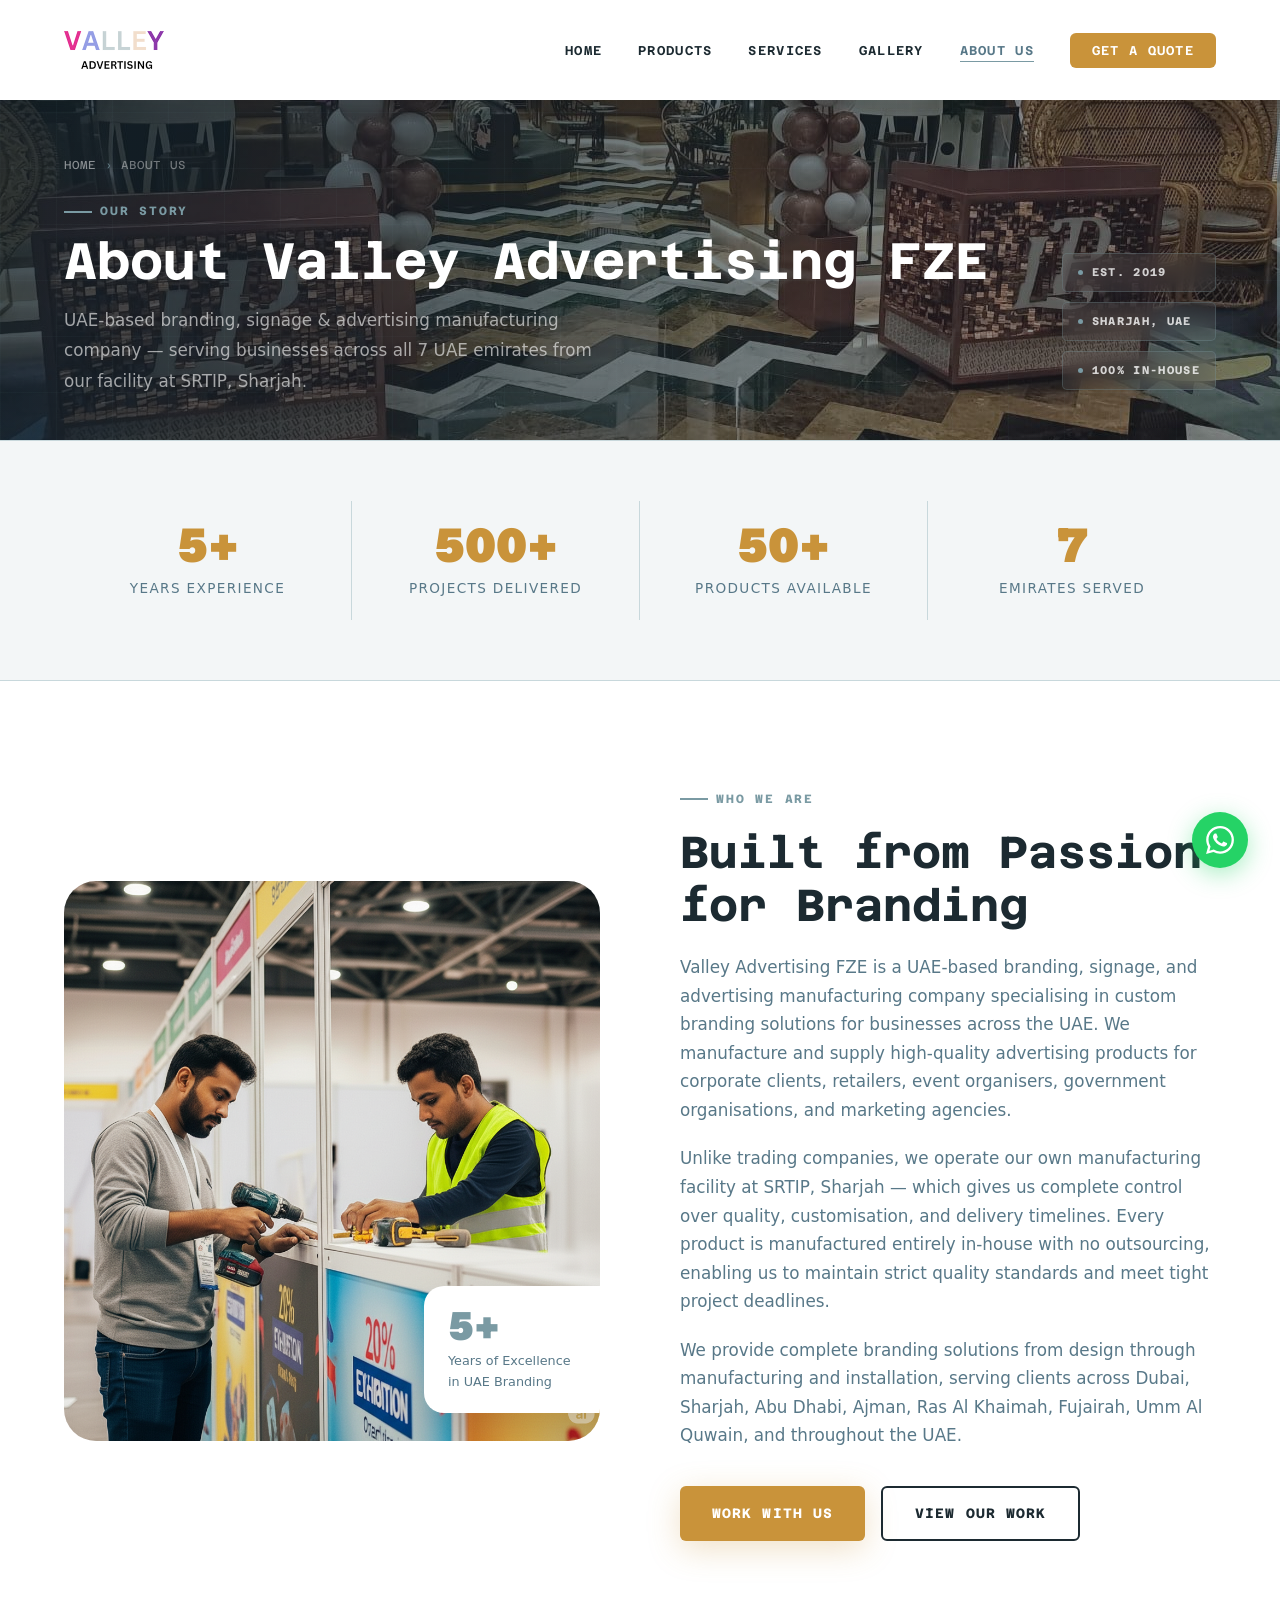
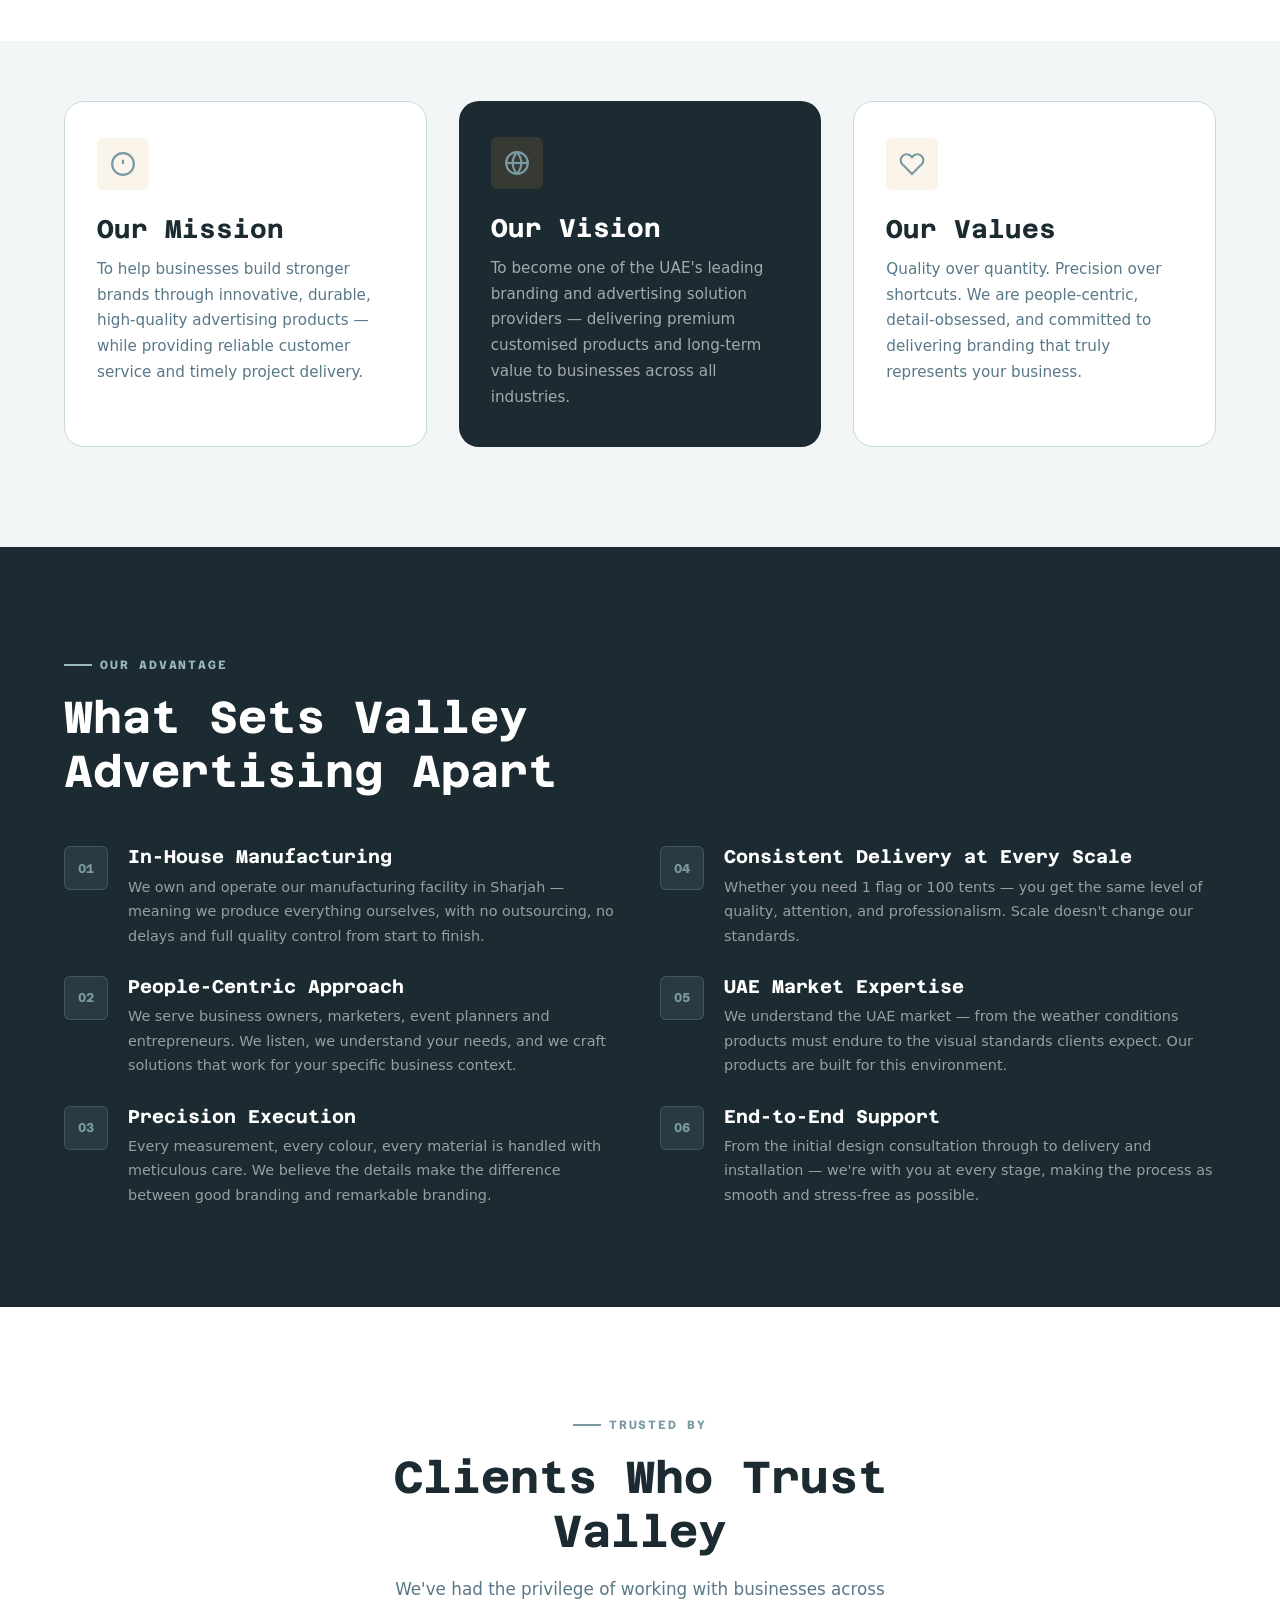
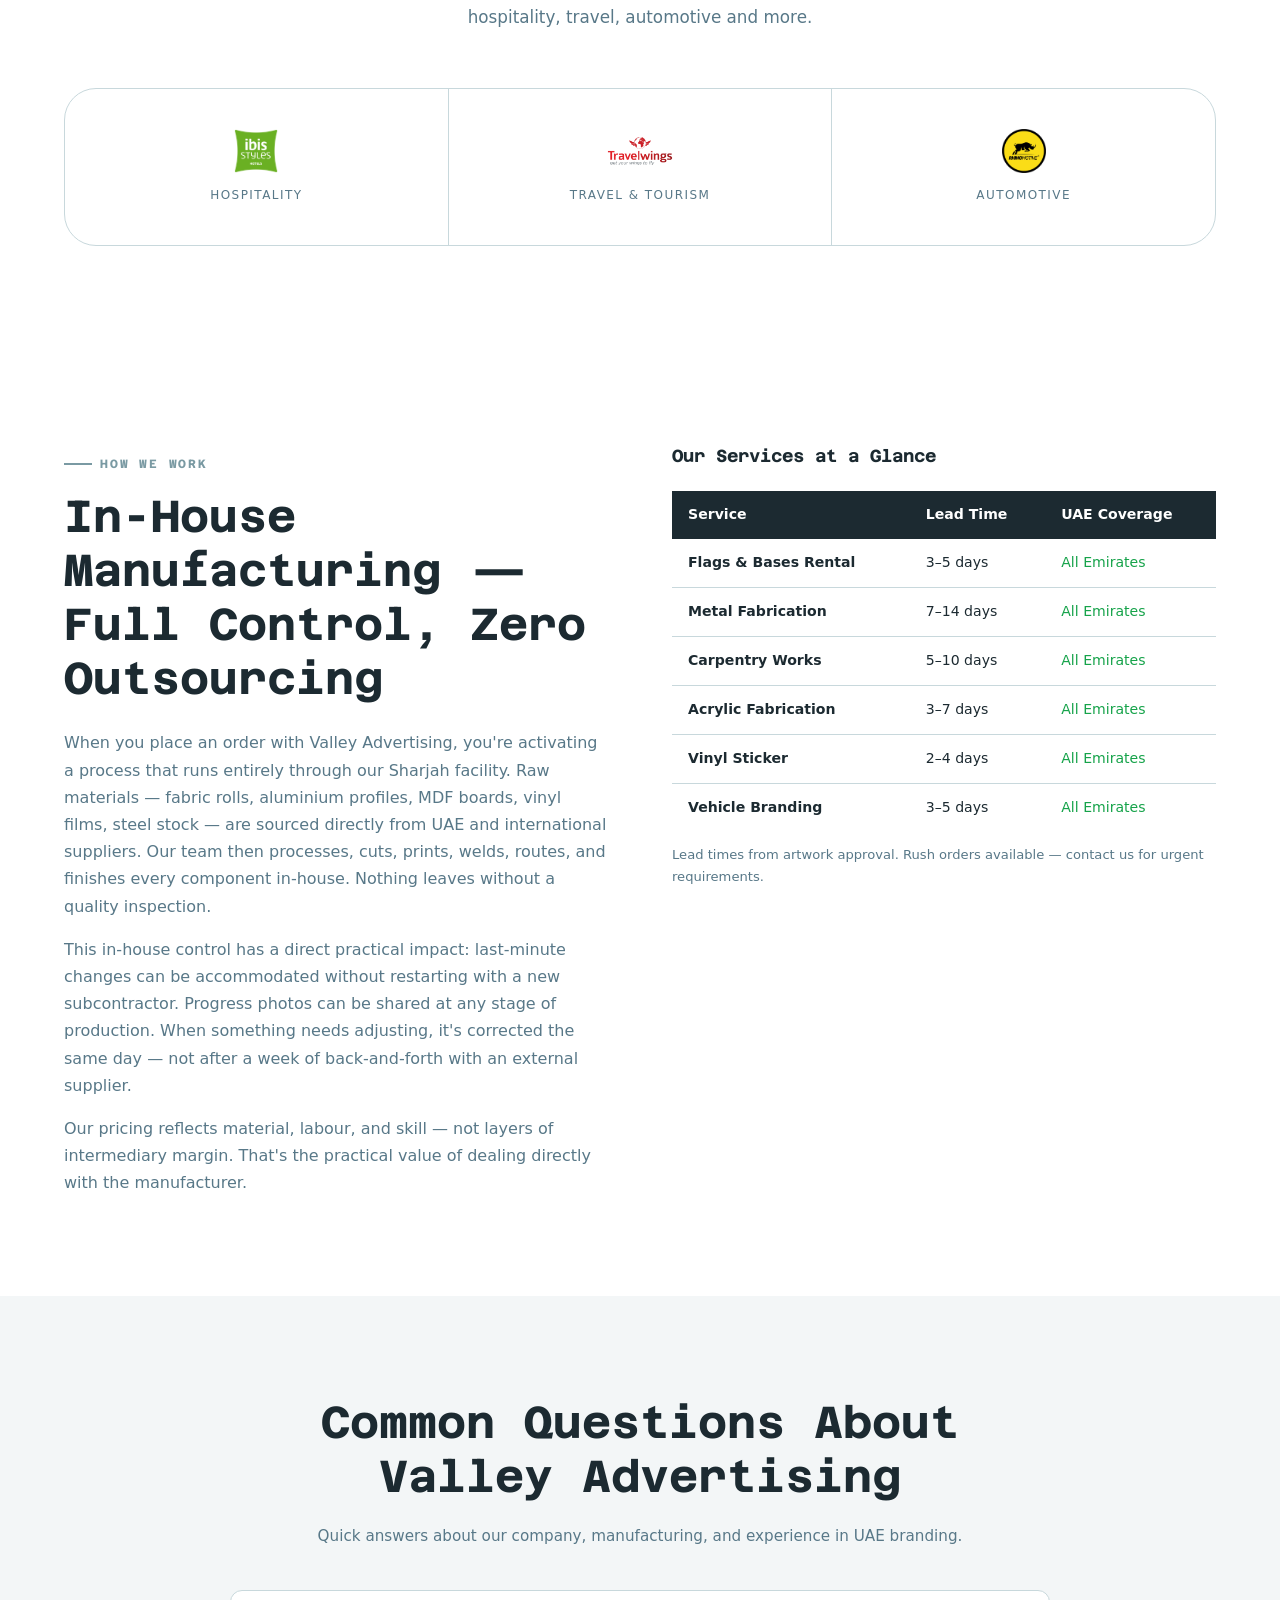
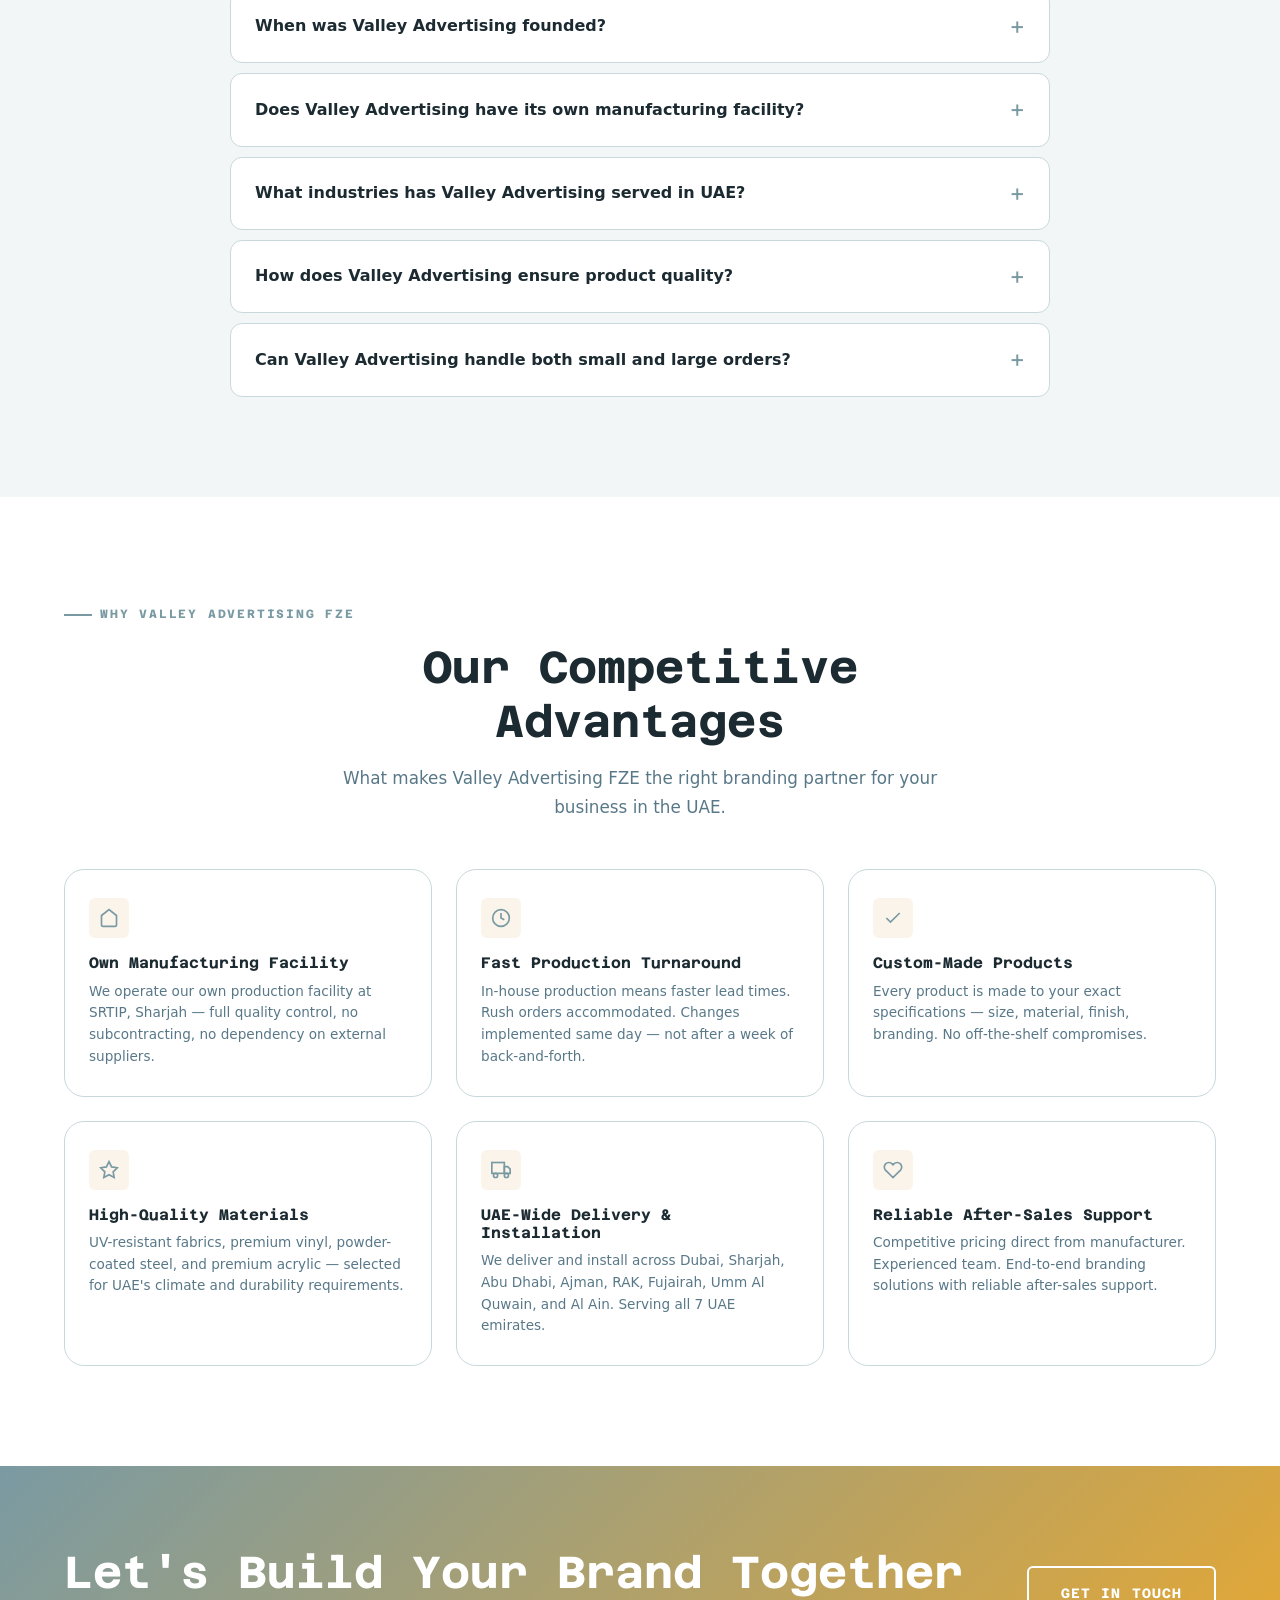
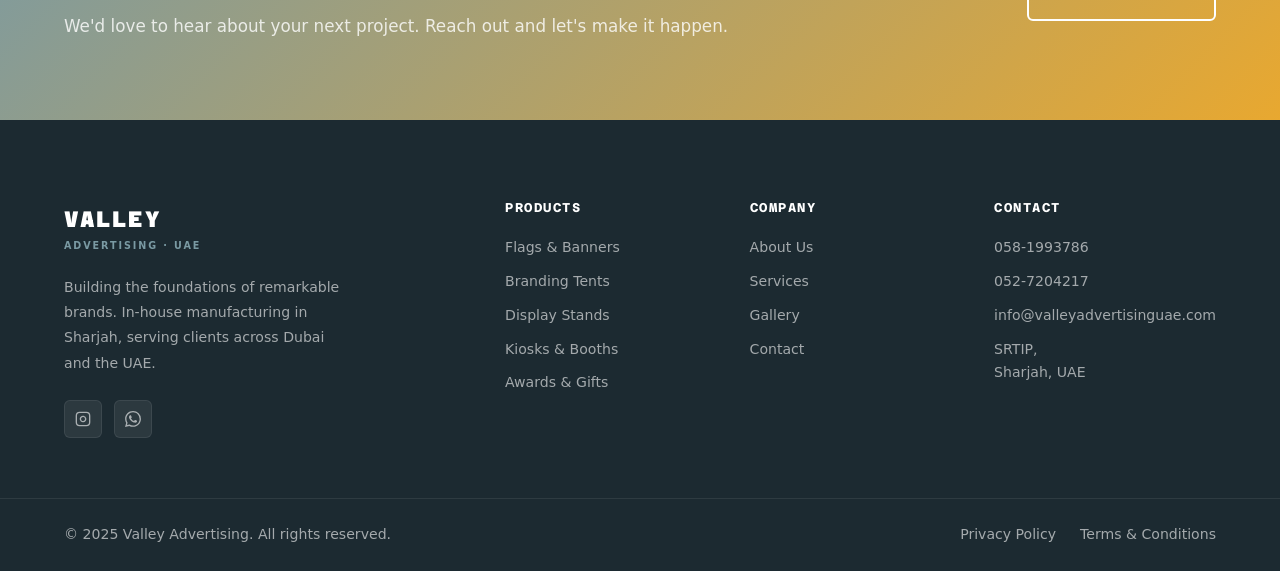
==== about.html @ 92b8bf41 "Update website content from client PDF (Valley Advertising FZE) - Company name updated to Valley Adv" ====
﻿<!DOCTYPE html>
<html lang="en">
<head>
  <meta charset="UTF-8">
  <meta name="viewport" content="width=device-width, initial-scale=1.0">
  <title>About Valley Advertising FZE | Branding Manufacturer in Sharjah UAE</title>
  <meta name="description" content="Valley Advertising FZE — UAE-based custom branding manufacturer at SRTIP, Sharjah. 500+ projects, in-house production. Flags, tents, signage, kiosks &amp; more.">
  <meta name="robots" content="index, follow">
  <link rel="canonical" href="https://www.valleyadvertisinguae.com/about.html">
  <meta property="og:type" content="website">
  <meta property="og:url" content="https://www.valleyadvertisinguae.com/about.html">
  <meta property="og:title" content="About Valley Advertising | Branding Company Sharjah UAE Since 2019">
  <meta property="og:description" content="Valley Advertising FZE — custom branding manufacturer at SRTIP, Sharjah UAE. Flags, tents, signage, kiosks, vehicle branding &amp; more. Serving all UAE emirates.">
  <meta property="og:image" content="https://www.valleyadvertisinguae.com/assets/images/about/installation.png">
  <meta property="og:site_name" content="Valley Advertising UAE">
  <meta name="twitter:card" content="summary_large_image">
  <meta name="twitter:title" content="About Valley Advertising | Branding Company Sharjah UAE">
  <meta name="twitter:description" content="Founded 2019 in Sharjah. In-house manufacturing, 500+ projects across UAE. Custom flags, tents, signage & more.">
  <meta name="twitter:image" content="https://www.valleyadvertisinguae.com/assets/images/about/installation.png">
  <script type="application/ld+json">
  {
    "@context": "https://schema.org",
    "@graph": [
      {
        "@type": ["LocalBusiness", "Organization"],
        "@id": "https://www.valleyadvertisinguae.com/#org",
        "name": "Valley Advertising FZE",
        "url": "https://www.valleyadvertisinguae.com",
        "logo": {"@type": "ImageObject", "url": "https://www.valleyadvertisinguae.com/assets/images/logo/logo.webp"},
        "description": "Valley Advertising FZE is a UAE-based branding, signage, and advertising manufacturing company at SRTIP, Sharjah. Custom flags, tents, signage, kiosks, display stands, vehicle branding and more. Serving all 7 UAE emirates.",
        "telephone": "+971581993786",
        "email": "info@valleyadvertisinguae.com",
        "address": {"@type": "PostalAddress", "streetAddress": "SRTIP", "addressLocality": "Sharjah", "addressCountry": "AE"},
        "geo": {"@type": "GeoCoordinates", "latitude": 25.3463, "longitude": 55.4209},
        "foundingDate": "2019",
        "numberOfEmployees": {"@type": "QuantitativeValue", "value": 10},
        "sameAs": ["https://www.instagram.com/valleyadvertising"]
      },
      {
        "@type": "AboutPage",
        "@id": "https://www.valleyadvertisinguae.com/about.html",
        "url": "https://www.valleyadvertisinguae.com/about.html",
        "name": "About Valley Advertising",
        "description": "Learn about Valley Advertising FZE — UAE-based custom branding manufacturer at SRTIP, Sharjah. 500+ projects delivered, serving corporate clients, retailers, event organisers, and government organisations across all UAE emirates.",
        "isPartOf": {"@id": "https://www.valleyadvertisinguae.com/#website"},
        "dateModified": "2026-07-13",
        "breadcrumb": {
          "@type": "BreadcrumbList",
          "itemListElement": [
            {"@type": "ListItem", "position": 1, "name": "Home", "item": "https://www.valleyadvertisinguae.com/"},
            {"@type": "ListItem", "position": 2, "name": "About Us", "item": "https://www.valleyadvertisinguae.com/about.html"}
          ]
        }
      },
      {
        "@type": "FAQPage",
        "mainEntity": [
          {"@type": "Question", "name": "When was Valley Advertising founded?", "acceptedAnswer": {"@type": "Answer", "text": "Valley Advertising was founded in 2019 in Sharjah, UAE. We have completed 500+ projects over more than 5 years of operation, growing from a solo-founder enterprise to a team serving clients across the UAE."}},
          {"@type": "Question", "name": "Does Valley Advertising have its own manufacturing facility?", "acceptedAnswer": {"@type": "Answer", "text": "Yes. Our manufacturing facility is located in SRTIP, Sharjah, UAE. All products — flags, tents, kiosks, signage, acrylic pieces, and fabricated structures — are produced entirely in-house, giving us direct quality control at every stage."}},
          {"@type": "Question", "name": "What industries has Valley Advertising served in UAE?", "acceptedAnswer": {"@type": "Answer", "text": "We have delivered branding projects for retail chains, hospitality groups, real estate developers, government campaigns, healthcare facilities, universities, events companies, and corporate clients across Dubai, Sharjah, and the wider UAE."}},
          {"@type": "Question", "name": "How does Valley Advertising ensure product quality?", "acceptedAnswer": {"@type": "Answer", "text": "Because we operate our own in-house manufacturing facility at SRTIP, Sharjah, we maintain quality control at every stage — from material sourcing through production, finishing, and pre-delivery inspection. No outsourcing, no third-party delays."}}
        ]
      }
    ]
  }
  </script>
  <link rel="stylesheet" href="assets/css/style.css">
</head>
<body>

<nav class="navbar scrolled" id="navbar">
  <div class="container">
    <a href="index.html" class="nav-logo" aria-label="Valley Advertising">
      <img src="assets/images/logo/logo.webp" alt="Valley Advertising" class="nav-logo-img">
    </a>
    <ul class="nav-links">
      <li><a href="index.html">Home</a></li>
      <li><a href="products.html">Products</a></li>
      <li><a href="services.html">Services</a></li>
      <li><a href="gallery.html">Gallery</a></li>
      <li><a href="about.html" class="active">About Us</a></li>
      <li><a href="contact.html" class="nav-cta">Get a Quote</a></li>
    </ul>
    <button class="nav-toggle" id="navToggle" aria-label="Toggle menu" aria-expanded="false">
      <span></span><span></span><span></span>
    </button>
  </div>
</nav>
<nav class="nav-mobile" id="navMobile">
  <a href="index.html">Home</a>
  <a href="products.html">Products</a>
  <a href="services.html">Services</a>
  <a href="gallery.html">Gallery</a>
  <a href="about.html">About Us</a>
  <a href="contact.html" class="nav-cta">Get a Quote</a>
</nav>

<!-- Page Hero -->
<section class="page-hero" style="background-image:url('assets/images/gallery/hotel-lobby-event-display-stands-uae.jpg'); background-position: center center;">
  <div class="container">
    <div class="page-hero-inner">
      <div class="page-hero-text">
        <div class="breadcrumb">
          <a href="index.html">Home</a>
          <span class="sep">›</span>
          <span>About Us</span>
        </div>
        <div class="section-label">Our Story</div>
        <h1>About Valley Advertising FZE</h1>
        <p>UAE-based branding, signage &amp; advertising manufacturing company — serving businesses across all 7 UAE emirates from our facility at SRTIP, Sharjah.</p>
      </div>
      <div class="page-hero-tags">
        <span class="phero-tag">Est. 2019</span>
        <span class="phero-tag">Sharjah, UAE</span>
        <span class="phero-tag">100% In-House</span>
      </div>
    </div>
  </div>
  <span class="page-hero-accent" aria-hidden="true"></span>
</section>

<!-- Stats -->
<div class="stats-bar">
  <div class="container">
    <div class="stat-box">
      <div class="num" data-count="5" data-suffix="+">5+</div>
      <div class="label">Years Experience</div>
    </div>
    <div class="stat-box">
      <div class="num" data-count="500" data-suffix="+">500+</div>
      <div class="label">Projects Delivered</div>
    </div>
    <div class="stat-box">
      <div class="num" data-count="50" data-suffix="+">50+</div>
      <div class="label">Products Available</div>
    </div>
    <div class="stat-box">
      <div class="num" data-count="7">7</div>
      <div class="label">Emirates Served</div>
    </div>
  </div>
</div>

<!-- Our Story -->
<section class="section">
  <div class="container">
    <div class="grid-2" style="gap:80px">
      <div class="about-img-wrap reveal">
        <img
          src="assets/images/about/installation.png"
          alt="Valley Advertising team installing branded banners at a client site in UAE"
          style="width:100%;height:100%;object-fit:cover"
        >
        <div class="about-badge-card">
          <div class="badge-num">5+</div>
          <div class="badge-label">Years of Excellence<br>in UAE Branding</div>
        </div>
      </div>
      <div>
        <div class="section-label">Who We Are</div>
        <h2 class="section-title">Built from Passion for Branding</h2>
        <p style="color:var(--c-text-muted); font-size:1.05rem; margin-bottom:20px">Valley Advertising FZE is a UAE-based branding, signage, and advertising manufacturing company specialising in custom branding solutions for businesses across the UAE. We manufacture and supply high-quality advertising products for corporate clients, retailers, event organisers, government organisations, and marketing agencies.</p>
        <p style="color:var(--c-text-muted); font-size:1.05rem; margin-bottom:20px">Unlike trading companies, we operate our own manufacturing facility at SRTIP, Sharjah — which gives us complete control over quality, customisation, and delivery timelines. Every product is manufactured entirely in-house with no outsourcing, enabling us to maintain strict quality standards and meet tight project deadlines.</p>
        <p style="color:var(--c-text-muted); font-size:1.05rem; margin-bottom:36px">We provide complete branding solutions from design through manufacturing and installation, serving clients across Dubai, Sharjah, Abu Dhabi, Ajman, Ras Al Khaimah, Fujairah, Umm Al Quwain, and throughout the UAE.</p>
        <div style="display:flex; gap:16px; flex-wrap:wrap">
          <a href="contact.html" class="btn btn-primary">Work With Us</a>
          <a href="gallery.html" class="btn btn-outline-dark">View Our Work</a>
        </div>
      </div>
    </div>
  </div>
</section>

<!-- Mission & Vision -->
<section class="section" style="background:var(--c-light); padding-top:60px">
  <div class="container">
    <div class="grid-3">
      <div class="reveal" style="padding:36px 32px; background:var(--c-white); border-radius:var(--r-lg); border:1px solid var(--c-border)">
        <div style="width:52px;height:52px;background:rgba(201,147,58,.1);border-radius:var(--r-sm);display:flex;align-items:center;justify-content:center;margin-bottom:24px">
          <svg width="26" height="26" viewBox="0 0 24 24" fill="none" stroke="var(--c-gold)" stroke-width="2"><circle cx="12" cy="12" r="10"/><line x1="12" y1="8" x2="12" y2="12"/><line x1="12" y1="16" x2="12.01" y2="16"/></svg>
        </div>
        <h3 style="margin-bottom:12px">Our Mission</h3>
        <p style="color:var(--c-text-muted); font-size:.95rem">To help businesses build stronger brands through innovative, durable, high-quality advertising products — while providing reliable customer service and timely project delivery.</p>
      </div>
      <div class="reveal reveal-delay-1" style="padding:36px 32px; background:var(--c-dark); border-radius:var(--r-lg)">
        <div style="width:52px;height:52px;background:rgba(201,147,58,.15);border-radius:var(--r-sm);display:flex;align-items:center;justify-content:center;margin-bottom:24px">
          <svg width="26" height="26" viewBox="0 0 24 24" fill="none" stroke="var(--c-gold)" stroke-width="2"><circle cx="12" cy="12" r="10"/><line x1="2" y1="12" x2="22" y2="12"/><path d="M12 2a15.3 15.3 0 0 1 4 10 15.3 15.3 0 0 1-4 10 15.3 15.3 0 0 1-4-10 15.3 15.3 0 0 1 4-10z"/></svg>
        </div>
        <h3 style="margin-bottom:12px; color:var(--c-white)">Our Vision</h3>
        <p style="color:rgba(255,255,255,.6); font-size:.95rem">To become one of the UAE's leading branding and advertising solution providers — delivering premium customised products and long-term value to businesses across all industries.</p>
      </div>
      <div class="reveal reveal-delay-2" style="padding:36px 32px; background:var(--c-white); border-radius:var(--r-lg); border:1px solid var(--c-border)">
        <div style="width:52px;height:52px;background:rgba(201,147,58,.1);border-radius:var(--r-sm);display:flex;align-items:center;justify-content:center;margin-bottom:24px">
          <svg width="26" height="26" viewBox="0 0 24 24" fill="none" stroke="var(--c-gold)" stroke-width="2"><path d="M20.84 4.61a5.5 5.5 0 0 0-7.78 0L12 5.67l-1.06-1.06a5.5 5.5 0 0 0-7.78 7.78l1.06 1.06L12 21.23l7.78-7.78 1.06-1.06a5.5 5.5 0 0 0 0-7.78z"/></svg>
        </div>
        <h3 style="margin-bottom:12px">Our Values</h3>
        <p style="color:var(--c-text-muted); font-size:.95rem">Quality over quantity. Precision over shortcuts. We are people-centric, detail-obsessed, and committed to delivering branding that truly represents your business.</p>
      </div>
    </div>
  </div>
</section>

<!-- What Sets Us Apart -->
<section class="section section-dark">
  <div class="container">
    <div class="section-label">Our Advantage</div>
    <h2 class="section-title text-white" style="margin-bottom:48px">What Sets Valley Advertising Apart</h2>

    <div class="grid-2">
      <div style="display:flex; flex-direction:column; gap:28px">
        <div class="feature-item reveal">
          <div class="feature-num">01</div>
          <div class="feature-content">
            <h4>In-House Manufacturing</h4>
            <p>We own and operate our manufacturing facility in Sharjah — meaning we produce everything ourselves, with no outsourcing, no delays and full quality control from start to finish.</p>
          </div>
        </div>
        <div class="feature-item reveal reveal-delay-1">
          <div class="feature-num">02</div>
          <div class="feature-content">
            <h4>People-Centric Approach</h4>
            <p>We serve business owners, marketers, event planners and entrepreneurs. We listen, we understand your needs, and we craft solutions that work for your specific business context.</p>
          </div>
        </div>
        <div class="feature-item reveal reveal-delay-2">
          <div class="feature-num">03</div>
          <div class="feature-content">
            <h4>Precision Execution</h4>
            <p>Every measurement, every colour, every material is handled with meticulous care. We believe the details make the difference between good branding and remarkable branding.</p>
          </div>
        </div>
      </div>
      <div style="display:flex; flex-direction:column; gap:28px">
        <div class="feature-item reveal">
          <div class="feature-num">04</div>
          <div class="feature-content">
            <h4>Consistent Delivery at Every Scale</h4>
            <p>Whether you need 1 flag or 100 tents — you get the same level of quality, attention, and professionalism. Scale doesn't change our standards.</p>
          </div>
        </div>
        <div class="feature-item reveal reveal-delay-1">
          <div class="feature-num">05</div>
          <div class="feature-content">
            <h4>UAE Market Expertise</h4>
            <p>We understand the UAE market — from the weather conditions products must endure to the visual standards clients expect. Our products are built for this environment.</p>
          </div>
        </div>
        <div class="feature-item reveal reveal-delay-2">
          <div class="feature-num">06</div>
          <div class="feature-content">
            <h4>End-to-End Support</h4>
            <p>From the initial design consultation through to delivery and installation — we're with you at every stage, making the process as smooth and stress-free as possible.</p>
          </div>
        </div>
      </div>
    </div>
  </div>
</section>

<!-- Clients -->
<section class="section">
  <div class="container" style="text-align:center">
    <div class="section-label" style="justify-content:center">Trusted By</div>
    <h2 class="section-title centered" style="margin-bottom:16px">Clients Who Trust Valley</h2>
    <p class="section-desc centered" style="margin-bottom:56px">We've had the privilege of working with businesses across hospitality, travel, automotive and more.</p>

    <div style="display:flex; gap:0; justify-content:center; flex-wrap:wrap; border:1px solid var(--c-border); border-radius:var(--r-xl); overflow:hidden">
      <div class="reveal" style="flex:1;min-width:200px;padding:40px 32px;border-right:1px solid var(--c-border);text-align:center;display:flex;flex-direction:column;align-items:center;gap:12px">
        <img src="assets/images/clients/ibis-styles.png" alt="Ibis Styles" style="max-height:44px;max-width:130px;object-fit:contain">
        <div style="font-size:.75rem;text-transform:uppercase;letter-spacing:.12em;color:var(--c-text-muted)">Hospitality</div>
      </div>
      <div class="reveal reveal-delay-1" style="flex:1;min-width:200px;padding:40px 32px;border-right:1px solid var(--c-border);text-align:center;display:flex;flex-direction:column;align-items:center;gap:12px">
        <img src="assets/images/clients/travel-wings.jpg" alt="Travel Wings" style="max-height:44px;max-width:130px;object-fit:contain">
        <div style="font-size:.75rem;text-transform:uppercase;letter-spacing:.12em;color:var(--c-text-muted)">Travel & Tourism</div>
      </div>
      <div class="reveal reveal-delay-2" style="flex:1;min-width:200px;padding:40px 32px;text-align:center;display:flex;flex-direction:column;align-items:center;gap:12px">
        <img src="assets/images/clients/rhino-motive.png" alt="Rhino Motive" style="max-height:44px;max-width:130px;object-fit:contain">
        <div style="font-size:.75rem;text-transform:uppercase;letter-spacing:.12em;color:var(--c-text-muted)">Automotive</div>
      </div>
    </div>
  </div>
</section>

<!-- Manufacturing Process -->
<section class="section">
  <div class="container">
    <div class="grid-2" style="gap:64px; align-items:start">
      <div>
        <div class="section-label">How We Work</div>
        <h2 class="section-title" style="margin-bottom:24px">In-House Manufacturing — Full Control, Zero Outsourcing</h2>
        <p style="color:var(--c-text-muted); font-size:1rem; line-height:1.7; margin-bottom:16px">When you place an order with Valley Advertising, you're activating a process that runs entirely through our Sharjah facility. Raw materials — fabric rolls, aluminium profiles, MDF boards, vinyl films, steel stock — are sourced directly from UAE and international suppliers. Our team then processes, cuts, prints, welds, routes, and finishes every component in-house. Nothing leaves without a quality inspection.</p>
        <p style="color:var(--c-text-muted); font-size:1rem; line-height:1.7; margin-bottom:16px">This in-house control has a direct practical impact: last-minute changes can be accommodated without restarting with a new subcontractor. Progress photos can be shared at any stage of production. When something needs adjusting, it's corrected the same day — not after a week of back-and-forth with an external supplier.</p>
        <p style="color:var(--c-text-muted); font-size:1rem; line-height:1.7">Our pricing reflects material, labour, and skill — not layers of intermediary margin. That's the practical value of dealing directly with the manufacturer.</p>
      </div>
      <div>
        <h3 style="margin-bottom:24px; font-size:1.1rem">Our Services at a Glance</h3>
        <table style="width:100%; border-collapse:collapse; font-size:.88rem">
          <thead>
            <tr style="background:var(--c-dark); color:var(--c-white)">
              <th style="padding:12px 16px; text-align:left">Service</th>
              <th style="padding:12px 16px; text-align:left">Lead Time</th>
              <th style="padding:12px 16px; text-align:left">UAE Coverage</th>
            </tr>
          </thead>
          <tbody>
            <tr style="background:var(--c-white); border-bottom:1px solid var(--c-border)">
              <td style="padding:12px 16px; font-weight:600">Flags &amp; Bases Rental</td>
              <td style="padding:12px 16px;">3–5 days</td>
              <td style="padding:12px 16px; color:#16a34a">All Emirates</td>
            </tr>
            <tr style="border-bottom:1px solid var(--c-border)">
              <td style="padding:12px 16px; font-weight:600">Metal Fabrication</td>
              <td style="padding:12px 16px;">7–14 days</td>
              <td style="padding:12px 16px; color:#16a34a">All Emirates</td>
            </tr>
            <tr style="background:var(--c-white); border-bottom:1px solid var(--c-border)">
              <td style="padding:12px 16px; font-weight:600">Carpentry Works</td>
              <td style="padding:12px 16px;">5–10 days</td>
              <td style="padding:12px 16px; color:#16a34a">All Emirates</td>
            </tr>
            <tr style="border-bottom:1px solid var(--c-border)">
              <td style="padding:12px 16px; font-weight:600">Acrylic Fabrication</td>
              <td style="padding:12px 16px;">3–7 days</td>
              <td style="padding:12px 16px; color:#16a34a">All Emirates</td>
            </tr>
            <tr style="background:var(--c-white); border-bottom:1px solid var(--c-border)">
              <td style="padding:12px 16px; font-weight:600">Vinyl Sticker</td>
              <td style="padding:12px 16px;">2–4 days</td>
              <td style="padding:12px 16px; color:#16a34a">All Emirates</td>
            </tr>
            <tr>
              <td style="padding:12px 16px; font-weight:600">Vehicle Branding</td>
              <td style="padding:12px 16px;">3–5 days</td>
              <td style="padding:12px 16px; color:#16a34a">All Emirates</td>
            </tr>
          </tbody>
        </table>
        <p style="font-size:.82rem; color:var(--c-text-muted); margin-top:12px">Lead times from artwork approval. Rush orders available — contact us for urgent requirements.</p>
      </div>
    </div>
  </div>
</section>

<!-- About FAQ -->
<section class="section" style="background:var(--c-light)">
  <div class="container">
    <h2 class="section-title centered faq-section-title">Common Questions About Valley Advertising</h2>
    <p class="faq-section-sub">Quick answers about our company, manufacturing, and experience in UAE branding.</p>
    <div class="faq-list">
      <details class="faq-item">
        <summary>When was Valley Advertising founded?</summary>
        <div class="faq-a"><p>Valley Advertising was founded in 2019 in Sharjah, UAE. We have completed 500+ projects over more than 5 years of operation, growing from a solo-founder enterprise to a team serving clients across the UAE.</p></div>
      </details>
      <details class="faq-item">
        <summary>Does Valley Advertising have its own manufacturing facility?</summary>
        <div class="faq-a"><p>Yes. Our manufacturing facility is located in SRTIP, Sharjah, UAE. All products — flags, tents, kiosks, signage, acrylic pieces, and fabricated structures — are produced entirely in-house, giving us direct quality control from raw material to finished product with no outsourcing.</p></div>
      </details>
      <details class="faq-item">
        <summary>What industries has Valley Advertising served in UAE?</summary>
        <div class="faq-a"><p>We have delivered branding projects for retail chains, hospitality groups, real estate developers, government campaigns, healthcare facilities, universities, events companies, and corporate clients across Dubai, Sharjah, and the wider UAE. Our experience spans outdoor advertising, exhibition branding, retail environments, and corporate gifting.</p></div>
      </details>
      <details class="faq-item">
        <summary>How does Valley Advertising ensure product quality?</summary>
        <div class="faq-a"><p>Because we operate our own in-house manufacturing facility at SRTIP, Sharjah, we maintain quality control at every stage — from material sourcing through production, finishing, and pre-delivery inspection. Nothing leaves our facility without passing quality review. No outsourcing, no third-party delays, no quality ambiguity.</p></div>
      </details>
      <details class="faq-item">
        <summary>Can Valley Advertising handle both small and large orders?</summary>
        <div class="faq-a"><p>Yes. We work with orders of any scale — from a single custom trophy to a nationwide outdoor campaign requiring 200+ flags. Our in-house manufacturing capacity allows us to handle both without compromising on quality, lead time, or attention to detail. The same professionalism applies to every order.</p></div>
      </details>
    </div>
  </div>
</section>

<!-- Competitive Advantages -->
<section class="section">
  <div class="container">
    <div class="section-label" style="justify-content:center">Why Valley Advertising FZE</div>
    <h2 class="section-title centered" style="margin-bottom:16px">Our Competitive Advantages</h2>
    <p class="section-desc centered" style="margin-bottom:48px; max-width:660px">What makes Valley Advertising FZE the right branding partner for your business in the UAE.</p>
    <div class="grid-3" style="gap:24px">
      <div class="reveal" style="padding:28px 24px; background:var(--c-white); border:1px solid var(--c-border); border-radius:var(--r-lg)">
        <div style="width:40px;height:40px;background:rgba(201,147,58,.1);border-radius:var(--r-sm);display:flex;align-items:center;justify-content:center;margin-bottom:16px">
          <svg width="20" height="20" viewBox="0 0 24 24" fill="none" stroke="var(--c-gold)" stroke-width="2"><path d="M3 9l9-7 9 7v11a2 2 0 0 1-2 2H5a2 2 0 0 1-2-2z"/></svg>
        </div>
        <h4 style="margin-bottom:8px; font-size:.95rem">Own Manufacturing Facility</h4>
        <p style="color:var(--c-text-muted); font-size:.85rem; line-height:1.6">We operate our own production facility at SRTIP, Sharjah — full quality control, no subcontracting, no dependency on external suppliers.</p>
      </div>
      <div class="reveal reveal-delay-1" style="padding:28px 24px; background:var(--c-white); border:1px solid var(--c-border); border-radius:var(--r-lg)">
        <div style="width:40px;height:40px;background:rgba(201,147,58,.1);border-radius:var(--r-sm);display:flex;align-items:center;justify-content:center;margin-bottom:16px">
          <svg width="20" height="20" viewBox="0 0 24 24" fill="none" stroke="var(--c-gold)" stroke-width="2"><circle cx="12" cy="12" r="10"/><polyline points="12 6 12 12 16 14"/></svg>
        </div>
        <h4 style="margin-bottom:8px; font-size:.95rem">Fast Production Turnaround</h4>
        <p style="color:var(--c-text-muted); font-size:.85rem; line-height:1.6">In-house production means faster lead times. Rush orders accommodated. Changes implemented same day — not after a week of back-and-forth.</p>
      </div>
      <div class="reveal reveal-delay-2" style="padding:28px 24px; background:var(--c-white); border:1px solid var(--c-border); border-radius:var(--r-lg)">
        <div style="width:40px;height:40px;background:rgba(201,147,58,.1);border-radius:var(--r-sm);display:flex;align-items:center;justify-content:center;margin-bottom:16px">
          <svg width="20" height="20" viewBox="0 0 24 24" fill="none" stroke="var(--c-gold)" stroke-width="2"><polyline points="20 6 9 17 4 12"/></svg>
        </div>
        <h4 style="margin-bottom:8px; font-size:.95rem">Custom-Made Products</h4>
        <p style="color:var(--c-text-muted); font-size:.85rem; line-height:1.6">Every product is made to your exact specifications — size, material, finish, branding. No off-the-shelf compromises.</p>
      </div>
      <div class="reveal" style="padding:28px 24px; background:var(--c-white); border:1px solid var(--c-border); border-radius:var(--r-lg)">
        <div style="width:40px;height:40px;background:rgba(201,147,58,.1);border-radius:var(--r-sm);display:flex;align-items:center;justify-content:center;margin-bottom:16px">
          <svg width="20" height="20" viewBox="0 0 24 24" fill="none" stroke="var(--c-gold)" stroke-width="2"><path d="M12 2l3.09 6.26L22 9.27l-5 4.87 1.18 6.88L12 17.77l-6.18 3.25L7 14.14 2 9.27l6.91-1.01L12 2z"/></svg>
        </div>
        <h4 style="margin-bottom:8px; font-size:.95rem">High-Quality Materials</h4>
        <p style="color:var(--c-text-muted); font-size:.85rem; line-height:1.6">UV-resistant fabrics, premium vinyl, powder-coated steel, and premium acrylic — selected for UAE's climate and durability requirements.</p>
      </div>
      <div class="reveal reveal-delay-1" style="padding:28px 24px; background:var(--c-white); border:1px solid var(--c-border); border-radius:var(--r-lg)">
        <div style="width:40px;height:40px;background:rgba(201,147,58,.1);border-radius:var(--r-sm);display:flex;align-items:center;justify-content:center;margin-bottom:16px">
          <svg width="20" height="20" viewBox="0 0 24 24" fill="none" stroke="var(--c-gold)" stroke-width="2"><rect x="1" y="3" width="15" height="13"/><polygon points="16 8 20 8 23 11 23 16 16 16 16 8"/><circle cx="5.5" cy="18.5" r="2.5"/><circle cx="18.5" cy="18.5" r="2.5"/></svg>
        </div>
        <h4 style="margin-bottom:8px; font-size:.95rem">UAE-Wide Delivery &amp; Installation</h4>
        <p style="color:var(--c-text-muted); font-size:.85rem; line-height:1.6">We deliver and install across Dubai, Sharjah, Abu Dhabi, Ajman, RAK, Fujairah, Umm Al Quwain, and Al Ain. Serving all 7 UAE emirates.</p>
      </div>
      <div class="reveal reveal-delay-2" style="padding:28px 24px; background:var(--c-white); border:1px solid var(--c-border); border-radius:var(--r-lg)">
        <div style="width:40px;height:40px;background:rgba(201,147,58,.1);border-radius:var(--r-sm);display:flex;align-items:center;justify-content:center;margin-bottom:16px">
          <svg width="20" height="20" viewBox="0 0 24 24" fill="none" stroke="var(--c-gold)" stroke-width="2"><path d="M20.84 4.61a5.5 5.5 0 0 0-7.78 0L12 5.67l-1.06-1.06a5.5 5.5 0 0 0-7.78 7.78l1.06 1.06L12 21.23l7.78-7.78 1.06-1.06a5.5 5.5 0 0 0 0-7.78z"/></svg>
        </div>
        <h4 style="margin-bottom:8px; font-size:.95rem">Reliable After-Sales Support</h4>
        <p style="color:var(--c-text-muted); font-size:.85rem; line-height:1.6">Competitive pricing direct from manufacturer. Experienced team. End-to-end branding solutions with reliable after-sales support.</p>
      </div>
    </div>
  </div>
</section>

<!-- CTA -->
<div class="cta-band">
  <div class="container">
    <div>
      <h2>Let's Build Your Brand Together</h2>
      <p>We'd love to hear about your next project. Reach out and let's make it happen.</p>
    </div>
    <a href="contact.html" class="btn btn-outline">Get in Touch</a>
  </div>
</div>

<!-- Footer -->
<footer class="footer">
  <div class="footer-top">
    <div class="container">
      <div class="footer-grid">
        <div class="footer-brand">
          <span class="logo-name">VALLEY</span>
          <span class="logo-tag">Advertising · UAE</span>
          <p>Building the foundations of remarkable brands. In-house manufacturing in Sharjah, serving clients across Dubai and the UAE.</p>
          <div class="footer-social">
            <a href="https://www.instagram.com/valleyadvertising" class="social-link" target="_blank" rel="noopener" aria-label="Instagram">
              <svg viewBox="0 0 24 24" fill="none" stroke="currentColor" stroke-width="2"><rect x="2" y="2" width="20" height="20" rx="5"/><path d="M16 11.37A4 4 0 1 1 12.63 8 4 4 0 0 1 16 11.37z"/><line x1="17.5" y1="6.5" x2="17.51" y2="6.5"/></svg>
            </a>
            <a href="https://wa.me/971581993786" class="social-link" target="_blank" rel="noopener" aria-label="WhatsApp">
              <svg viewBox="0 0 24 24" fill="currentColor"><path d="M17.472 14.382c-.297-.149-1.758-.867-2.03-.967-.273-.099-.471-.148-.67.15-.197.297-.767.966-.94 1.164-.173.199-.347.223-.644.075-.297-.15-1.255-.463-2.39-1.475-.883-.788-1.48-1.761-1.653-2.059-.173-.297-.018-.458.13-.606.134-.133.298-.347.446-.52.149-.174.198-.298.298-.497.099-.198.05-.371-.025-.52-.075-.149-.669-1.612-.916-2.207-.242-.579-.487-.5-.669-.51-.173-.008-.371-.01-.57-.01-.198 0-.52.074-.792.372-.272.297-1.04 1.016-1.04 2.479 0 1.462 1.065 2.875 1.213 3.074.149.198 2.096 3.2 5.077 4.487.709.306 1.262.489 1.694.625.712.227 1.36.195 1.871.118.571-.085 1.758-.719 2.006-1.413.248-.694.248-1.289.173-1.413-.074-.124-.272-.198-.57-.347m-5.421 7.403h-.004a9.87 9.87 0 0 1-5.031-1.378l-.361-.214-3.741.982.998-3.648-.235-.374a9.86 9.86 0 0 1-1.51-5.26c.001-5.45 4.436-9.884 9.888-9.884 2.64 0 5.122 1.03 6.988 2.898a9.825 9.825 0 0 1 2.893 6.994c-.003 5.45-4.437 9.884-9.885 9.884m8.413-18.297A11.815 11.815 0 0 0 12.05 0C5.495 0 .16 5.335.157 11.892c0 2.096.547 4.142 1.588 5.945L.057 24l6.305-1.654a11.882 11.882 0 0 0 5.683 1.448h.005c6.554 0 11.89-5.335 11.893-11.893a11.821 11.821 0 0 0-3.48-8.413z"/></svg>
            </a>
          </div>
        </div>
        <div class="footer-col">
          <h5>Products</h5>
          <ul>
            <li><a href="products.html#flags">Flags & Banners</a></li>
            <li><a href="products.html#tents">Branding Tents</a></li>
            <li><a href="products.html#stands">Display Stands</a></li>
            <li><a href="products.html#kiosks">Kiosks & Booths</a></li>
            <li><a href="products.html#awards">Awards & Gifts</a></li>
          </ul>
        </div>
        <div class="footer-col">
          <h5>Company</h5>
          <ul>
            <li><a href="about.html">About Us</a></li>
            <li><a href="services.html">Services</a></li>
            <li><a href="gallery.html">Gallery</a></li>
            <li><a href="contact.html">Contact</a></li>
          </ul>
        </div>
        <div class="footer-col">
          <h5>Contact</h5>
          <ul>
            <li><a href="tel:+971581993786">058-1993786</a></li>
            <li><a href="tel:+971527204217">052-7204217</a></li>
            <li><a href="mailto:info@valleyadvertisinguae.com">info@valleyadvertisinguae.com</a></li>
            <li style="color:rgba(255,255,255,.6); margin-top:8px">SRTIP,<br>Sharjah, UAE</li>
          </ul>
        </div>
      </div>
    </div>
  </div>
  <div class="container">
    <div class="footer-bottom">
      <span>&copy; 2025 Valley Advertising. All rights reserved.</span>
      <div style="display:flex; gap:24px"><a href="privacy.html">Privacy Policy</a><a href="terms.html">Terms &amp; Conditions</a></div>
    </div>
  </div>
</footer>

<a href="https://wa.me/971581993786" class="whatsapp-float" target="_blank" rel="noopener" aria-label="WhatsApp">
  <svg viewBox="0 0 24 24"><path d="M17.472 14.382c-.297-.149-1.758-.867-2.03-.967-.273-.099-.471-.148-.67.15-.197.297-.767.966-.94 1.164-.173.199-.347.223-.644.075-.297-.15-1.255-.463-2.39-1.475-.883-.788-1.48-1.761-1.653-2.059-.173-.297-.018-.458.13-.606.134-.133.298-.347.446-.52.149-.174.198-.298.298-.497.099-.198.05-.371-.025-.52-.075-.149-.669-1.612-.916-2.207-.242-.579-.487-.5-.669-.51-.173-.008-.371-.01-.57-.01-.198 0-.52.074-.792.372-.272.297-1.04 1.016-1.04 2.479 0 1.462 1.065 2.875 1.213 3.074.149.198 2.096 3.2 5.077 4.487.709.306 1.262.489 1.694.625.712.227 1.36.195 1.871.118.571-.085 1.758-.719 2.006-1.413.248-.694.248-1.289.173-1.413-.074-.124-.272-.198-.57-.347m-5.421 7.403h-.004a9.87 9.87 0 0 1-5.031-1.378l-.361-.214-3.741.982.998-3.648-.235-.374a9.86 9.86 0 0 1-1.51-5.26c.001-5.45 4.436-9.884 9.888-9.884 2.64 0 5.122 1.03 6.988 2.898a9.825 9.825 0 0 1 2.893 6.994c-.003 5.45-4.437 9.884-9.885 9.884m8.413-18.297A11.815 11.815 0 0 0 12.05 0C5.495 0 .16 5.335.157 11.892c0 2.096.547 4.142 1.588 5.945L.057 24l6.305-1.654a11.882 11.882 0 0 0 5.683 1.448h.005c6.554 0 11.89-5.335 11.893-11.893a11.821 11.821 0 0 0-3.48-8.413z"/></svg>
</a>
<script src="assets/js/main.js"></script>
</body>
</html>
---- assets/css/style.css ----
/* ===================================
   VALLEY ADVERTISING - Design System
   =================================== */

/* ── Local Fonts ─────────────────────────── */
@font-face {
  font-family: 'Azeret Mono';
  src: url('../fonts/Azeret_Mono/AzeretMono-VariableFont_wght.ttf') format('truetype');
  font-weight: 100 900;
  font-style: normal;
  font-display: swap;
}
@font-face {
  font-family: 'Azeret Mono';
  src: url('../fonts/Azeret_Mono/AzeretMono-Italic-VariableFont_wght.ttf') format('truetype');
  font-weight: 100 900;
  font-style: italic;
  font-display: swap;
}

/* --- CSS Variables --- */
:root {
  /* Dark backgrounds — cool charcoal derived from logo gray */
  --c-dark:   #1c2a31;
  --c-dark-2: #243540;
  --c-dark-3: #2f3f4a;

  /* Primary accent — logo L+L gray (mid-tone, works on light & dark) */
  --c-gold:       #7a9aa3;
  --c-gold-light: #9ab8c0;
  --c-gold-pale:  #e0eaec;

  /* Brand gray — logo L+L letters */
  --c-gray-brand: #b5c9cc;
  --c-gray-mid:   #7a9aa3;

  /* Neutral palette */
  --c-white:       #ffffff;
  --c-light:       #f3f6f7;
  --c-light-2:     #e5edef;
  --c-text:        #1c2a31;
  --c-text-muted:  #587888;
  --c-border:      #c8d8dc;
  --c-border-dark: rgba(255,255,255,.08);

  /* CTA / button gold — kept from original brand */
  --c-cta:       #c9933a;
  --c-cta-light: #e8b44e;

  --font-head: 'Azeret Mono', 'Montserrat', monospace;
  --font-body: system-ui, -apple-system, 'Segoe UI', 'Helvetica Neue', Arial, sans-serif;

  --shadow-sm:   0 1px 3px rgba(0,0,0,.08), 0 1px 2px rgba(0,0,0,.06);
  --shadow-md:   0 4px 12px rgba(0,0,0,.1), 0 2px 4px rgba(0,0,0,.06);
  --shadow-lg:   0 20px 40px rgba(0,0,0,.15);
  --shadow-gold: 0 8px 32px rgba(201,147,58,.28);

  --r-sm: 6px;
  --r-md: 12px;
  --r-lg: 20px;
  --r-xl: 32px;

  --nav-h: 100px;
  --transition: 0.3s ease;
  --transition-slow: 0.6s cubic-bezier(0.16,1,0.3,1);
}

/* --- Reset & Base --- */
*, *::before, *::after { box-sizing: border-box; margin: 0; padding: 0; }

html { scroll-behavior: smooth; font-size: 16px; }

body {
  font-family: var(--font-body);
  color: var(--c-text);
  background: var(--c-white);
  line-height: 1.7;
  overflow-x: hidden;
}

img { display: block; max-width: 100%; height: auto; }
a { color: inherit; text-decoration: none; }
ul { list-style: none; }
button { cursor: pointer; border: none; background: none; font-family: inherit; }

/* --- Typography --- */
h1, h2, h3, h4, h5, h6 {
  font-family: var(--font-head);
  font-weight: 700;
  line-height: 1.2;
  color: var(--c-dark);
}

h1 { font-size: clamp(2.5rem, 6vw, 4.5rem); }
h2 { font-size: clamp(1.8rem, 4vw, 2.8rem); }
h3 { font-size: clamp(1.2rem, 2.5vw, 1.6rem); }
h4 { font-size: 1.15rem; }

p { margin-bottom: 1rem; }
p:last-child { margin-bottom: 0; }

/* --- Layout Utilities --- */
.container {
  max-width: 1200px;
  margin: 0 auto;
  padding: 0 24px;
}

.section { padding: 100px 0; }
.section-sm { padding: 60px 0; }

.section-label {
  display: inline-flex;
  align-items: center;
  gap: 8px;
  font-family: var(--font-head);
  font-size: 0.75rem;
  font-weight: 700;
  text-transform: uppercase;
  letter-spacing: 0.15em;
  color: var(--c-gold);
  margin-bottom: 16px;
}
.section-label::before {
  content: '';
  display: block;
  width: 28px;
  height: 2px;
  background: var(--c-gold);
}

.section-title {
  margin-bottom: 20px;
  max-width: 640px;
}
.section-title.centered { text-align: center; margin: 0 auto 20px; }

.section-desc {
  color: var(--c-text-muted);
  font-size: 1.05rem;
  max-width: 560px;
  margin-bottom: 48px;
}
.section-desc.centered { text-align: center; margin: 0 auto 48px; }

.grid-2 { display: grid; grid-template-columns: repeat(2, 1fr); gap: 40px; align-items: center; }
.grid-3 { display: grid; grid-template-columns: repeat(3, 1fr); gap: 32px; }
.grid-4 { display: grid; grid-template-columns: repeat(4, 1fr); gap: 24px; }

/* --- Buttons --- */
.btn {
  display: inline-flex;
  align-items: center;
  gap: 8px;
  font-family: var(--font-head);
  font-size: 0.85rem;
  font-weight: 700;
  text-transform: uppercase;
  letter-spacing: 0.08em;
  padding: 14px 32px;
  border-radius: var(--r-sm);
  transition: var(--transition);
  white-space: nowrap;
}

.btn-primary {
  background: var(--c-cta);
  color: var(--c-white);
  box-shadow: var(--shadow-gold);
}
.btn-primary:hover {
  background: var(--c-cta-light);
  transform: translateY(-2px);
  box-shadow: 0 12px 40px rgba(201,147,58,.45);
}

.btn-outline {
  border: 2px solid var(--c-white);
  color: var(--c-white);
}
.btn-outline:hover {
  background: var(--c-white);
  color: var(--c-dark);
}

.btn-outline-dark {
  border: 2px solid var(--c-dark);
  color: var(--c-dark);
}
.btn-outline-dark:hover {
  background: var(--c-dark);
  color: var(--c-white);
}

.btn-ghost {
  color: var(--c-gold);
  padding: 14px 0;
  position: relative;
}
.btn-ghost::after {
  content: '';
  position: absolute;
  bottom: 10px;
  left: 0;
  width: 100%;
  height: 1px;
  background: var(--c-gold);
  transform: scaleX(0);
  transform-origin: left;
  transition: var(--transition);
}
.btn-ghost:hover::after { transform: scaleX(1); }

/* --- Logo image --- */
.nav-logo {
  flex-direction: row !important;
  align-items: center;
  gap: 0;
}
.nav-logo-img {
  width: 100px;
  height: 100px;
  object-fit: contain;
  flex-shrink: 0;
  filter: none;
}
.nav-logo-text {
  display: flex;
  flex-direction: column;
  line-height: 1;
}

/* Hero photo background */
.hero-photo-bg {
  position: absolute;
  inset: 0;
  width: 100%;
  height: 100%;
  object-fit: cover;
  opacity: 0.13;
  z-index: 0;
  pointer-events: none;
  mix-blend-mode: luminosity;
}

/* Product image */
.card-img {
  width: 100%;
  height: 220px;
  object-fit: cover;
  display: block;
  transition: transform 0.5s ease;
}
.card:hover .card-img { transform: scale(1.04); }
.card-img-wrap {
  overflow: hidden;
  height: 220px;
}

/* Client logo images */
.client-logo-img {
  max-height: 72px;
  max-width: 200px;
  object-fit: contain;
  filter: none;
  transition: var(--transition);
}
.client-logo-img:hover {
  opacity: 0.75;
}

/* --- Navigation --- */
.navbar {
  position: fixed;
  top: 0; left: 0; right: 0;
  z-index: 1000;
  height: var(--nav-h);
  background: rgba(255,255,255,1);
  backdrop-filter: blur(8px);
  box-shadow: 0 1px 14px rgba(0,0,0,.08);
  transition: var(--transition);
}

.navbar.scrolled {
  background: rgba(255,255,255,1);
  backdrop-filter: blur(12px);
  box-shadow: 0 2px 16px rgba(0,0,0,.1);
}

/* Both pre-scroll and scrolled: dark links on white/light background */
.navbar .nav-links a {
  color: var(--c-dark);
}
.navbar .nav-links a:hover,
.navbar .nav-links a.active {
  color: var(--c-text-muted);
}
.navbar .nav-toggle span {
  background: var(--c-dark);
}

.navbar .container {
  height: 100%;
  display: flex;
  align-items: center;
  justify-content: space-between;
}

.nav-logo {
  display: flex;
  flex-direction: column;
  line-height: 1;
}
.nav-logo .logo-name {
  font-family: var(--font-head);
  font-weight: 900;
  font-size: 1.35rem;
  color: var(--c-white);
  letter-spacing: 0.05em;
}
.nav-logo .logo-tag {
  font-size: 0.6rem;
  letter-spacing: 0.2em;
  color: var(--c-gold);
  text-transform: uppercase;
  font-weight: 600;
}

.nav-links {
  display: flex;
  align-items: center;
  gap: 36px;
}
.nav-links a {
  font-family: var(--font-head);
  font-size: 0.8rem;
  font-weight: 600;
  text-transform: uppercase;
  letter-spacing: 0.1em;
  color: var(--c-dark);
  transition: var(--transition);
  position: relative;
}
.nav-links a::after {
  content: '';
  position: absolute;
  bottom: -4px; left: 0;
  width: 100%;
  height: 1px;
  background: var(--c-gold);
  transform: scaleX(0);
  transform-origin: left;
  transition: var(--transition);
}
.nav-links a:hover, .nav-links a.active { color: var(--c-gold); }
.nav-links a:hover::after, .nav-links a.active::after { transform: scaleX(1); }

.nav-cta {
  background: var(--c-cta);
  color: var(--c-white) !important;
  padding: 10px 22px;
  border-radius: var(--r-sm);
}
.nav-cta::after { display: none !important; }
.nav-cta:hover { background: var(--c-cta-light) !important; }

.nav-toggle {
  display: none;
  flex-direction: column;
  gap: 5px;
  padding: 4px;
}
.nav-toggle span {
  display: block;
  width: 24px;
  height: 2px;
  background: var(--c-white);
  border-radius: 2px;
  transition: var(--transition);
}

/* Mobile nav */
.nav-mobile {
  display: none;
  position: fixed;
  top: var(--nav-h);
  left: 0; right: 0;
  background: rgba(28,42,49,.98);
  backdrop-filter: blur(12px);
  padding: 24px;
  z-index: 999;
  border-top: 1px solid var(--c-border-dark);
}
.nav-mobile.open { display: block; }
.nav-mobile a {
  display: block;
  padding: 14px 0;
  font-family: var(--font-head);
  font-size: 0.9rem;
  font-weight: 600;
  text-transform: uppercase;
  letter-spacing: 0.1em;
  color: rgba(255,255,255,.8);
  border-bottom: 1px solid var(--c-border-dark);
  transition: var(--transition);
}
.nav-mobile a:hover { color: var(--c-gold); padding-left: 8px; }
.nav-mobile .nav-cta {
  margin-top: 20px;
  display: inline-block;
  padding: 12px 28px;
  background: var(--c-cta);
  border-radius: var(--r-sm);
  color: var(--c-white);
}

/* ============================================
   HERO BANNER (static single image)
   ============================================ */
.hero-banner {
  position: relative;
  width: 100%;
  height: 100vh;
  min-height: 600px;
  overflow: hidden;
  background-color: var(--c-dark);
  background-size: cover;
  background-position: center;
  display: flex;
  align-items: center;
}
.hero-banner::before {
  content: '';
  position: absolute;
  inset: 0;
  background:
    linear-gradient(108deg, rgba(28,42,49,.82) 0%, rgba(28,42,49,.52) 52%, rgba(28,42,49,.18) 100%),
    radial-gradient(ellipse 60% 80% at 75% 50%, rgba(122,154,163,.06) 0%, transparent 65%);
  z-index: 1;
}
.hero-banner .container { position: relative; z-index: 3; }
.hero-banner-content {
  max-width: 680px;
  animation: heroFadeUp 0.9s ease 0.1s both;
}
.hero-banner-badge {
  display: inline-flex;
  align-items: center;
  gap: 8px;
  background: rgba(122,154,163,.1);
  border: 1px solid rgba(122,154,163,.28);
  color: var(--c-gold-light);
  font-size: 0.72rem;
  font-weight: 600;
  font-family: var(--font-head);
  letter-spacing: 0.12em;
  text-transform: uppercase;
  padding: 7px 16px;
  border-radius: 100px;
  margin-bottom: 16px;
}
.hero-banner-badge .dot {
  width: 6px; height: 6px;
  border-radius: 50%;
  background: var(--c-gold);
  animation: pulse 2s infinite;
}
.hero-banner-tag {
  display: flex;
  align-items: center;
  gap: 10px;
  font-family: var(--font-head);
  font-size: 0.68rem;
  font-weight: 700;
  text-transform: uppercase;
  letter-spacing: 0.2em;
  color: var(--c-gray-brand);
  margin-bottom: 20px;
}
.hero-banner-tag::before {
  content: '';
  display: block;
  width: 26px; height: 2px;
  background: var(--c-gray-brand);
  flex-shrink: 0;
}
.hero-banner-h1 {
  font-family: var(--font-head);
  font-size: clamp(2rem, 4.4vw, 3.6rem);
  font-weight: 900;
  color: var(--c-white);
  line-height: 1.12;
  margin-bottom: 16px;
}
.hero-banner-h1 em { font-style: normal; color: var(--c-gold); }
.hero-banner-desc {
  font-size: 1.05rem;
  color: rgba(255,255,255,.62);
  max-width: 490px;
  line-height: 1.85;
  margin-bottom: 32px;
}
.hero-banner-actions {
  display: flex;
  gap: 14px;
  flex-wrap: wrap;
  margin-bottom: 52px;
}
.hero-banner-stats {
  display: flex;
  gap: 44px;
  padding-top: 24px;
  border-top: 1px solid rgba(255,255,255,.1);
  flex-wrap: wrap;
}
.hero-banner-scroll {
  position: absolute;
  bottom: 36px; left: 36px;
  z-index: 10;
  display: flex;
  flex-direction: column;
  align-items: center;
  gap: 8px;
  color: rgba(255,255,255,.3);
  font-size: 0.62rem;
  letter-spacing: 0.2em;
  text-transform: uppercase;
  font-family: var(--font-head);
}
@keyframes heroFadeUp {
  from { opacity: 0; transform: translateY(28px); }
  to   { opacity: 1; transform: translateY(0); }
}
@media (max-width: 768px) {
  .hero-banner-h1 { font-size: clamp(1.8rem, 5.5vw, 2.4rem); }
  .hero-banner-stats { gap: 20px; }
  .hero-banner-actions { flex-direction: column; align-items: flex-start; }
  .hero-banner-scroll { display: none; }
}

/* Internal placeholder — keeps the old .hero-slider selector so nothing breaks */
.hero-slider {
  position: relative;
  width: 100%;
  height: 100vh;
  min-height: 640px;
  overflow: hidden;
  background: var(--c-dark);
}

/* Slides */
.hslide {
  position: absolute;
  inset: 0;
  opacity: 0;
  z-index: 0;
  transition: opacity 1.3s cubic-bezier(0.4,0,0.2,1);
}
.hslide.active { opacity: 1; z-index: 1; }

.hslide-bg {
  position: absolute;
  inset: -4%;
  background-size: cover;
  background-position: center;
  transform: scale(1.08);
  transition: transform 7s ease-out;
  will-change: transform;
}
.hslide.active .hslide-bg { transform: scale(1); }

.hslide-overlay {
  position: absolute;
  inset: 0;
  background: linear-gradient(
    108deg,
    rgba(20,34,42,.9) 0%,
    rgba(20,34,42,.65) 52%,
    rgba(20,34,42,.25) 100%
  );
}

.hslide-grid {
  position: absolute;
  inset: 0;
  z-index: 2;
  background-image:
    linear-gradient(rgba(122,154,163,.045) 1px, transparent 1px),
    linear-gradient(90deg, rgba(122,154,163,.045) 1px, transparent 1px);
  background-size: 56px 56px;
  pointer-events: none;
}

/* Content layer — always on top */
.hslider-content {
  position: absolute;
  inset: 0;
  z-index: 10;
  display: flex;
  align-items: center;
  /* top clears navbar; bottom clears dot nav + progress bar */
  padding: calc(var(--nav-h) + 12px) 0 96px;
  overflow-y: auto;
}

.hslider-inner { max-width: 680px; }

/* Badge */
.hslider-badge {
  display: inline-flex;
  align-items: center;
  gap: 8px;
  background: rgba(122,154,163,.12);
  border: 1px solid rgba(122,154,163,.3);
  color: var(--c-gold-light);
  font-size: 0.72rem;
  font-weight: 600;
  font-family: var(--font-head);
  letter-spacing: 0.12em;
  text-transform: uppercase;
  padding: 6px 14px;
  border-radius: 100px;
  margin-bottom: 12px;
  opacity: 0;
  animation: heroFadeUp 0.7s ease 0.1s forwards;
}
.hslider-badge .dot {
  width: 6px; height: 6px;
  border-radius: 50%;
  background: var(--c-gold);
  animation: pulse 2s infinite;
}

/* Slide-specific category label */
.slide-tags {
  position: relative;
  height: 24px;
  margin-bottom: 14px;
}
.slide-tag {
  position: absolute;
  top: 0; left: 0;
  display: flex;
  align-items: center;
  gap: 10px;
  font-family: var(--font-head);
  font-size: 0.68rem;
  font-weight: 700;
  text-transform: uppercase;
  letter-spacing: 0.2em;
  color: var(--c-gold-light);
  opacity: 0;
  transform: translateY(10px);
  transition: opacity 0.5s ease, transform 0.5s ease;
  white-space: nowrap;
  pointer-events: none;
}
.slide-tag.active { opacity: 1; transform: translateY(0); }
.slide-tag::before {
  content: '';
  display: block;
  width: 24px;
  height: 2px;
  background: var(--c-gold);
  flex-shrink: 0;
}

/* Headline */
.hslider-h1 {
  font-family: var(--font-head);
  font-size: clamp(2rem, 4.4vw, 3.4rem);
  font-weight: 900;
  color: var(--c-white);
  line-height: 1.12;
  margin-bottom: 14px;
  opacity: 0;
  animation: heroFadeUp 0.8s ease 0.2s forwards;
}
.hslider-h1 em { font-style: normal; color: var(--c-gold); }

/* Description */
.hslider-desc {
  font-size: 1rem;
  color: rgba(255,255,255,.6);
  max-width: 490px;
  line-height: 1.8;
  margin-bottom: 26px;
  opacity: 0;
  animation: heroFadeUp 0.8s ease 0.35s forwards;
}

/* CTA buttons */
.hslider-actions {
  display: flex;
  gap: 14px;
  flex-wrap: wrap;
  margin-bottom: 36px;
  opacity: 0;
  animation: heroFadeUp 0.8s ease 0.5s forwards;
}

/* Stats row */
.hslider-stats {
  display: flex;
  gap: 36px;
  padding-top: 22px;
  border-top: 1px solid rgba(255,255,255,.1);
  opacity: 0;
  animation: heroFadeUp 0.8s ease 0.65s forwards;
  flex-wrap: wrap;
}

/* Stat items (global — used in hero and stats-bar sections) */
.stat-item .stat-num {
  font-family: var(--font-head);
  font-size: 2.2rem;
  font-weight: 900;
  color: var(--c-gold);
  line-height: 1;
}
.stat-item .stat-label {
  font-size: 0.78rem;
  color: rgba(255,255,255,.45);
  text-transform: uppercase;
  letter-spacing: 0.08em;
  margin-top: 4px;
  font-weight: 500;
}

/* Arrow buttons */
.hslider-arrow {
  position: absolute;
  top: 50%;
  transform: translateY(-50%);
  z-index: 20;
  width: 50px; height: 50px;
  border-radius: 50%;
  background: rgba(255,255,255,.08);
  border: 1px solid rgba(255,255,255,.16);
  color: rgba(255,255,255,.85);
  cursor: pointer;
  display: flex;
  align-items: center;
  justify-content: center;
  transition: background 0.3s, border-color 0.3s, transform 0.3s;
  backdrop-filter: blur(8px);
}
.hslider-arrow:hover {
  background: var(--c-gold);
  border-color: var(--c-gold);
  color: var(--c-white);
  transform: translateY(-50%) scale(1.07);
}
.hslider-arrow svg { width: 20px; height: 20px; }
.hslider-prev { left: 28px; }
.hslider-next { right: 28px; }

/* Dot navigation */
.hslider-nav {
  position: absolute;
  bottom: 40px;
  left: 50%;
  transform: translateX(-50%);
  z-index: 20;
  display: flex;
  align-items: center;
  gap: 8px;
}
.hslider-dot {
  width: 8px; height: 8px;
  border-radius: 50%;
  background: rgba(255,255,255,.3);
  border: none;
  cursor: pointer;
  transition: all 0.35s ease;
  padding: 0;
}
.hslider-dot.active {
  width: 28px;
  border-radius: 4px;
  background: var(--c-gold);
}
.hslider-dot:hover:not(.active) { background: rgba(255,255,255,.65); }

/* Slide counter */
.hslider-counter {
  position: absolute;
  bottom: 36px;
  right: 36px;
  z-index: 20;
  font-family: var(--font-head);
  font-size: 0.75rem;
  font-weight: 600;
  color: rgba(255,255,255,.35);
  letter-spacing: 0.08em;
}
.hslider-counter .cur {
  font-size: 1.1rem;
  font-weight: 900;
  color: rgba(255,255,255,.7);
}

/* Progress bar */
.hslider-progress {
  position: absolute;
  bottom: 0; left: 0; right: 0;
  height: 3px;
  background: rgba(255,255,255,.08);
  z-index: 20;
}
.hslider-progress-fill {
  height: 100%;
  width: 0%;
  background: linear-gradient(90deg, var(--c-gold) 0%, var(--c-gold-light) 100%);
}

/* Scroll hint */
.hero-scroll {
  position: absolute;
  bottom: 36px;
  left: 36px;
  z-index: 20;
  display: flex;
  flex-direction: column;
  align-items: center;
  gap: 8px;
  color: rgba(255,255,255,.3);
  font-size: 0.62rem;
  letter-spacing: 0.2em;
  text-transform: uppercase;
  font-family: var(--font-head);
}
.scroll-line {
  width: 1px;
  height: 44px;
  background: linear-gradient(to bottom, var(--c-gold), transparent);
  animation: scrollLine 2s ease-in-out infinite;
}

/* Hero load animation */
@keyframes heroFadeUp {
  from { opacity: 0; transform: translateY(22px); }
  to   { opacity: 1; transform: translateY(0); }
}

/* Responsive */
@media (max-width: 900px) {
  .hslider-arrow { display: none; }
  .hslider-counter { display: none; }
  .hero-scroll { display: none; }
}
@media (max-width: 768px) {
  .hslider-h1 { font-size: clamp(1.75rem, 5.5vw, 2.4rem); }
  .hslider-desc { font-size: 0.95rem; margin-bottom: 20px; }
  .hslider-actions { margin-bottom: 24px; }
  .hslider-stats { gap: 18px; }
  .hslider-nav { bottom: 16px; }
  .hslider-badge { margin-bottom: 10px; }
  .slide-tags { margin-bottom: 10px; }
}
/* Very short viewports (landscape mobile) */
@media (max-height: 600px) {
  .hslider-badge { display: none; }
  .slide-tags { display: none; }
  .hslider-stats { display: none; }
  .hslider-content { padding-top: calc(var(--nav-h) + 4px); padding-bottom: 56px; }
}

/* Fallback legacy stubs for other pages that still use .hero */
.hero { min-height: 100vh; background: var(--c-dark); position: relative; display:flex; align-items:center; overflow:hidden; }
.hero-bg { position:absolute; inset:0; background:linear-gradient(135deg,#1c2a31 0%,#243540 100%); }
.hero-grid { position:absolute; inset:0; }
.hero-badge { display:inline-flex; align-items:center; gap:8px; background:rgba(122,154,163,.12); border:1px solid rgba(122,154,163,.3); color:var(--c-gold-light); font-size:.75rem; font-weight:600; font-family:var(--font-head); letter-spacing:.12em; text-transform:uppercase; padding:8px 16px; border-radius:100px; margin-bottom:32px; }
.hero-badge .dot { width:6px; height:6px; border-radius:50%; background:var(--c-gold); animation:pulse 2s infinite; }
.hero h1 { color:var(--c-white); margin-bottom:24px; font-weight:900; }
.hero h1 span { color:var(--c-gold); }
.hero-desc { font-size:1.1rem; color:rgba(255,255,255,.65); max-width:520px; margin-bottom:44px; line-height:1.8; }
.hero-actions { display:flex; gap:16px; flex-wrap:wrap; margin-bottom:64px; }
.hero-stats { display:flex; gap:48px; padding-top:40px; border-top:1px solid rgba(255,255,255,.1); }

/* --- Cards --- */
.card {
  background: var(--c-white);
  border: 1px solid var(--c-border);
  border-radius: var(--r-lg);
  overflow: hidden;
  transition: var(--transition-slow);
}
.card:hover {
  transform: translateY(-8px);
  box-shadow: var(--shadow-lg);
  border-color: transparent;
}

.card-img {
  width: 100%;
  height: 220px;
  object-fit: cover;
  background: var(--c-light-2);
}

.card-img-placeholder {
  width: 100%;
  height: 220px;
  background: linear-gradient(135deg, var(--c-light-2) 0%, var(--c-border) 100%);
  display: flex;
  align-items: center;
  justify-content: center;
  color: var(--c-text-muted);
}

.card-body { padding: 24px; }
.card-category {
  font-size: 0.7rem;
  font-weight: 700;
  text-transform: uppercase;
  letter-spacing: 0.12em;
  color: var(--c-gold);
  margin-bottom: 8px;
}
.card-title { font-size: 1.1rem; margin-bottom: 10px; }
.card-desc { font-size: 0.9rem; color: var(--c-text-muted); line-height: 1.6; }

/* --- Service Cards --- */
.service-card {
  padding: 36px 32px;
  background: var(--c-white);
  border: 1px solid var(--c-border);
  border-radius: var(--r-lg);
  transition: var(--transition-slow);
  position: relative;
  overflow: hidden;
}
.service-card::before {
  content: '';
  position: absolute;
  top: 0; left: 0;
  width: 100%;
  height: 3px;
  background: linear-gradient(90deg, var(--c-gold), var(--c-gold-light));
  transform: scaleX(0);
  transform-origin: left;
  transition: var(--transition);
}
.service-card:hover { transform: translateY(-6px); box-shadow: var(--shadow-lg); }
.service-card:hover::before { transform: scaleX(1); }

.service-icon {
  width: 56px; height: 56px;
  background: rgba(122,154,163,.1);
  border-radius: var(--r-md);
  display: flex;
  align-items: center;
  justify-content: center;
  margin-bottom: 24px;
  transition: var(--transition);
}
.service-card:hover .service-icon {
  background: var(--c-gold);
}
.service-icon svg { width: 28px; height: 28px; color: var(--c-gold); transition: var(--transition); }
.service-card:hover .service-icon svg { color: var(--c-white); }

.service-card h3 { margin-bottom: 12px; font-size: 1.15rem; }
.service-card p { color: var(--c-text-muted); font-size: 0.9rem; line-height: 1.7; }

/* --- Service image cards (old-site style) --- */
.srv-img-card {
  background: var(--c-white);
  border-radius: var(--r-md);
  overflow: hidden;
  border: 1px solid var(--c-border);
  transition: var(--transition-slow);
}
.srv-img-card:hover { box-shadow: var(--shadow-lg); transform: translateY(-5px); }
.srv-img-wrap { width: 100%; height: 230px; overflow: hidden; }
.srv-img-wrap img {
  width: 100%; height: 100%;
  object-fit: cover;
  transition: transform 0.55s ease;
  display: block;
}
.srv-img-card:hover .srv-img-wrap img { transform: scale(1.06); }
.srv-img-body { padding: 24px 24px 28px; }
.srv-img-body h3 { font-size: 1.1rem; font-weight: 700; margin-bottom: 10px; color: var(--c-dark); }
.srv-img-body p { font-size: 0.88rem; color: var(--c-text-muted); line-height: 1.65; margin: 0; }

/* --- Section: Why Us / Dark --- */
.section-dark {
  background: var(--c-dark);
  color: var(--c-white);
  position: relative;
  overflow: hidden;
}
.section-dark .section-title { color: var(--c-white); }
.section-dark .section-desc { color: rgba(255,255,255,.6); }
.section-dark .section-label { color: var(--c-gold-light); }
.section-dark .section-label::before { background: var(--c-gold-light); }

.feature-item {
  display: flex;
  gap: 20px;
  align-items: flex-start;
}
.feature-num {
  flex-shrink: 0;
  width: 44px; height: 44px;
  border-radius: var(--r-sm);
  background: rgba(122,154,163,.15);
  border: 1px solid rgba(122,154,163,.3);
  display: flex;
  align-items: center;
  justify-content: center;
  font-family: var(--font-head);
  font-size: 0.8rem;
  font-weight: 700;
  color: var(--c-gold);
}
.feature-content h4 { color: var(--c-white); margin-bottom: 6px; }
.feature-content p { color: rgba(255,255,255,.55); font-size: 0.9rem; margin: 0; }

/* --- Gallery Grid --- */
.gallery-grid {
  display: grid;
  grid-template-columns: repeat(3, 1fr);
  gap: 20px;
}
.gallery-item {
  position: relative;
  border-radius: var(--r-md);
  overflow: hidden;
  aspect-ratio: 4/3;
  cursor: pointer;
}
.gallery-item img,
.gallery-item .gallery-placeholder {
  width: 100%;
  height: 100%;
  object-fit: cover;
  transition: transform 0.5s ease;
}
.gallery-placeholder {
  background: linear-gradient(135deg, var(--c-dark-3), var(--c-dark-2));
  display: flex;
  align-items: center;
  justify-content: center;
  color: var(--c-gold);
  font-family: var(--font-head);
  font-size: 0.8rem;
  font-weight: 600;
  text-transform: uppercase;
  letter-spacing: 0.1em;
}

.gallery-overlay {
  position: absolute;
  inset: 0;
  background: linear-gradient(to top, rgba(28,42,49,.9) 0%, transparent 60%);
  opacity: 0;
  transition: var(--transition);
  display: flex;
  align-items: flex-end;
  padding: 20px;
}
.gallery-item:hover .gallery-overlay { opacity: 1; }
.gallery-item:hover img { transform: scale(1.06); }
.gallery-overlay h4 { color: var(--c-white); font-size: 0.95rem; }
.gallery-overlay p { color: var(--c-gold); font-size: 0.75rem; text-transform: uppercase; letter-spacing: 0.1em; }

/* --- Filters --- */
.filter-bar {
  display: flex;
  gap: 8px;
  flex-wrap: wrap;
  margin-bottom: 48px;
}
.filter-btn {
  font-family: var(--font-head);
  font-size: 0.75rem;
  font-weight: 700;
  text-transform: uppercase;
  letter-spacing: 0.08em;
  padding: 9px 20px;
  border-radius: 100px;
  border: 1.5px solid var(--c-border);
  color: var(--c-text-muted);
  background: transparent;
  transition: var(--transition);
}
.filter-btn:hover, .filter-btn.active {
  background: var(--c-gold);
  border-color: var(--c-gold);
  color: var(--c-white);
}

/* --- About Split --- */
.about-img-wrap {
  position: relative;
  border-radius: var(--r-xl);
  overflow: hidden;
  height: 560px;
}
.about-img-wrap img {
  width: 100%;
  height: 100%;
  object-fit: cover;
}
.about-badge-card {
  position: absolute;
  bottom: 28px;
  right: -24px;
  background: var(--c-white);
  border-radius: var(--r-lg);
  padding: 20px 24px;
  box-shadow: var(--shadow-lg);
  min-width: 200px;
}
.about-badge-card .badge-num {
  font-family: var(--font-head);
  font-size: 2.5rem;
  font-weight: 900;
  color: var(--c-gold);
  line-height: 1;
}
.about-badge-card .badge-label {
  font-size: 0.8rem;
  color: var(--c-text-muted);
  margin-top: 4px;
}

/* --- Stats Bar --- */
.stats-bar {
  background: var(--c-light);
  padding: 60px 0;
  border-top: 1px solid var(--c-border);
  border-bottom: 1px solid var(--c-border);
}
.stats-bar .container {
  display: grid;
  grid-template-columns: repeat(4, 1fr);
  gap: 0;
}
.stat-box {
  text-align: center;
  padding: 20px;
  border-right: 1px solid var(--c-border);
}
.stat-box:last-child { border-right: none; }
.stat-box .num {
  font-family: var(--font-head);
  font-size: 3rem;
  font-weight: 900;
  color: var(--c-cta);
  line-height: 1;
  margin-bottom: 8px;
}
.stat-box .label {
  font-size: 0.85rem;
  color: var(--c-text-muted);
  text-transform: uppercase;
  letter-spacing: 0.1em;
  font-weight: 500;
}

/* --- CTA Band --- */
.cta-band {
  background: linear-gradient(135deg, var(--c-gold) 0%, #e8a830 100%);
  padding: 80px 0;
}
.cta-band .container {
  display: flex;
  align-items: center;
  justify-content: space-between;
  gap: 40px;
}
.cta-band h2 { color: var(--c-white); margin-bottom: 12px; }
.cta-band p { color: rgba(255,255,255,.8); font-size: 1.05rem; margin: 0; }
.cta-band .btn-outline { flex-shrink: 0; }
.cta-band .btn-outline:hover { background: var(--c-white); color: var(--c-gold); border-color: var(--c-white); }

/* --- Contact --- */
.contact-grid {
  display: grid;
  grid-template-columns: 1fr 1.3fr;
  gap: 60px;
  align-items: start;
}
.contact-info h3 { margin-bottom: 28px; }
.contact-item {
  display: flex;
  gap: 16px;
  margin-bottom: 28px;
  align-items: flex-start;
}
.contact-icon {
  width: 44px; height: 44px;
  background: rgba(122,154,163,.1);
  border-radius: var(--r-sm);
  display: flex;
  align-items: center;
  justify-content: center;
  flex-shrink: 0;
  color: var(--c-gold);
}
.contact-icon svg { width: 20px; height: 20px; }
.contact-item-body h4 { font-size: 0.85rem; text-transform: uppercase; letter-spacing: 0.08em; color: var(--c-text-muted); margin-bottom: 4px; }
.contact-item-body a, .contact-item-body p { color: var(--c-text); font-weight: 500; }
.contact-item-body a:hover { color: var(--c-gold); }

/* Contact Form */
.contact-form { background: var(--c-light); padding: 44px; border-radius: var(--r-xl); }
.form-row { display: grid; grid-template-columns: 1fr 1fr; gap: 16px; }
.form-group { margin-bottom: 20px; }
.form-group label {
  display: block;
  font-size: 0.8rem;
  font-weight: 600;
  text-transform: uppercase;
  letter-spacing: 0.08em;
  color: var(--c-text-muted);
  margin-bottom: 8px;
}
.form-group input,
.form-group select,
.form-group textarea {
  width: 100%;
  padding: 14px 18px;
  background: var(--c-white);
  border: 1.5px solid var(--c-border);
  border-radius: var(--r-sm);
  font-family: var(--font-body);
  font-size: 0.95rem;
  color: var(--c-text);
  transition: var(--transition);
  outline: none;
}
.form-group input:focus,
.form-group select:focus,
.form-group textarea:focus {
  border-color: var(--c-gold);
  box-shadow: 0 0 0 3px rgba(122,154,163,.12);
}
.form-group textarea { height: 120px; resize: vertical; }

/* --- Page Hero (inner pages) --- */
.page-hero {
  padding: 156px 0 44px;
  position: relative;
  overflow: hidden;
  background-color: var(--c-dark);
  background-size: cover;
  background-position: center;
  isolation: isolate;
}

/* Photo overlay — moderately dark on left so text stays readable */
.page-hero::before {
  content: '';
  position: absolute;
  inset: 0;
  background:
    linear-gradient(105deg, rgba(20,34,42,.82) 0%, rgba(20,34,42,.60) 48%, rgba(20,34,42,.35) 100%),
    radial-gradient(ellipse 65% 90% at 78% 50%, rgba(122,154,163,.07) 0%, transparent 65%);
  z-index: 1;
}

/* Grid texture (matches home page) */
.page-hero::after {
  content: '';
  position: absolute;
  inset: 0;
  background-image:
    linear-gradient(rgba(122,154,163,.04) 1px, transparent 1px),
    linear-gradient(90deg, rgba(122,154,163,.04) 1px, transparent 1px);
  background-size: 56px 56px;
  z-index: 2;
  pointer-events: none;
}

.page-hero .container { position: relative; z-index: 4; }

/* Two-column layout */
.page-hero-inner {
  display: flex;
  align-items: flex-end;
  justify-content: space-between;
  gap: 56px;
}

.page-hero-text { flex: 1; min-width: 0; }

/* Right: stacked highlight chips */
.page-hero-tags {
  display: flex;
  flex-direction: column;
  gap: 10px;
  flex-shrink: 0;
  padding-bottom: 6px;
}

.phero-tag {
  display: flex;
  align-items: center;
  gap: 9px;
  background: rgba(255,255,255,.06);
  border: 1px solid rgba(122,154,163,.28);
  color: rgba(255,255,255,.78);
  font-family: var(--font-head);
  font-size: 0.7rem;
  font-weight: 700;
  letter-spacing: 0.12em;
  text-transform: uppercase;
  padding: 9px 15px;
  border-radius: 5px;
  backdrop-filter: blur(10px);
  white-space: nowrap;
  transition: border-color 0.3s, background 0.3s;
}
.phero-tag:hover {
  border-color: rgba(122,154,163,.6);
  background: rgba(122,154,163,.1);
}
.phero-tag::before {
  content: '';
  width: 5px; height: 5px;
  border-radius: 50%;
  background: var(--c-gold);
  flex-shrink: 0;
}

/* Decorative vertical gold line on right edge */
.page-hero-accent {
  position: absolute;
  right: 0; top: 12%; bottom: 12%;
  width: 3px;
  border-radius: 2px;
  background: linear-gradient(to bottom, transparent, var(--c-gold) 25%, var(--c-gold-light) 50%, var(--c-gold) 75%, transparent);
  z-index: 5;
  opacity: 0.45;
}

.page-hero h1 {
  color: var(--c-white);
  margin-bottom: 14px;
  font-size: clamp(2.1rem, 4vw, 3.4rem);
  line-height: 1.15;
}
.page-hero p {
  color: rgba(255,255,255,.6);
  font-size: 1.05rem;
  max-width: 540px;
  line-height: 1.82;
  margin: 0;
}
.page-hero .section-label { margin-bottom: 10px; }

/* Breadcrumb */
.breadcrumb {
  display: flex;
  gap: 8px;
  align-items: center;
  margin-bottom: 18px;
  font-size: 0.72rem;
  color: rgba(255,255,255,.4);
  font-family: var(--font-head);
  text-transform: uppercase;
  letter-spacing: 0.1em;
}
.breadcrumb a { color: rgba(255,255,255,.5); transition: var(--transition); }
.breadcrumb a:hover { color: var(--c-gold); }
.breadcrumb .sep { color: var(--c-gold); opacity: 0.7; }

/* Responsive */
@media (max-width: 860px) {
  .page-hero-inner { flex-direction: column; align-items: flex-start; gap: 28px; }
  .page-hero-tags { flex-direction: row; flex-wrap: wrap; }
}
@media (max-width: 480px) {
  .page-hero-tags { display: none; }
  .page-hero-accent { display: none; }
}

/* --- Footer --- */
.footer {
  background: var(--c-dark);
  color: rgba(255,255,255,.6);
  font-size: 0.88rem;
}
.footer-top {
  padding: 80px 0 60px;
  border-bottom: 1px solid var(--c-border-dark);
}
.footer-grid {
  display: grid;
  grid-template-columns: 2fr 1fr 1fr 1fr;
  gap: 48px;
}
.footer-brand .logo-name {
  font-family: var(--font-head);
  font-weight: 900;
  font-size: 1.4rem;
  color: var(--c-white);
  letter-spacing: 0.05em;
}
.footer-brand .logo-tag {
  font-size: 0.6rem;
  letter-spacing: 0.2em;
  color: var(--c-gold);
  text-transform: uppercase;
  font-weight: 600;
  margin-bottom: 20px;
  display: block;
}
.footer-brand p { line-height: 1.8; max-width: 280px; }

.footer-col h5 {
  font-family: var(--font-head);
  font-size: 0.8rem;
  font-weight: 700;
  text-transform: uppercase;
  letter-spacing: 0.12em;
  color: var(--c-white);
  margin-bottom: 20px;
}
.footer-col ul li { margin-bottom: 10px; }
.footer-col ul a { transition: var(--transition); }
.footer-col ul a:hover { color: var(--c-gold); padding-left: 4px; }

.footer-social {
  display: flex;
  gap: 12px;
  margin-top: 24px;
}
.social-link {
  width: 38px; height: 38px;
  border-radius: var(--r-sm);
  background: rgba(255,255,255,.07);
  border: 1px solid var(--c-border-dark);
  display: flex;
  align-items: center;
  justify-content: center;
  transition: var(--transition);
  color: rgba(255,255,255,.6);
}
.social-link:hover { background: var(--c-gold); border-color: var(--c-gold); color: var(--c-white); }
.social-link svg { width: 16px; height: 16px; }

.footer-bottom {
  padding: 24px 0;
  display: flex;
  align-items: center;
  justify-content: space-between;
  gap: 20px;
  flex-wrap: wrap;
}
.footer-bottom a { transition: var(--transition); }
.footer-bottom a:hover { color: var(--c-gold); }

/* --- WhatsApp Float --- */
.whatsapp-float {
  position: fixed;
  bottom: 32px;
  right: 32px;
  z-index: 900;
  width: 56px; height: 56px;
  background: #25D366;
  border-radius: 50%;
  display: flex;
  align-items: center;
  justify-content: center;
  box-shadow: 0 6px 24px rgba(37,211,102,.4);
  transition: var(--transition);
  animation: float 3s ease-in-out infinite;
}
.whatsapp-float:hover { transform: scale(1.1); box-shadow: 0 10px 32px rgba(37,211,102,.55); }
.whatsapp-float svg { width: 28px; height: 28px; fill: white; }

/* --- Animations --- */
@keyframes pulse {
  0%, 100% { opacity: 1; transform: scale(1); }
  50% { opacity: 0.6; transform: scale(0.8); }
}
@keyframes scrollLine {
  0% { transform: scaleY(0); transform-origin: top; }
  50% { transform: scaleY(1); transform-origin: top; }
  51% { transform: scaleY(1); transform-origin: bottom; }
  100% { transform: scaleY(0); transform-origin: bottom; }
}
@keyframes float {
  0%, 100% { transform: translateY(0); }
  50% { transform: translateY(-6px); }
}
@keyframes fadeUp {
  from { opacity: 0; transform: translateY(32px); }
  to { opacity: 1; transform: translateY(0); }
}
@keyframes heroIn {
  from { opacity: 0; transform: translateY(28px); }
  to   { opacity: 1; transform: translateY(0); }
}
@keyframes heroFadeIn {
  from { opacity: 0; }
  to   { opacity: 1; }
}

.reveal {
  opacity: 0;
  transform: translateY(32px);
  transition: opacity 0.7s ease, transform 0.7s cubic-bezier(0.16,1,0.3,1);
}
.reveal.visible {
  opacity: 1;
  transform: translateY(0);
}
.reveal-delay-1 { transition-delay: 0.1s; }
.reveal-delay-2 { transition-delay: 0.2s; }
.reveal-delay-3 { transition-delay: 0.3s; }
.reveal-delay-4 { transition-delay: 0.4s; }

/* ══════════════════════════════════════════
   OLD-SITE MATCHING STYLES
   ══════════════════════════════════════════ */

/* Brand colored text (VALLEY in logo colors) */
.brand-valley {
  font-family: var(--font-head);
  color: #C43889;
}
.brand-text { color: var(--c-gold); }

/* 5-column grid */
.grid-5 {
  display: grid;
  grid-template-columns: repeat(5, 1fr);
  gap: 20px;
}

/* ── Old Hero ──────────────────────────── */
.old-hero {
  position: relative;
  width: 100%;
  height: 100vh;
  min-height: 580px;
  background-image: url('../images/hero/sharjah-expo-centre-road-median-advertising-flags.jpg');
  background-size: cover;
  background-position: center bottom;
  display: flex;
  align-items: center;
  overflow: hidden;
}
.old-hero-overlay {
  position: absolute;
  inset: 0;
  background: linear-gradient(to right, rgba(15,25,35,.88) 0%, rgba(15,25,35,.65) 45%, rgba(15,25,35,.15) 100%);
}
.old-hero-inner { position: relative; z-index: 2; }
.old-hero-content {
  max-width: 560px;
  padding-top: var(--nav-h);
}
.old-hero-h1 {
  line-height: 0.95;
  margin-bottom: 24px;
  display: flex;
  flex-direction: column;
  gap: 4px;
}
.old-hero-valley {
  display: block;
  font-family: var(--font-head);
  font-size: clamp(3.5rem, 9vw, 7.5rem);
  font-weight: 400;
  letter-spacing: 0.04em;
  line-height: 1;
  animation: heroIn 0.8s cubic-bezier(0.16,1,0.3,1) 0.1s both;
}
.old-hero-advertising {
  display: block;
  font-family: var(--font-head);
  font-size: clamp(2.2rem, 5.6vw, 4.8rem);
  font-weight: 300;
  color: var(--c-white);
  letter-spacing: 0.05em;
  line-height: 1;
  animation: heroIn 0.8s cubic-bezier(0.16,1,0.3,1) 0.25s both;
}
.old-hero-tagline {
  font-family: var(--font-head);
  font-size: clamp(1rem, 2vw, 1.3rem);
  font-weight: 600;
  color: rgba(255,255,255,.9);
  margin-bottom: 10px;
  line-height: 1.4;
  animation: heroIn 0.8s cubic-bezier(0.16,1,0.3,1) 0.4s both;
}
.old-hero-sub {
  font-size: 0.98rem;
  color: rgba(255,255,255,.65);
  margin-bottom: 32px;
  line-height: 1.7;
  animation: heroFadeIn 0.8s ease 0.55s both;
}
.old-hero-btn {
  align-self: flex-start;
  animation: heroIn 0.8s cubic-bezier(0.16,1,0.3,1) 0.65s both;
}

/* ── Old Section Titles ─────────────────── */
.old-section-title {
  font-family: var(--font-head);
  font-size: clamp(1.6rem, 3vw, 2.4rem);
  font-weight: 700;
  color: var(--c-dark);
  text-align: center;
  margin-bottom: 12px;
}
.old-section-sub {
  text-align: center;
  color: var(--c-text-muted);
  font-size: 0.98rem;
  max-width: 640px;
  margin: 0 auto 40px;
  line-height: 1.75;
}

/* ── Old About ──────────────────────────── */
.old-about { background: var(--c-white); }
.old-about-grid {
  display: grid;
  grid-template-columns: 1.1fr 0.9fr;
  gap: 56px;
  align-items: start;
  margin-top: 40px;
}
.old-about-text p { color: var(--c-text-muted); margin-bottom: 14px; line-height: 1.8; }
.old-about-text p:first-child { color: var(--c-dark); font-weight: 500; }
.old-about-img {
  border-radius: var(--r-lg);
  overflow: hidden;
  position: sticky;
  top: calc(var(--nav-h) + 20px);
}
.old-about-img img { width: 100%; height: 440px; object-fit: cover; display: block; }

/* ── Old Products ───────────────────────── */
.old-products { background: var(--c-light); }

/* ── Auto Slider ────────────────────────── */
.aslider-wrap { overflow: hidden; position: relative; }
.aslider-track {
  display: flex;
  gap: 16px;
  transition: transform 0.55s cubic-bezier(0.4,0,0.2,1);
  will-change: transform;
}
.aslider-item { flex-shrink: 0; }
.aslider-dots {
  display: flex;
  justify-content: center;
  gap: 8px;
  margin-top: 20px;
}
.aslider-dot {
  width: 8px; height: 8px;
  border-radius: 50%;
  background: var(--c-border);
  border: none;
  cursor: pointer;
  transition: all 0.3s ease;
  padding: 0;
}
.aslider-dot.active {
  background: var(--c-cta);
  width: 24px;
  border-radius: 4px;
}
.aslider-dot:hover:not(.active) { background: var(--c-text-muted); }

/* ── Old Gallery Section ────────────────── */
.old-gallery-section { background: var(--c-white); }
.old-gallery-title {
  font-family: var(--font-head);
  font-size: clamp(1.8rem, 3.5vw, 2.8rem);
  font-weight: 700;
  text-align: center;
  color: var(--c-dark);
  margin-bottom: 16px;
}
.old-gallery-grid {
  display: grid;
  grid-template-columns: repeat(3, 1fr);
  gap: 16px;
}
.old-gallery-item {
  border-radius: var(--r-md);
  overflow: hidden;
  aspect-ratio: 4/3;
  width: 100%;
}
.old-gallery-item img { width: 100%; height: 100%; object-fit: cover; transition: transform 0.4s ease; display: block; }
.old-gallery-item:hover img { transform: scale(1.05); }
.aslider-item .old-gallery-item,
.aslider-item .old-project-item { width: 100%; }

.btn-explore {
  display: inline-block;
  font-family: var(--font-head);
  font-size: 0.82rem;
  font-weight: 700;
  text-transform: uppercase;
  letter-spacing: 0.1em;
  padding: 10px 28px;
  border-radius: 100px;
  border: 2px solid var(--c-dark);
  color: var(--c-dark);
  transition: var(--transition);
}
.btn-explore:hover { background: var(--c-dark); color: var(--c-white); }

/* ── Old Clients ────────────────────────── */
.old-clients {
  background: var(--c-white);
  border-top: 1px solid var(--c-border);
  border-bottom: 1px solid var(--c-border);
  text-align: center;
}
.old-clients .clients-row { margin-top: 28px; }

/* ── Old Recent Projects ────────────────── */
.old-projects { background: var(--c-white); }
.old-projects-head { margin-bottom: 32px; }
.old-projects-label {
  font-family: var(--font-head);
  font-size: 0.72rem;
  font-weight: 700;
  text-transform: uppercase;
  letter-spacing: 0.15em;
  color: var(--c-text-muted);
  margin-bottom: 8px;
}
.old-projects-grid {
  display: grid;
  grid-template-columns: repeat(4, 1fr);
  gap: 20px;
}
.old-project-item img {
  width: 100%;
  aspect-ratio: 4/3;
  object-fit: cover;
  border-radius: var(--r-md);
  display: block;
  transition: transform 0.4s ease;
}
.old-project-item:hover img { transform: scale(1.03); }
.old-project-item p {
  font-family: var(--font-head);
  font-size: 0.85rem;
  font-weight: 600;
  color: var(--c-dark);
  margin-top: 10px;
  margin-bottom: 0;
}

/* ── Old CTA ────────────────────────────── */
.old-cta {
  background: var(--c-light);
  padding: 80px 0;
  text-align: center;
  border-top: 1px solid var(--c-border);
}
.old-cta h2 { font-size: clamp(1.4rem, 2.5vw, 2rem); color: var(--c-dark); margin-bottom: 0; }

/* ── Old Footer ─────────────────────────── */
.old-footer { font-size: 0.88rem; }
.old-footer-top {
  background: var(--c-white);
  padding: 56px 0 44px;
  border-top: 1px solid var(--c-border);
}
.old-footer-top .container {
  display: grid;
  grid-template-columns: auto 1fr;
  gap: 56px;
  align-items: start;
}
.old-footer-logo {
  display: flex;
  align-items: center;
  gap: 12px;
  margin-bottom: 4px;
}
.old-footer-logo .brand-valley {
  font-family: var(--font-head);
  font-size: 1.5rem;
  font-weight: 900;
  line-height: 1;
}
.old-footer-adv {
  font-family: var(--font-head);
  font-size: 0.7rem;
  font-weight: 700;
  letter-spacing: 0.18em;
  color: var(--c-text-muted);
  text-transform: uppercase;
}
.old-footer-grid {
  display: grid;
  grid-template-columns: repeat(4, 1fr);
  gap: 32px;
}
.old-footer-col h5 {
  font-family: var(--font-head);
  font-size: 0.72rem;
  font-weight: 700;
  text-transform: uppercase;
  letter-spacing: 0.14em;
  color: var(--c-dark);
  margin-bottom: 16px;
}
.old-footer-col p, .old-footer-col a {
  display: block;
  color: var(--c-text-muted);
  font-size: 0.85rem;
  line-height: 1.9;
  transition: var(--transition);
}
.old-footer-col a:hover { color: var(--c-cta); }
.old-footer-col ul li { line-height: 2; }
.old-footer-col ul a { color: var(--c-text-muted); }
.old-footer-col ul a:hover { color: var(--c-cta); padding-left: 4px; }
.old-footer-bottom {
  background: var(--c-dark);
  padding: 18px 0;
  color: rgba(255,255,255,.5);
  font-size: 0.8rem;
}
.old-footer-bottom .container {
  display: flex;
  align-items: center;
  justify-content: space-between;
  gap: 16px;
  flex-wrap: wrap;
}
.old-footer-bottom a { color: rgba(255,255,255,.5); transition: var(--transition); margin-left: 20px; }
.old-footer-bottom a:hover { color: var(--c-white); }

/* ── Responsive ─────────────────────────── */
@media (max-width: 1024px) {
  .grid-5 { grid-template-columns: repeat(3, 1fr); }
  .old-projects-grid { grid-template-columns: repeat(2, 1fr); }
  .old-footer-top .container { grid-template-columns: 1fr; gap: 32px; }
  .old-footer-grid { grid-template-columns: repeat(2, 1fr); }
}
@media (max-width: 768px) {
  .old-hero {
    background-image: url('../images/hero/sharjah-expo-centre-flags-mobile.jpg');
    height: auto;
    min-height: 148vw;
    background-size: cover;
    background-position: center center;
  }
  .old-hero-overlay {
    background: linear-gradient(to bottom, rgba(15,25,35,.75) 0%, rgba(15,25,35,.45) 60%, rgba(15,25,35,.65) 100%);
  }
  .old-hero-content {
    max-width: 100%;
    padding: calc(var(--nav-h) + 32px) 0 44px;
  }
  .old-hero-valley { font-size: 3.8rem; }
  .old-hero-advertising { font-size: 2rem; letter-spacing: 0.08em; }
  .old-hero-tagline { font-size: 1.1rem; }
  .old-hero-sub { display: none; }

  .old-about-grid { grid-template-columns: 1fr; }
  .old-about-img img { height: 260px; }
  .old-gallery-grid { grid-template-columns: repeat(2, 1fr); }
  .grid-5 { grid-template-columns: repeat(2, 1fr); }
  .old-projects-grid { grid-template-columns: repeat(2, 1fr); }
  .old-footer-grid { grid-template-columns: 1fr; }
}
@media (max-width: 480px) {
  .old-gallery-grid { grid-template-columns: 1fr; }
  .old-projects-grid { grid-template-columns: 1fr; }
  .grid-5 { grid-template-columns: repeat(2, 1fr); }
  .old-hero-valley { font-size: 3.2rem; }
  .old-hero-advertising { font-size: 1.7rem; }
}

/* ── Hero Centered ─────────────────────── */
.hero-centered {
  text-align: center;
  max-width: 780px;
  margin: 0 auto;
  padding: calc(var(--nav-h) + 40px) 0 80px;
}
.hero-centered-tag {
  display: inline-block;
  font-family: var(--font-head);
  font-size: 0.72rem;
  font-weight: 700;
  text-transform: uppercase;
  letter-spacing: 0.18em;
  color: var(--c-gray-brand);
  margin-bottom: 20px;
}
.hero-centered-h1 {
  font-family: var(--font-head);
  font-size: clamp(2.2rem, 5vw, 4rem);
  font-weight: 900;
  color: var(--c-white);
  line-height: 1.12;
  margin-bottom: 20px;
}
.hero-centered-h1 em { font-style: normal; color: var(--c-gold); }
.hero-centered-desc {
  font-size: 1.05rem;
  color: rgba(255,255,255,.7);
  max-width: 560px;
  margin: 0 auto 36px;
  line-height: 1.8;
}
.hero-centered-actions {
  display: flex;
  gap: 14px;
  justify-content: center;
  flex-wrap: wrap;
}

/* ── About (homepage) ──────────────────── */
.about-home-grid { gap: 60px; align-items: center; }
.about-home-text h2 { margin-bottom: 20px; }
.about-home-text p { color: var(--c-text-muted); margin-bottom: 12px; }
.about-home-img {
  border-radius: var(--r-xl);
  overflow: hidden;
  height: 460px;
}
.about-home-img img { width: 100%; height: 100%; object-fit: cover; }

/* ── Section head centered ─────────────── */
.section-head-center { text-align: center; margin-bottom: 48px; }
.section-head-center .section-label { justify-content: center; }

/* ── Product items (homepage grid) ─────── */
.prod-item {
  display: block;
  background: var(--c-white);
  border: 1px solid var(--c-border);
  border-radius: var(--r-md);
  overflow: hidden;
  transition: var(--transition-slow);
  color: inherit;
}
.prod-item:hover {
  transform: translateY(-6px);
  box-shadow: var(--shadow-lg);
  border-color: transparent;
}
.prod-item-img {
  width: 100%;
  height: 180px;
  overflow: hidden;
}
.prod-item-img img {
  width: 100%;
  height: 100%;
  object-fit: cover;
  transition: transform 0.5s ease;
}
.prod-item:hover .prod-item-img img { transform: scale(1.05); }
.prod-item-body {
  padding: 16px 20px;
  text-align: center;
}
.prod-item-body h4 {
  font-size: 0.95rem;
  color: var(--c-dark);
  margin-bottom: 4px;
}
.prod-item-body span {
  font-size: 0.78rem;
  color: var(--c-gold);
  font-weight: 600;
  font-family: var(--font-head);
}

/* ── Projects grid (homepage) ───────────── */
.projects-grid {
  display: grid;
  grid-template-columns: repeat(3, 1fr);
  gap: 20px;
}
.project-card {
  position: relative;
  border-radius: var(--r-md);
  overflow: hidden;
  aspect-ratio: 4/3;
  cursor: pointer;
}
.project-card img {
  width: 100%;
  height: 100%;
  object-fit: cover;
  transition: transform 0.5s ease;
  display: block;
}
.project-card:hover img { transform: scale(1.06); }
.project-card-overlay {
  position: absolute;
  inset: 0;
  background: linear-gradient(to top, rgba(28,42,49,.85) 0%, transparent 55%);
  display: flex;
  align-items: flex-end;
  padding: 20px;
  opacity: 0;
  transition: var(--transition);
}
.project-card:hover .project-card-overlay { opacity: 1; }
.project-card-overlay h4 { color: var(--c-white); font-size: 0.95rem; margin: 0; }

/* ── Clients row ────────────────────────── */
.clients-row {
  display: flex;
  align-items: center;
  justify-content: center;
  gap: 48px;
  flex-wrap: wrap;
}
.client-divider {
  width: 1px;
  height: 36px;
  background: var(--c-border);
}

/* ── CTA Simple ─────────────────────────── */
.cta-simple {
  background: var(--c-white);
  padding: 90px 0;
  text-align: center;
  border-top: 1px solid var(--c-border);
}
.cta-simple h2 { margin-bottom: 14px; }
.cta-simple p { color: var(--c-text-muted); margin-bottom: 32px; font-size: 1.05rem; }

/* ── Responsive ─────────────────────────── */
@media (max-width: 768px) {
  .about-home-grid { grid-template-columns: 1fr; }
  .about-home-img { height: 300px; }
  .projects-grid { grid-template-columns: repeat(2, 1fr); }
  .hero-centered { padding-bottom: 60px; }
}
@media (max-width: 480px) {
  .projects-grid { grid-template-columns: 1fr; }
  .clients-row { gap: 28px; }
  .client-divider { display: none; }
}

/* --- Misc --- */
.gold-text { color: var(--c-gold); }
.text-center { text-align: center; }
.text-white { color: var(--c-white); }
.divider { height: 1px; background: var(--c-border); margin: 0; }
.divider-dark { height: 1px; background: var(--c-border-dark); margin: 0; }

.tag {
  display: inline-block;
  background: rgba(122,154,163,.1);
  color: var(--c-gold);
  font-size: 0.72rem;
  font-weight: 700;
  font-family: var(--font-head);
  text-transform: uppercase;
  letter-spacing: 0.1em;
  padding: 4px 12px;
  border-radius: 100px;
}

/* Map placeholder */
.map-embed {
  border-radius: var(--r-lg);
  overflow: hidden;
  height: 280px;
  background: var(--c-light-2);
  margin-top: 40px;
}
.map-embed iframe { width: 100%; height: 100%; border: none; }

/* --- Lightbox --- */
.lightbox {
  position: fixed;
  inset: 0;
  background: rgba(0,0,0,.95);
  z-index: 9999;
  display: flex;
  align-items: center;
  justify-content: center;
  opacity: 0;
  pointer-events: none;
  transition: var(--transition);
}
.lightbox.open { opacity: 1; pointer-events: all; }
.lightbox img { max-width: 90vw; max-height: 85vh; object-fit: contain; border-radius: var(--r-md); }
.lightbox-close {
  position: absolute;
  top: 24px; right: 24px;
  width: 44px; height: 44px;
  background: rgba(255,255,255,.1);
  border-radius: 50%;
  display: flex;
  align-items: center;
  justify-content: center;
  color: white;
  font-size: 1.4rem;
  cursor: pointer;
  transition: var(--transition);
}
.lightbox-close:hover { background: var(--c-gold); }

/* --- Responsive --- */
@media (max-width: 1024px) {
  .grid-4 { grid-template-columns: repeat(2, 1fr); }
  .footer-grid { grid-template-columns: 1fr 1fr; gap: 36px; }
  .about-badge-card { right: 16px; }
}

@media (max-width: 768px) {
  :root { --nav-h: 80px; }
  .nav-logo-img { width: 76px; height: 76px; }
  .section { padding: 70px 0; }

  .nav-links { display: none; }
  .nav-toggle { display: flex; }

  .grid-2, .grid-3, .grid-4 { grid-template-columns: 1fr; }
  .gallery-grid { grid-template-columns: repeat(2, 1fr); }

  .hero-stats { gap: 28px; flex-wrap: wrap; }
  .hero-actions { flex-direction: column; align-items: flex-start; }

  .stats-bar .container { grid-template-columns: repeat(2, 1fr); }
  .stat-box:nth-child(2) { border-right: none; }
  .stat-box { border-bottom: 1px solid var(--c-border-dark); }
  .stat-box:last-child { border-bottom: none; }

  .cta-band .container { flex-direction: column; text-align: center; }

  .contact-grid { grid-template-columns: 1fr; }
  .contact-form { padding: 28px; }
  .form-row { grid-template-columns: 1fr; }

  .footer-grid { grid-template-columns: 1fr; gap: 32px; }
  .footer-bottom { flex-direction: column; text-align: center; }

  .about-badge-card { position: relative; right: auto; bottom: auto; margin-top: -40px; margin-left: auto; }
  .about-img-wrap { height: 380px; }
  .about-img-wrap .about-badge-card { position: absolute; bottom: 16px; right: 16px; margin: 0; }
}

@media (max-width: 480px) {
  .container { padding: 0 16px; }
  .gallery-grid { grid-template-columns: 1fr; }
  .hero h1 { font-size: 2.2rem; }
  .stat-box .num { font-size: 2.2rem; }
}

/* ── FAQ ACCORDION ──────────────────────── */
.faq-list {
  max-width: 820px;
  margin: 0 auto;
  display: flex;
  flex-direction: column;
  gap: 10px;
}
.faq-item {
  border: 1px solid var(--c-border);
  border-radius: var(--r-md);
  overflow: hidden;
  background: var(--c-white);
}
.faq-item summary,
.faq-q {
  display: flex;
  align-items: center;
  justify-content: space-between;
  gap: 16px;
  padding: 20px 24px;
  font-weight: 700;
  font-size: 1rem;
  cursor: pointer;
  list-style: none;
  color: var(--c-text);
  line-height: 1.4;
}
.faq-item summary::-webkit-details-marker { display: none; }
.faq-item summary::after {
  content: '+';
  font-size: 1.4rem;
  font-weight: 400;
  color: var(--c-gold);
  flex-shrink: 0;
  transition: transform .2s;
  font-family: var(--font-head);
}
.faq-item[open] summary::after { content: '−'; }
.faq-item[open] summary { color: var(--c-primary); }
.faq-a {
  padding: 0 24px 20px;
  color: var(--c-text-muted);
  font-size: .95rem;
  line-height: 1.7;
}
.faq-a p { margin: 0; }
.faq-section-title {
  text-align: center;
  margin-bottom: 8px;
}
.faq-section-sub {
  text-align: center;
  color: var(--c-text-muted);
  margin-bottom: 40px;
  font-size: .95rem;
}
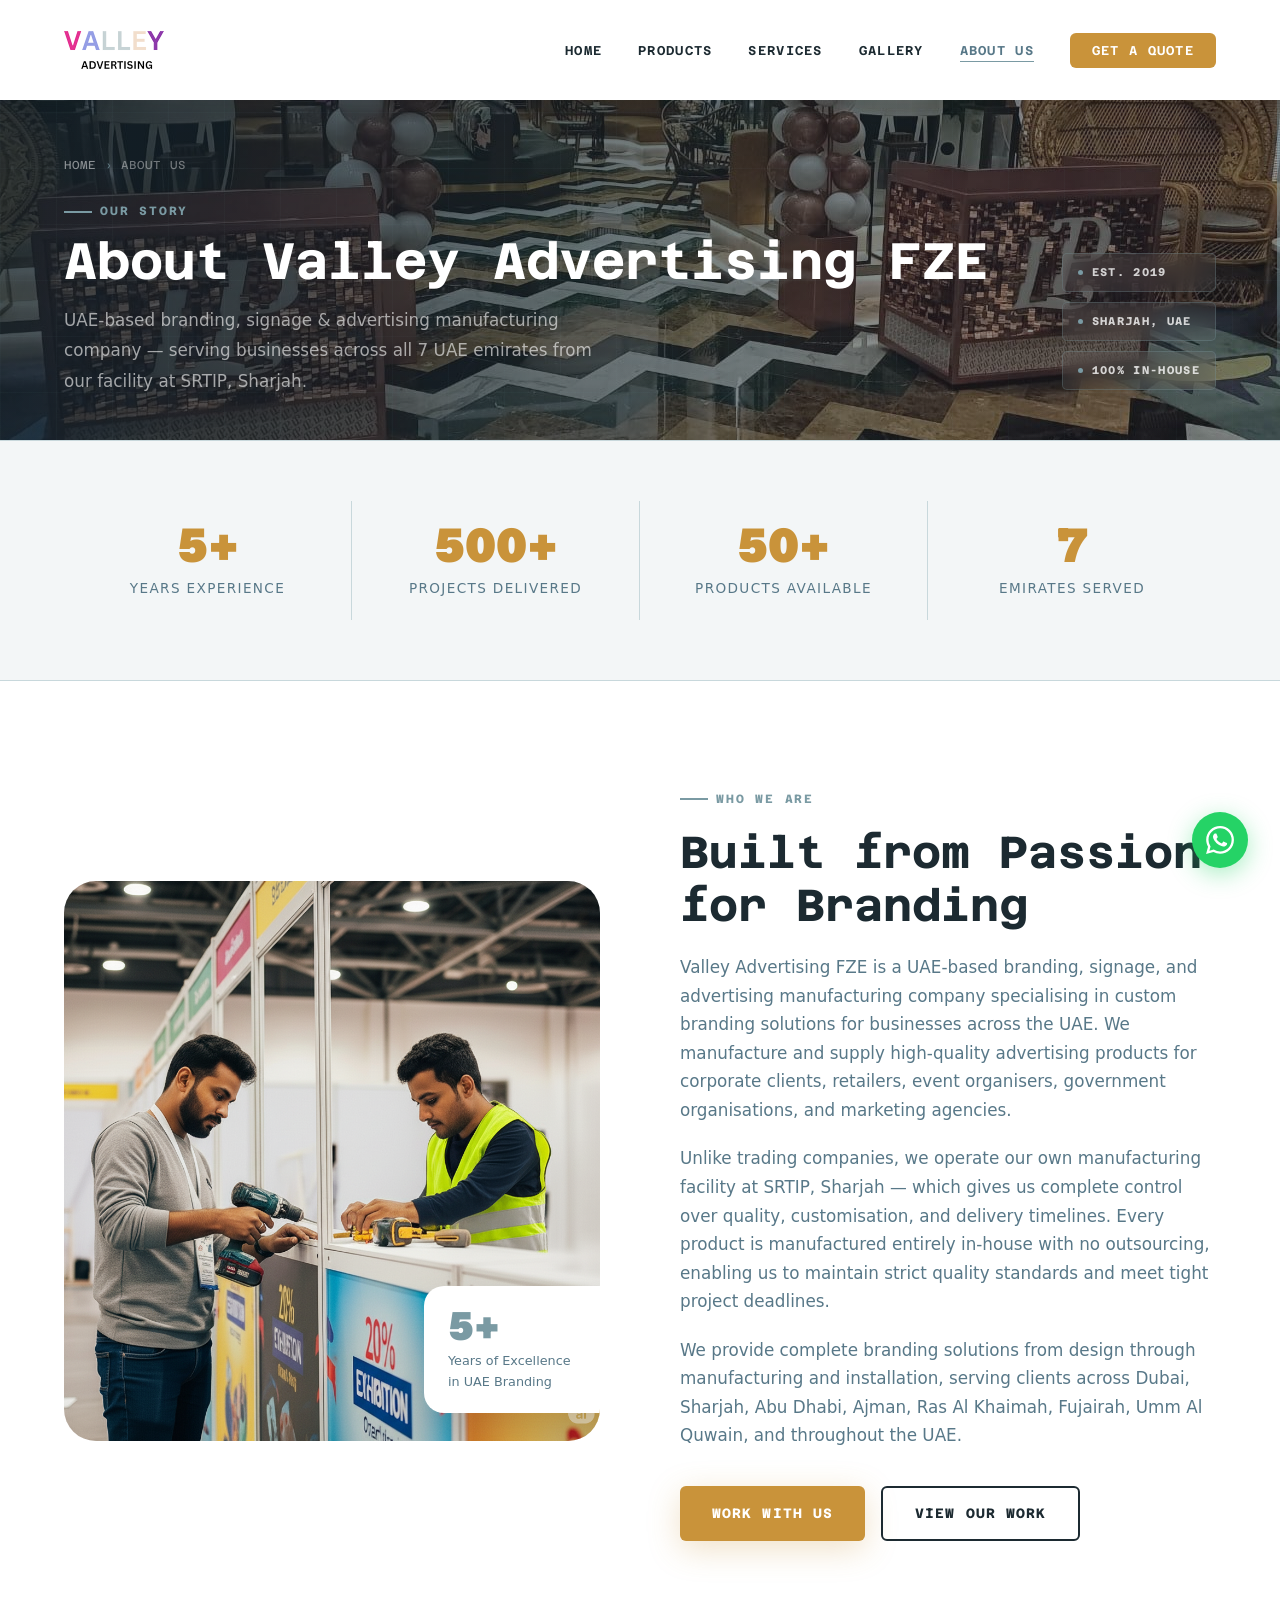
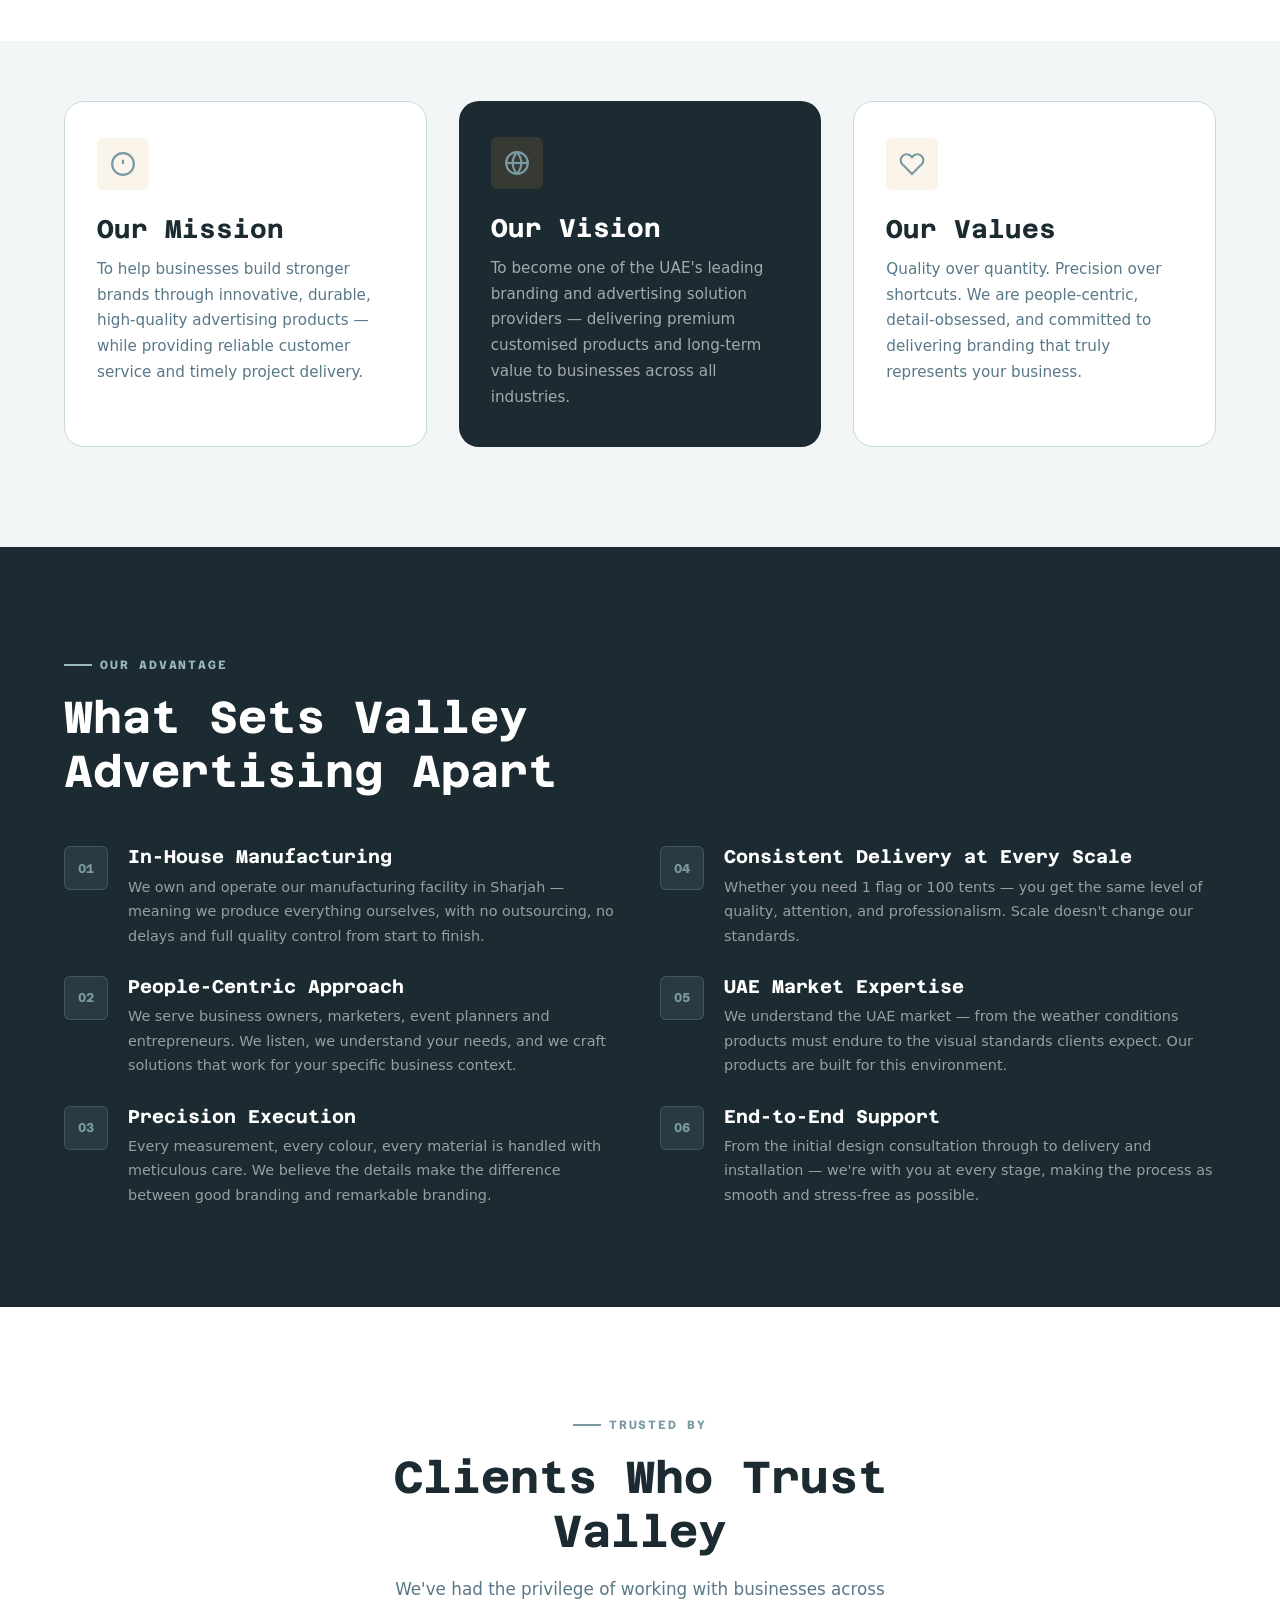
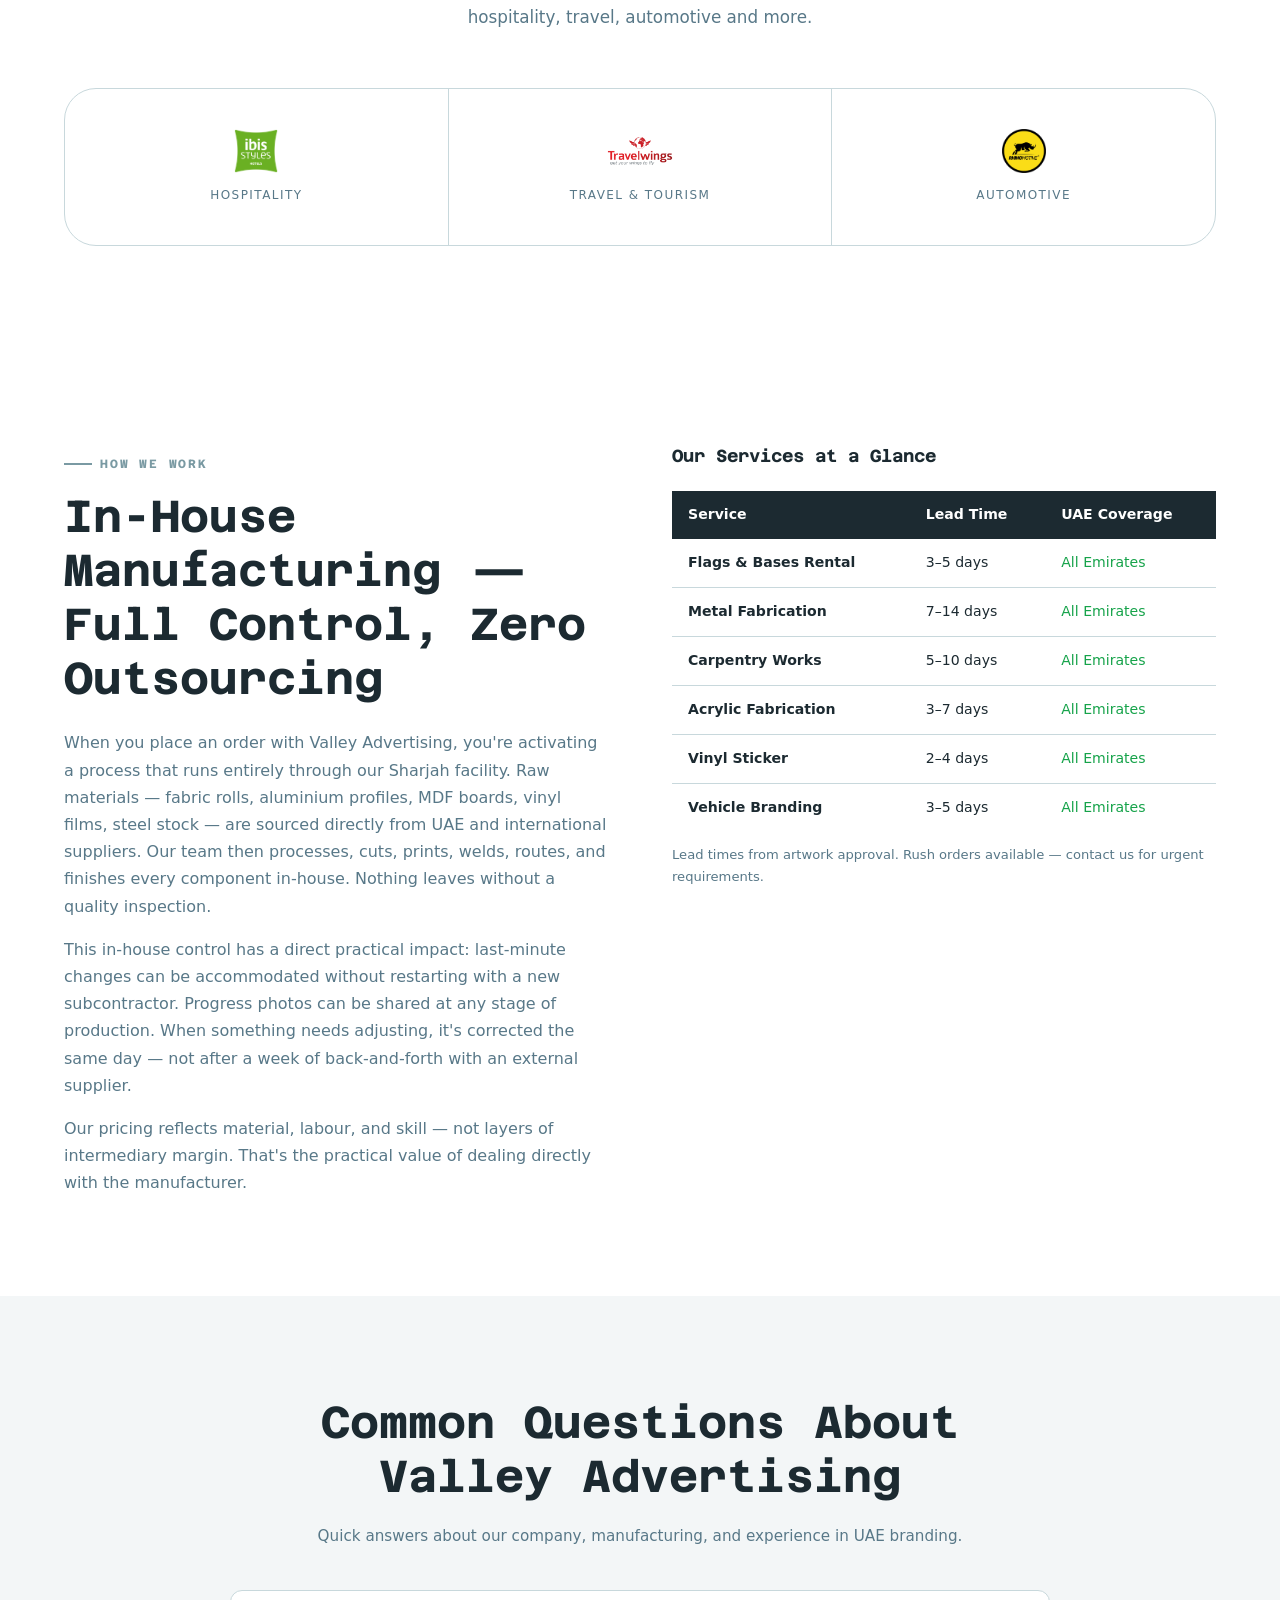
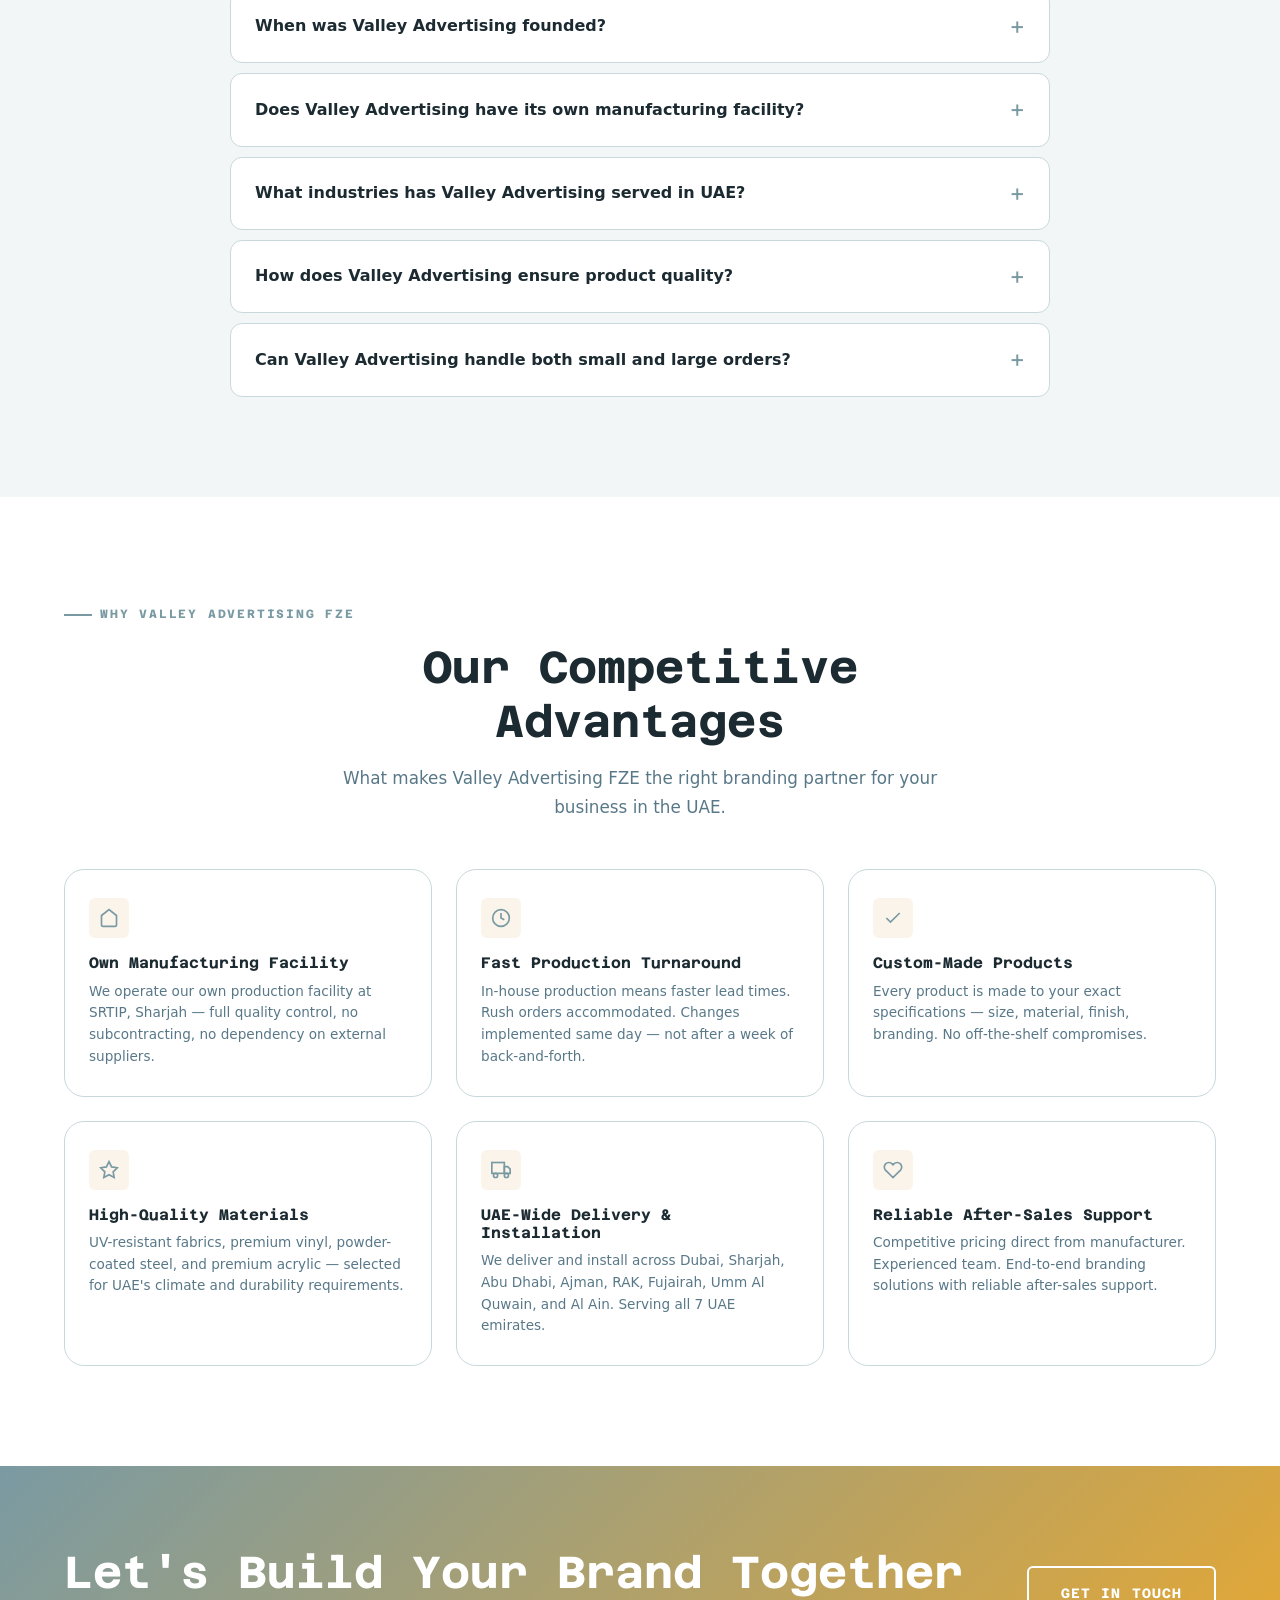
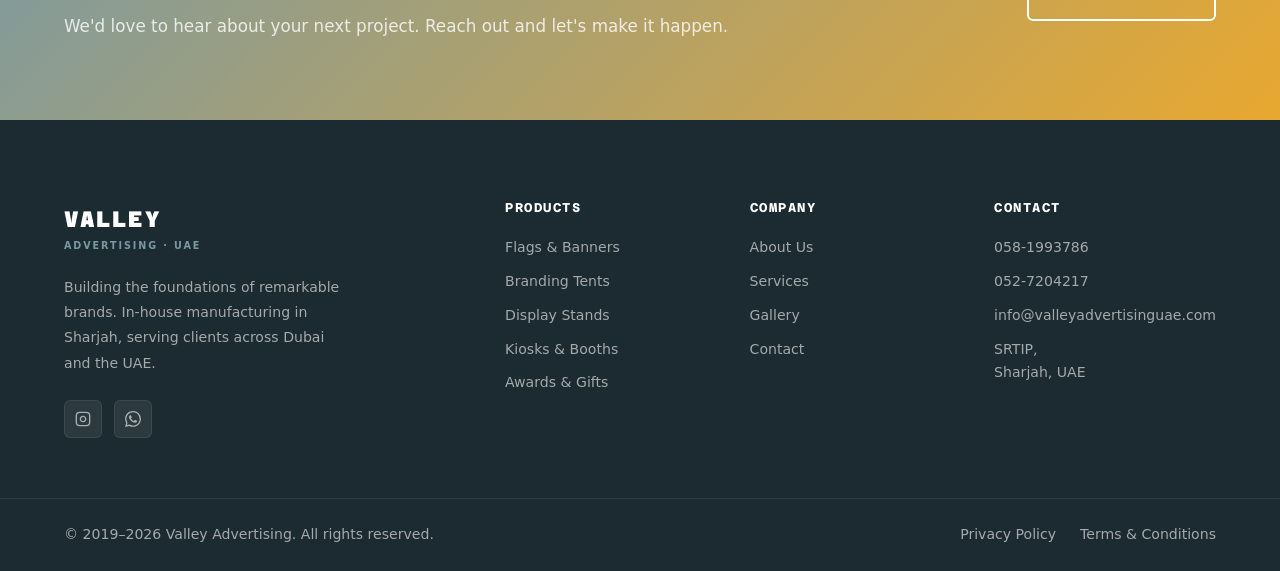
==== commit 35b90978: "﻿SEO audit fixes: favicon, H1 keywords, sr-only class, openingHours index, HowTo schema, FAQPage gal" ====
--- a/about.html
+++ b/about.html
@@ -1,15 +1,15 @@
 ﻿<!DOCTYPE html>
-<html lang="en">
+<html lang="en-AE">
 <head>
   <meta charset="UTF-8">
   <meta name="viewport" content="width=device-width, initial-scale=1.0">
-  <title>About Valley Advertising FZE | Branding Manufacturer in Sharjah UAE</title>
+  <title>About Valley Advertising FZE | Sharjah UAE Manufacturer</title>
   <meta name="description" content="Valley Advertising FZE — UAE-based custom branding manufacturer at SRTIP, Sharjah. 500+ projects, in-house production. Flags, tents, signage, kiosks &amp; more.">
   <meta name="robots" content="index, follow">
   <link rel="canonical" href="https://www.valleyadvertisinguae.com/about.html">
   <meta property="og:type" content="website">
   <meta property="og:url" content="https://www.valleyadvertisinguae.com/about.html">
-  <meta property="og:title" content="About Valley Advertising | Branding Company Sharjah UAE Since 2019">
+  <meta property="og:title" content="About Valley Advertising FZE | Branding Manufacturer Sharjah UAE">
   <meta property="og:description" content="Valley Advertising FZE — custom branding manufacturer at SRTIP, Sharjah UAE. Flags, tents, signage, kiosks, vehicle branding &amp; more. Serving all UAE emirates.">
   <meta property="og:image" content="https://www.valleyadvertisinguae.com/assets/images/about/installation.png">
   <meta property="og:site_name" content="Valley Advertising UAE">
@@ -24,16 +24,17 @@
       {
         "@type": ["LocalBusiness", "Organization"],
         "@id": "https://www.valleyadvertisinguae.com/#org",
-        "name": "Valley Advertising FZE",
+        "name": "Valley Advertising FZE", "legalName": "Valley Advertising FZE",
         "url": "https://www.valleyadvertisinguae.com",
         "logo": {"@type": "ImageObject", "url": "https://www.valleyadvertisinguae.com/assets/images/logo/logo.webp"},
         "description": "Valley Advertising FZE is a UAE-based branding, signage, and advertising manufacturing company at SRTIP, Sharjah. Custom flags, tents, signage, kiosks, display stands, vehicle branding and more. Serving all 7 UAE emirates.",
-        "telephone": "+971581993786",
+        "telephone": "+971581993786", "priceRange": "AED",
         "email": "info@valleyadvertisinguae.com",
         "address": {"@type": "PostalAddress", "streetAddress": "SRTIP", "addressLocality": "Sharjah", "addressCountry": "AE"},
         "geo": {"@type": "GeoCoordinates", "latitude": 25.3463, "longitude": 55.4209},
         "foundingDate": "2019",
         "numberOfEmployees": {"@type": "QuantitativeValue", "value": 10},
+        "openingHoursSpecification": [{"@type": "OpeningHoursSpecification", "dayOfWeek": ["Monday","Tuesday","Wednesday","Thursday","Friday"], "opens": "09:00", "closes": "18:00"}],
         "sameAs": ["https://www.instagram.com/valleyadvertising"]
       },
       {
@@ -42,8 +43,9 @@
         "url": "https://www.valleyadvertisinguae.com/about.html",
         "name": "About Valley Advertising",
         "description": "Learn about Valley Advertising FZE — UAE-based custom branding manufacturer at SRTIP, Sharjah. 500+ projects delivered, serving corporate clients, retailers, event organisers, and government organisations across all UAE emirates.",
+        "keywords": "about Valley Advertising FZE, branding manufacturer Sharjah, advertising company UAE, custom flags tents kiosks UAE, in-house manufacturing SRTIP",
         "isPartOf": {"@id": "https://www.valleyadvertisinguae.com/#website"},
-        "dateModified": "2026-07-13",
+        "dateModified": "2026-08-04",
         "breadcrumb": {
           "@type": "BreadcrumbList",
           "itemListElement": [
@@ -64,6 +66,8 @@
     ]
   }
   </script>
+  <link rel="icon" href="assets/images/logo/logo.png" type="image/png">
+  <link rel="apple-touch-icon" href="assets/images/logo/logo.png">
   <link rel="stylesheet" href="assets/css/style.css">
 </head>
 <body>
@@ -486,7 +490,7 @@
   </div>
   <div class="container">
     <div class="footer-bottom">
-      <span>&copy; 2025 Valley Advertising. All rights reserved.</span>
+      <span>&copy; 2019&ndash;2026 Valley Advertising. All rights reserved.</span>
       <div style="display:flex; gap:24px"><a href="privacy.html">Privacy Policy</a><a href="terms.html">Terms &amp; Conditions</a></div>
     </div>
   </div>
--- a/assets/css/style.css
+++ b/assets/css/style.css
@@ -1,6 +1,16 @@
 /* ===================================
    VALLEY ADVERTISING - Design System
    =================================== */
+
+.sr-only {
+  position: absolute;
+  width: 1px; height: 1px;
+  padding: 0; margin: -1px;
+  overflow: hidden;
+  clip: rect(0,0,0,0);
+  white-space: nowrap;
+  border: 0;
+}
 
 /* ── Local Fonts ─────────────────────────── */
 @font-face {
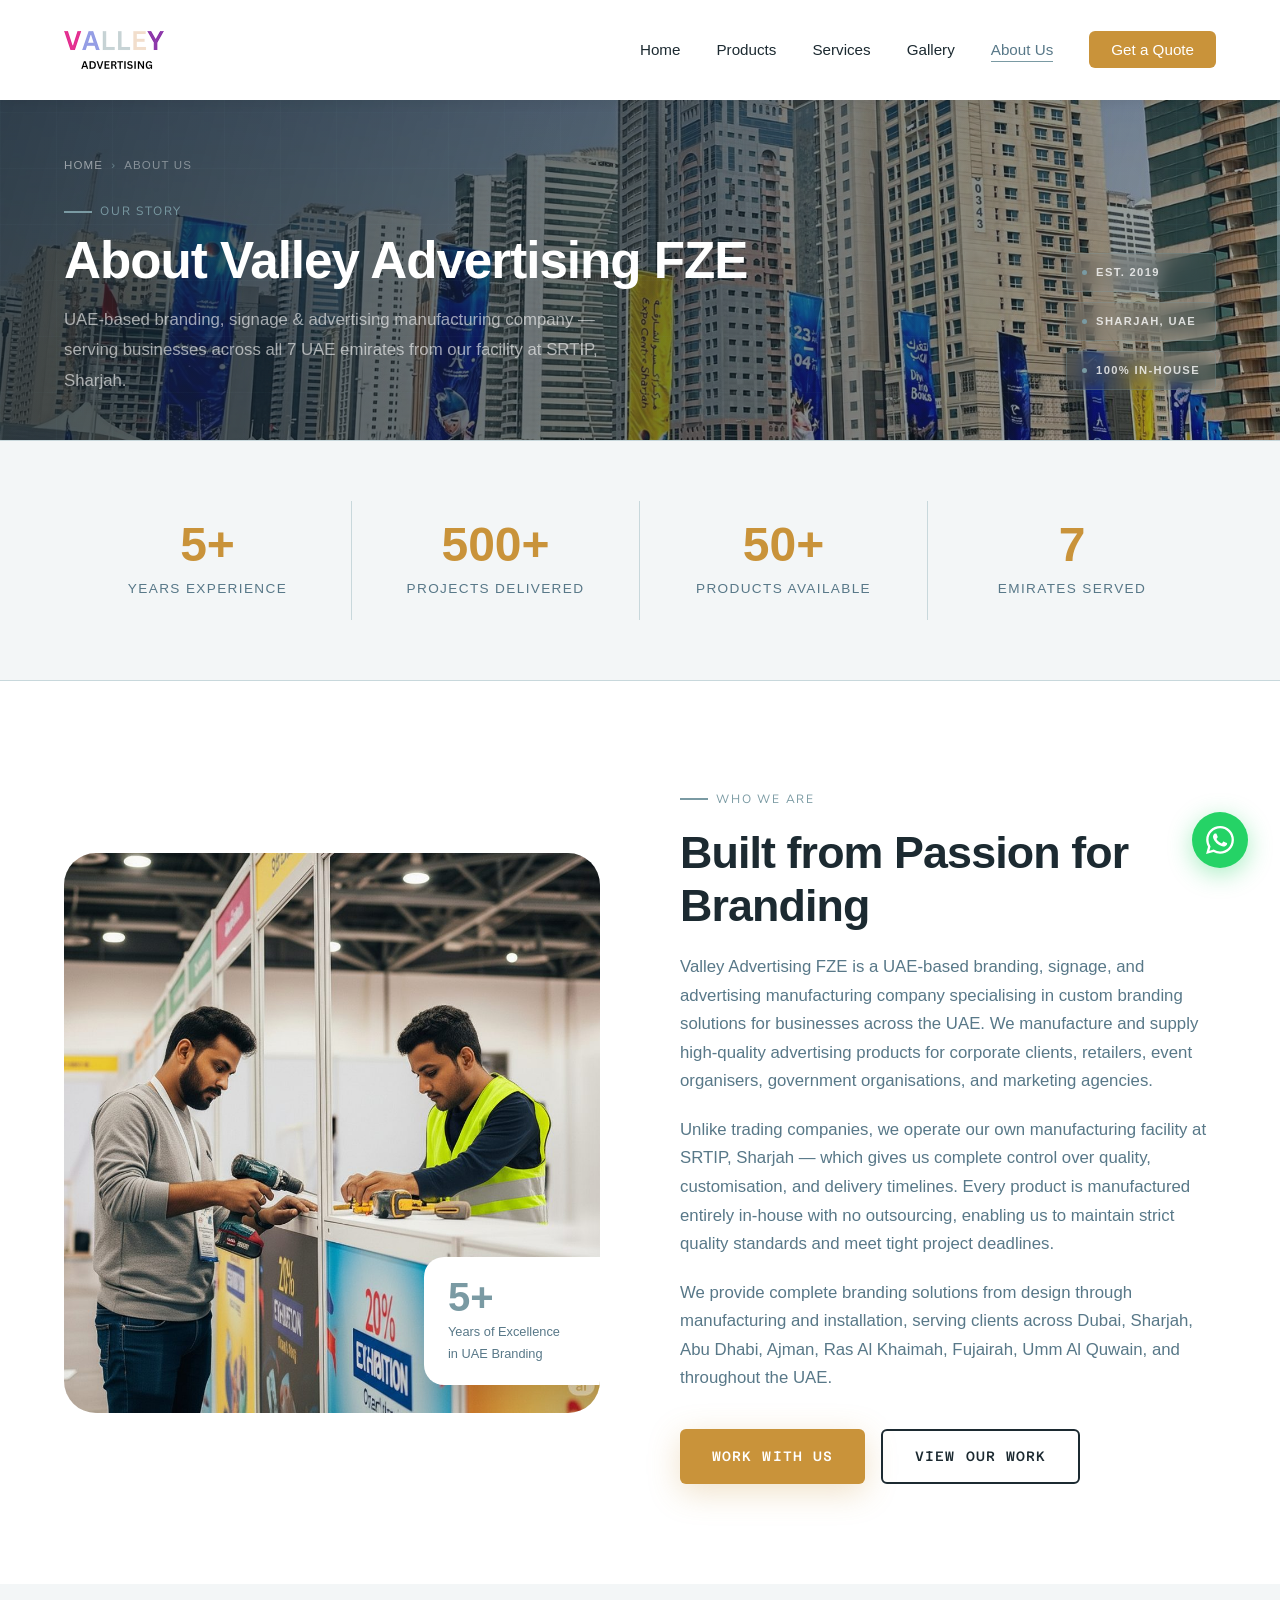
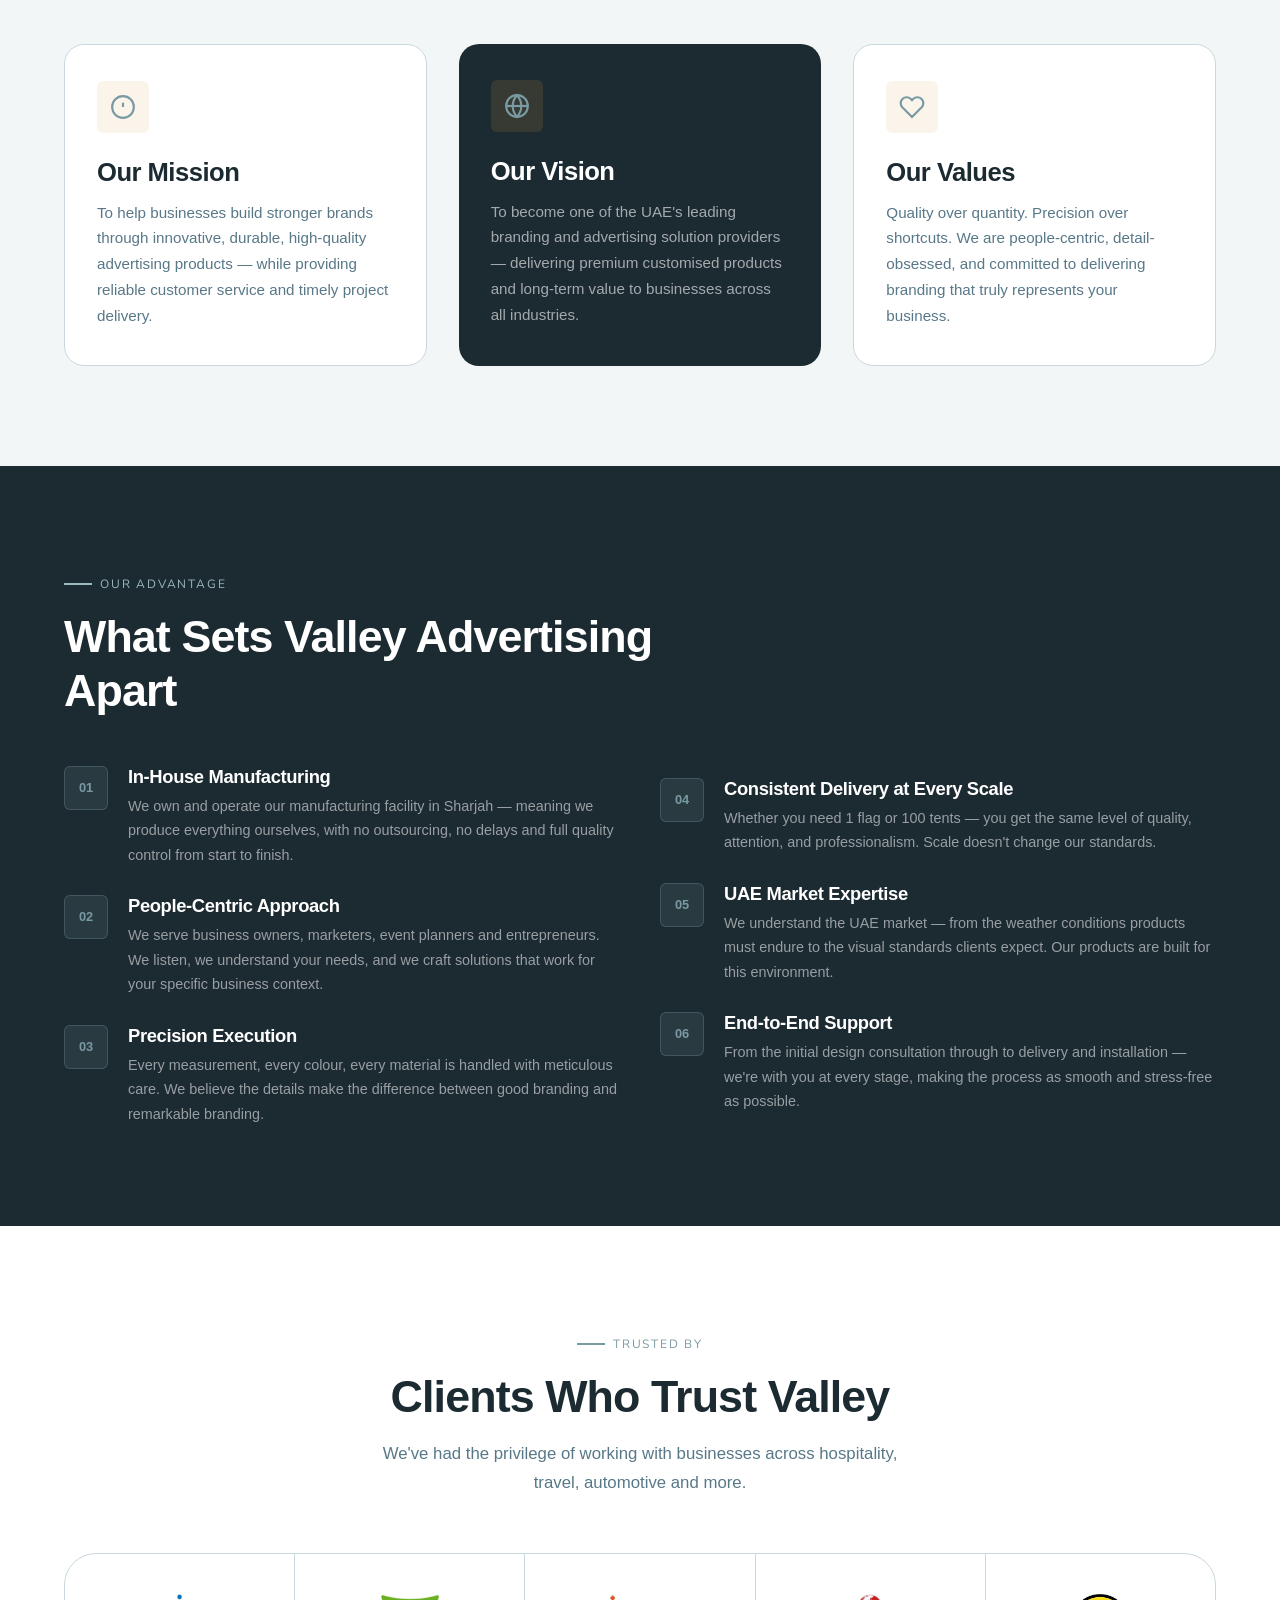
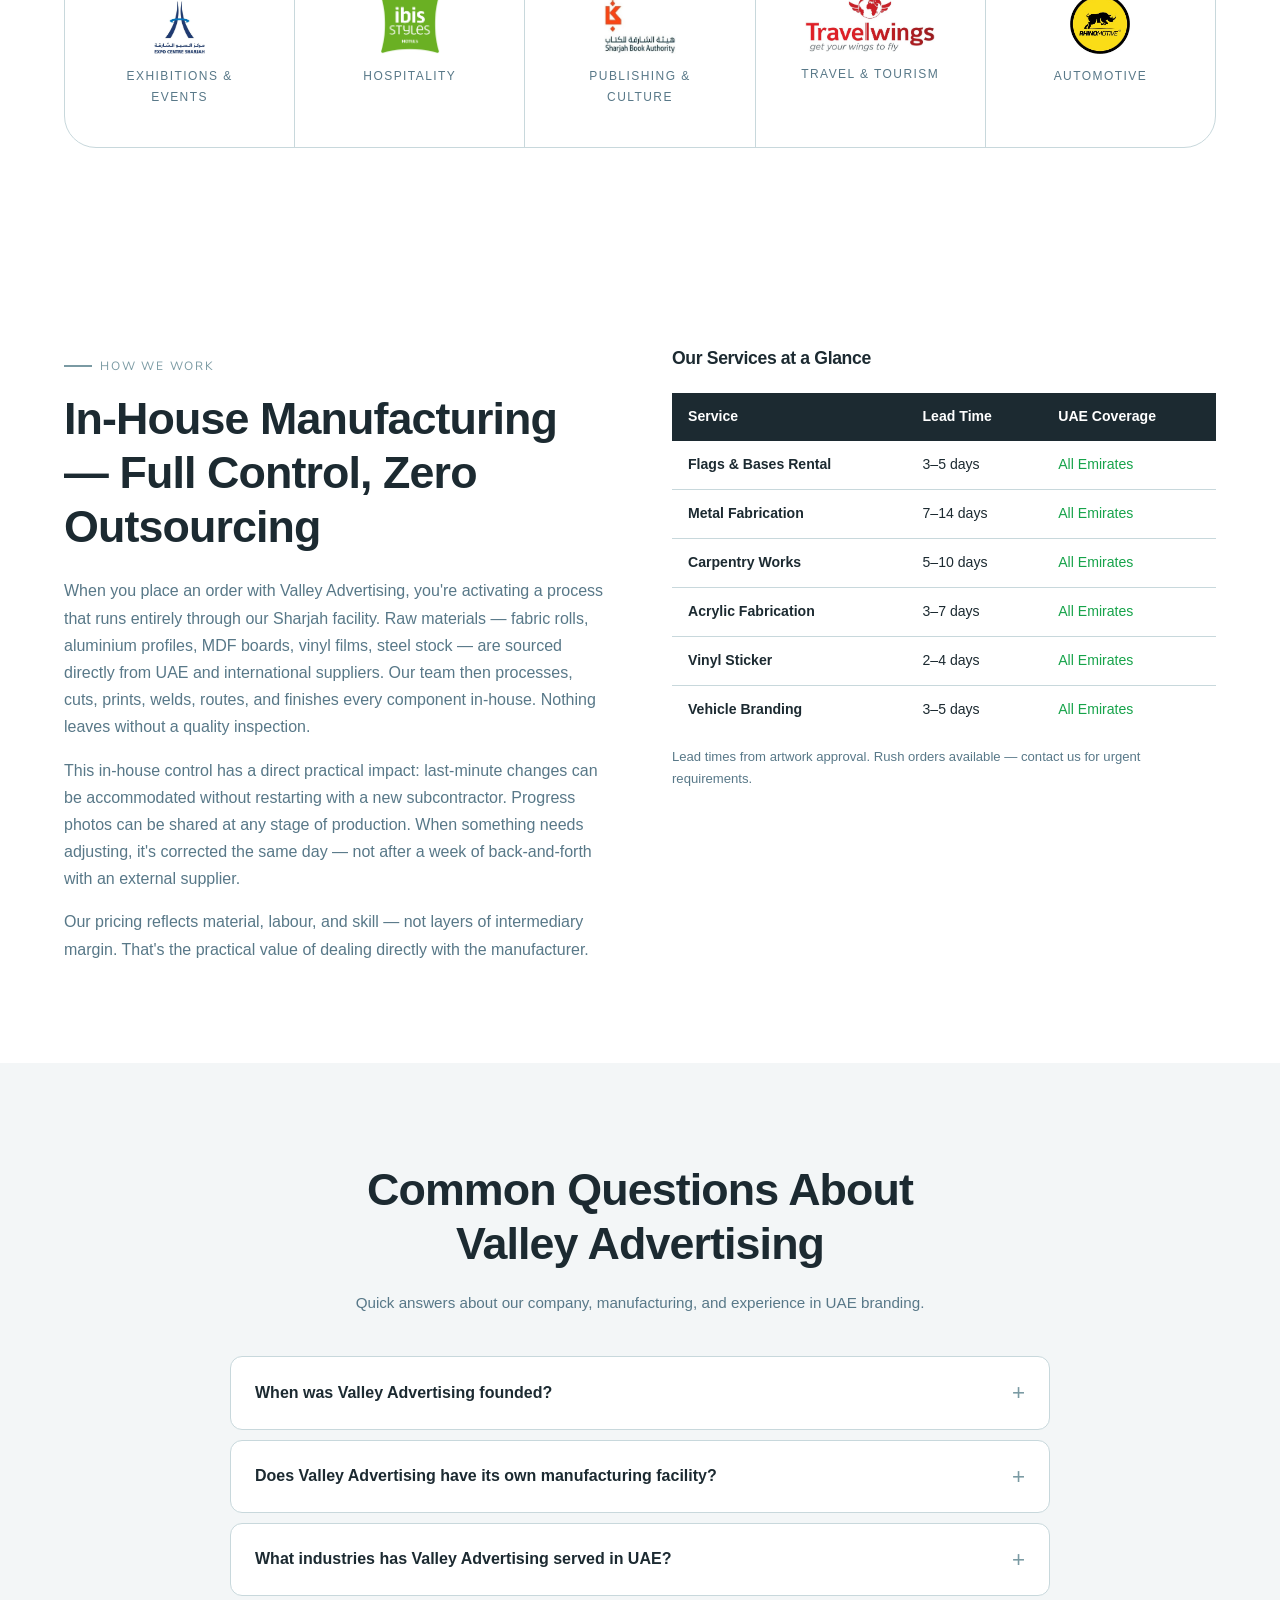
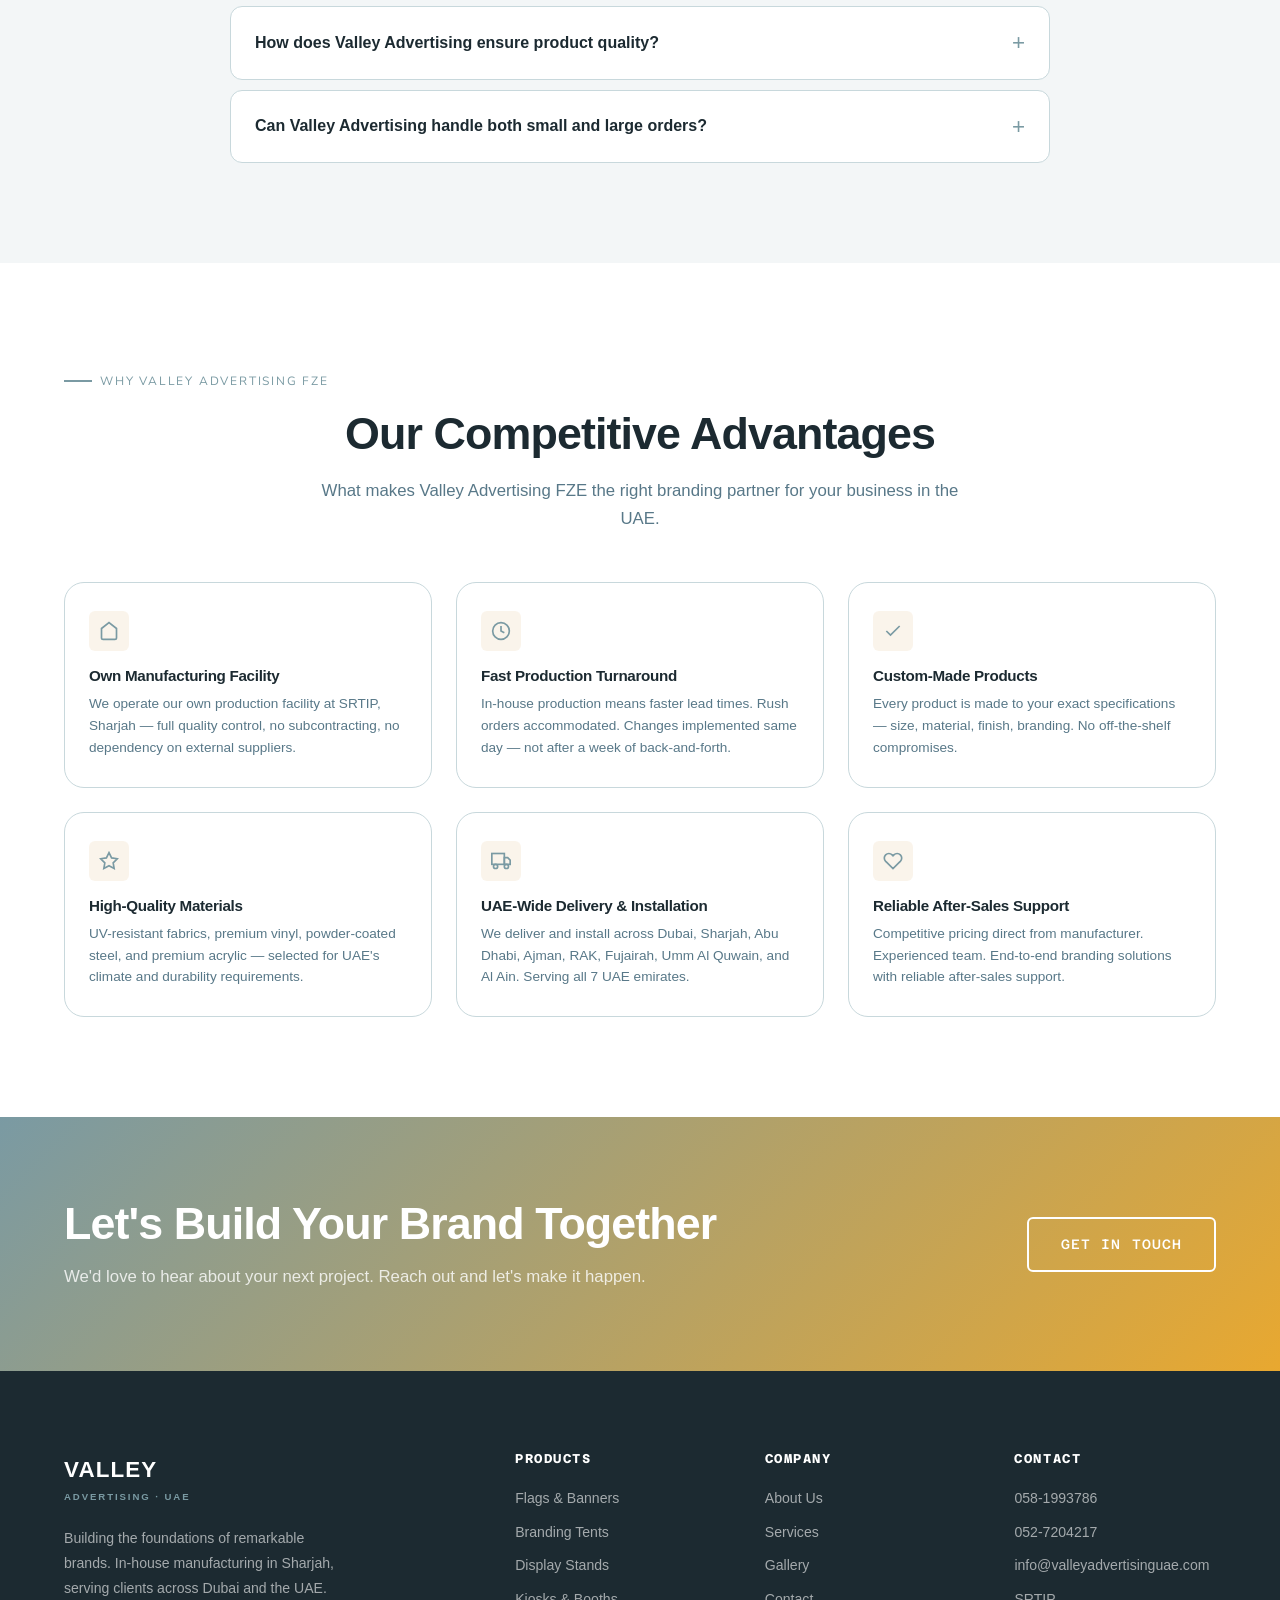
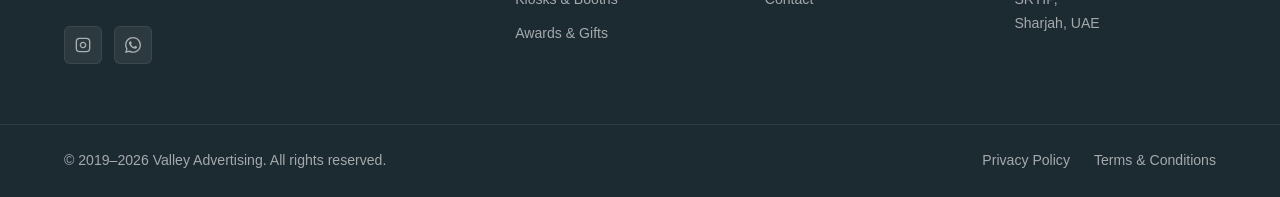
==== commit e182bf25: "Match the original site: same fonts and the right image for every caption Fonts - Body and headings " ====
--- a/about.html
+++ b/about.html
@@ -11,12 +11,12 @@
   <meta property="og:url" content="https://www.valleyadvertisinguae.com/about.html">
   <meta property="og:title" content="About Valley Advertising FZE | Branding Manufacturer Sharjah UAE">
   <meta property="og:description" content="Valley Advertising FZE — custom branding manufacturer at SRTIP, Sharjah UAE. Flags, tents, signage, kiosks, vehicle branding &amp; more. Serving all UAE emirates.">
-  <meta property="og:image" content="https://www.valleyadvertisinguae.com/assets/images/about/installation.png">
+  <meta property="og:image" content="https://www.valleyadvertisinguae.com/assets/images/site/about-worker-installing-banners.jpg">
   <meta property="og:site_name" content="Valley Advertising UAE">
   <meta name="twitter:card" content="summary_large_image">
   <meta name="twitter:title" content="About Valley Advertising | Branding Company Sharjah UAE">
   <meta name="twitter:description" content="Founded 2019 in Sharjah. In-house manufacturing, 500+ projects across UAE. Custom flags, tents, signage & more.">
-  <meta name="twitter:image" content="https://www.valleyadvertisinguae.com/assets/images/about/installation.png">
+  <meta name="twitter:image" content="https://www.valleyadvertisinguae.com/assets/images/site/about-worker-installing-banners.jpg">
   <script type="application/ld+json">
   {
     "@context": "https://schema.org",
@@ -100,7 +100,7 @@
 </nav>
 
 <!-- Page Hero -->
-<section class="page-hero" style="background-image:url('assets/images/gallery/hotel-lobby-event-display-stands-uae.jpg'); background-position: center center;">
+<section class="page-hero" style="background-image:url('assets/images/site/hero-flags-sharjah-expo-centre.jpg'); background-position: center center;">
   <div class="container">
     <div class="page-hero-inner">
       <div class="page-hero-text">
@@ -151,7 +151,7 @@
     <div class="grid-2" style="gap:80px">
       <div class="about-img-wrap reveal">
         <img
-          src="assets/images/about/installation.png"
+          src="assets/images/site/about-worker-installing-banners.jpg"
           alt="Valley Advertising team installing branded banners at a client site in UAE"
           style="width:100%;height:100%;object-fit:cover"
         >
@@ -270,15 +270,23 @@
 
     <div style="display:flex; gap:0; justify-content:center; flex-wrap:wrap; border:1px solid var(--c-border); border-radius:var(--r-xl); overflow:hidden">
       <div class="reveal" style="flex:1;min-width:200px;padding:40px 32px;border-right:1px solid var(--c-border);text-align:center;display:flex;flex-direction:column;align-items:center;gap:12px">
-        <img src="assets/images/clients/ibis-styles.png" alt="Ibis Styles" style="max-height:44px;max-width:130px;object-fit:contain">
+        <img src="assets/images/site/client-expo-centre-sharjah.jpg" alt="Expo Centre Sharjah" style="max-height:60px;max-width:130px;object-fit:contain">
+        <div style="font-size:.75rem;text-transform:uppercase;letter-spacing:.12em;color:var(--c-text-muted)">Exhibitions &amp; Events</div>
+      </div>
+      <div class="reveal reveal-delay-1" style="flex:1;min-width:200px;padding:40px 32px;border-right:1px solid var(--c-border);text-align:center;display:flex;flex-direction:column;align-items:center;gap:12px">
+        <img src="assets/images/site/client-ibis-styles.png" alt="Ibis Styles" style="max-height:60px;max-width:130px;object-fit:contain">
         <div style="font-size:.75rem;text-transform:uppercase;letter-spacing:.12em;color:var(--c-text-muted)">Hospitality</div>
       </div>
-      <div class="reveal reveal-delay-1" style="flex:1;min-width:200px;padding:40px 32px;border-right:1px solid var(--c-border);text-align:center;display:flex;flex-direction:column;align-items:center;gap:12px">
-        <img src="assets/images/clients/travel-wings.jpg" alt="Travel Wings" style="max-height:44px;max-width:130px;object-fit:contain">
-        <div style="font-size:.75rem;text-transform:uppercase;letter-spacing:.12em;color:var(--c-text-muted)">Travel & Tourism</div>
-      </div>
-      <div class="reveal reveal-delay-2" style="flex:1;min-width:200px;padding:40px 32px;text-align:center;display:flex;flex-direction:column;align-items:center;gap:12px">
-        <img src="assets/images/clients/rhino-motive.png" alt="Rhino Motive" style="max-height:44px;max-width:130px;object-fit:contain">
+      <div class="reveal reveal-delay-2" style="flex:1;min-width:200px;padding:40px 32px;border-right:1px solid var(--c-border);text-align:center;display:flex;flex-direction:column;align-items:center;gap:12px">
+        <img src="assets/images/site/client-sharjah-book-authority.jpg" alt="Sharjah Book Authority" style="max-height:60px;max-width:130px;object-fit:contain">
+        <div style="font-size:.75rem;text-transform:uppercase;letter-spacing:.12em;color:var(--c-text-muted)">Publishing &amp; Culture</div>
+      </div>
+      <div class="reveal reveal-delay-3" style="flex:1;min-width:200px;padding:40px 32px;border-right:1px solid var(--c-border);text-align:center;display:flex;flex-direction:column;align-items:center;gap:12px">
+        <img src="assets/images/site/client-travelwings.jpg" alt="Travelwings" style="max-height:60px;max-width:130px;object-fit:contain">
+        <div style="font-size:.75rem;text-transform:uppercase;letter-spacing:.12em;color:var(--c-text-muted)">Travel &amp; Tourism</div>
+      </div>
+      <div class="reveal reveal-delay-3" style="flex:1;min-width:200px;padding:40px 32px;text-align:center;display:flex;flex-direction:column;align-items:center;gap:12px">
+        <img src="assets/images/site/client-rhino-motive.jpg" alt="Rhino Motive" style="max-height:60px;max-width:130px;object-fit:contain">
         <div style="font-size:.75rem;text-transform:uppercase;letter-spacing:.12em;color:var(--c-text-muted)">Automotive</div>
       </div>
     </div>
--- a/assets/css/style.css
+++ b/assets/css/style.css
@@ -13,6 +13,14 @@
 }
 
 /* ── Local Fonts ─────────────────────────── */
+@font-face {
+  font-family: 'Nunito Sans';
+  src: url('../fonts/NunitoSans/NunitoSans-latin-variable.woff2') format('woff2');
+  font-weight: 200 900;
+  font-style: normal;
+  font-display: swap;
+}
+
 @font-face {
   font-family: 'Azeret Mono';
   src: url('../fonts/Azeret_Mono/AzeretMono-VariableFont_wght.ttf') format('truetype');
@@ -269,8 +277,8 @@
 
 /* Client logo images */
 .client-logo-img {
-  max-height: 72px;
-  max-width: 200px;
+  max-height: 96px;
+  max-width: 220px;
   object-fit: contain;
   filter: none;
   transition: var(--transition);
@@ -1551,7 +1559,7 @@
   width: 100%;
   height: 100vh;
   min-height: 580px;
-  background-image: url('../images/hero/sharjah-expo-centre-road-median-advertising-flags.jpg');
+  background-image: url('../images/site/hero-flags-sharjah-expo-centre.jpg');
   background-size: cover;
   background-position: center bottom;
   display: flex;
@@ -1863,7 +1871,7 @@
 }
 @media (max-width: 768px) {
   .old-hero {
-    background-image: url('../images/hero/sharjah-expo-centre-flags-mobile.jpg');
+    background-image: url('../images/site/hero-flags-sharjah-expo-centre.jpg');
     height: auto;
     min-height: 148vw;
     background-size: cover;
@@ -2230,3 +2238,53 @@
   margin-bottom: 40px;
   font-size: .95rem;
 }
+
+
+/* ── Typography: match the original valleyadvertisinguae.com ─────────────────────────
+   The original site sets text and most headings in Helvetica, the big hero/section titles in Avenir
+   (a licensed font, so Nunito Sans is used as the nearest free match), and keeps a monospace face
+   (Azeret Mono) only for the CONTACT button and the footer column headings. */
+:root {
+  --font-head: 'Helvetica Neue', Helvetica, Arial, sans-serif;
+  --font-body: 'Helvetica Neue', Helvetica, Arial, sans-serif;
+  --font-display: 'Nunito Sans', 'Avenir Next', Avenir, 'Helvetica Neue', Arial, sans-serif;
+  --font-mono: 'Azeret Mono', ui-monospace, 'Courier New', monospace;
+}
+body { font-family: var(--font-body); }
+h1, h2, h3, h4, h5, h6 { font-family: var(--font-head); letter-spacing: -0.02em; }
+
+/* navigation: plain Helvetica, no capitals */
+.nav-links a, .nav-mobile a {
+  font-family: var(--font-body);
+  text-transform: none;
+  letter-spacing: 0;
+  font-size: 0.95rem;
+  font-weight: 400;
+}
+
+/* hero title: Avenir Light look, tight tracking */
+.old-hero-valley, .old-hero-advertising {
+  font-family: var(--font-display);
+  font-weight: 300;
+  letter-spacing: -0.04em;
+}
+.old-hero-tagline, .old-hero-sub { font-family: var(--font-display); font-weight: 400; letter-spacing: 0; }
+
+/* section titles */
+.old-section-title { font-family: var(--font-display); font-weight: 700; letter-spacing: -0.03em; }
+.old-gallery-title { font-family: var(--font-head); font-weight: 400; letter-spacing: -0.03em; }
+.old-projects-label, .section-label { font-family: var(--font-display); font-weight: 400; }
+
+/* buttons and footer column headings keep the monospace face, as on the original */
+.btn { font-family: var(--font-mono); font-weight: 500; }
+.btn-explore { font-family: var(--font-body); font-weight: 400; text-transform: none; letter-spacing: 0.02em; }
+.footer-col h5, .old-footer-col h5 { font-family: var(--font-mono); }
+
+/* captions */
+.old-project-item p, .prod-item-body span, .prod-item-body h4 { font-family: var(--font-body); }
+
+/* text-only list used under the vehicle / vinyl cards on the products page */
+.spec-list { list-style: none; margin: 8px 0 0; padding: 0; max-width: 820px; }
+.spec-list li { padding: 12px 0; border-top: 1px solid var(--c-border); color: var(--c-text-muted); font-size: .95rem; line-height: 1.7; }
+.spec-list li strong { display: block; color: var(--c-text); font-family: var(--font-head); font-weight: 700; margin-bottom: 2px; }
+
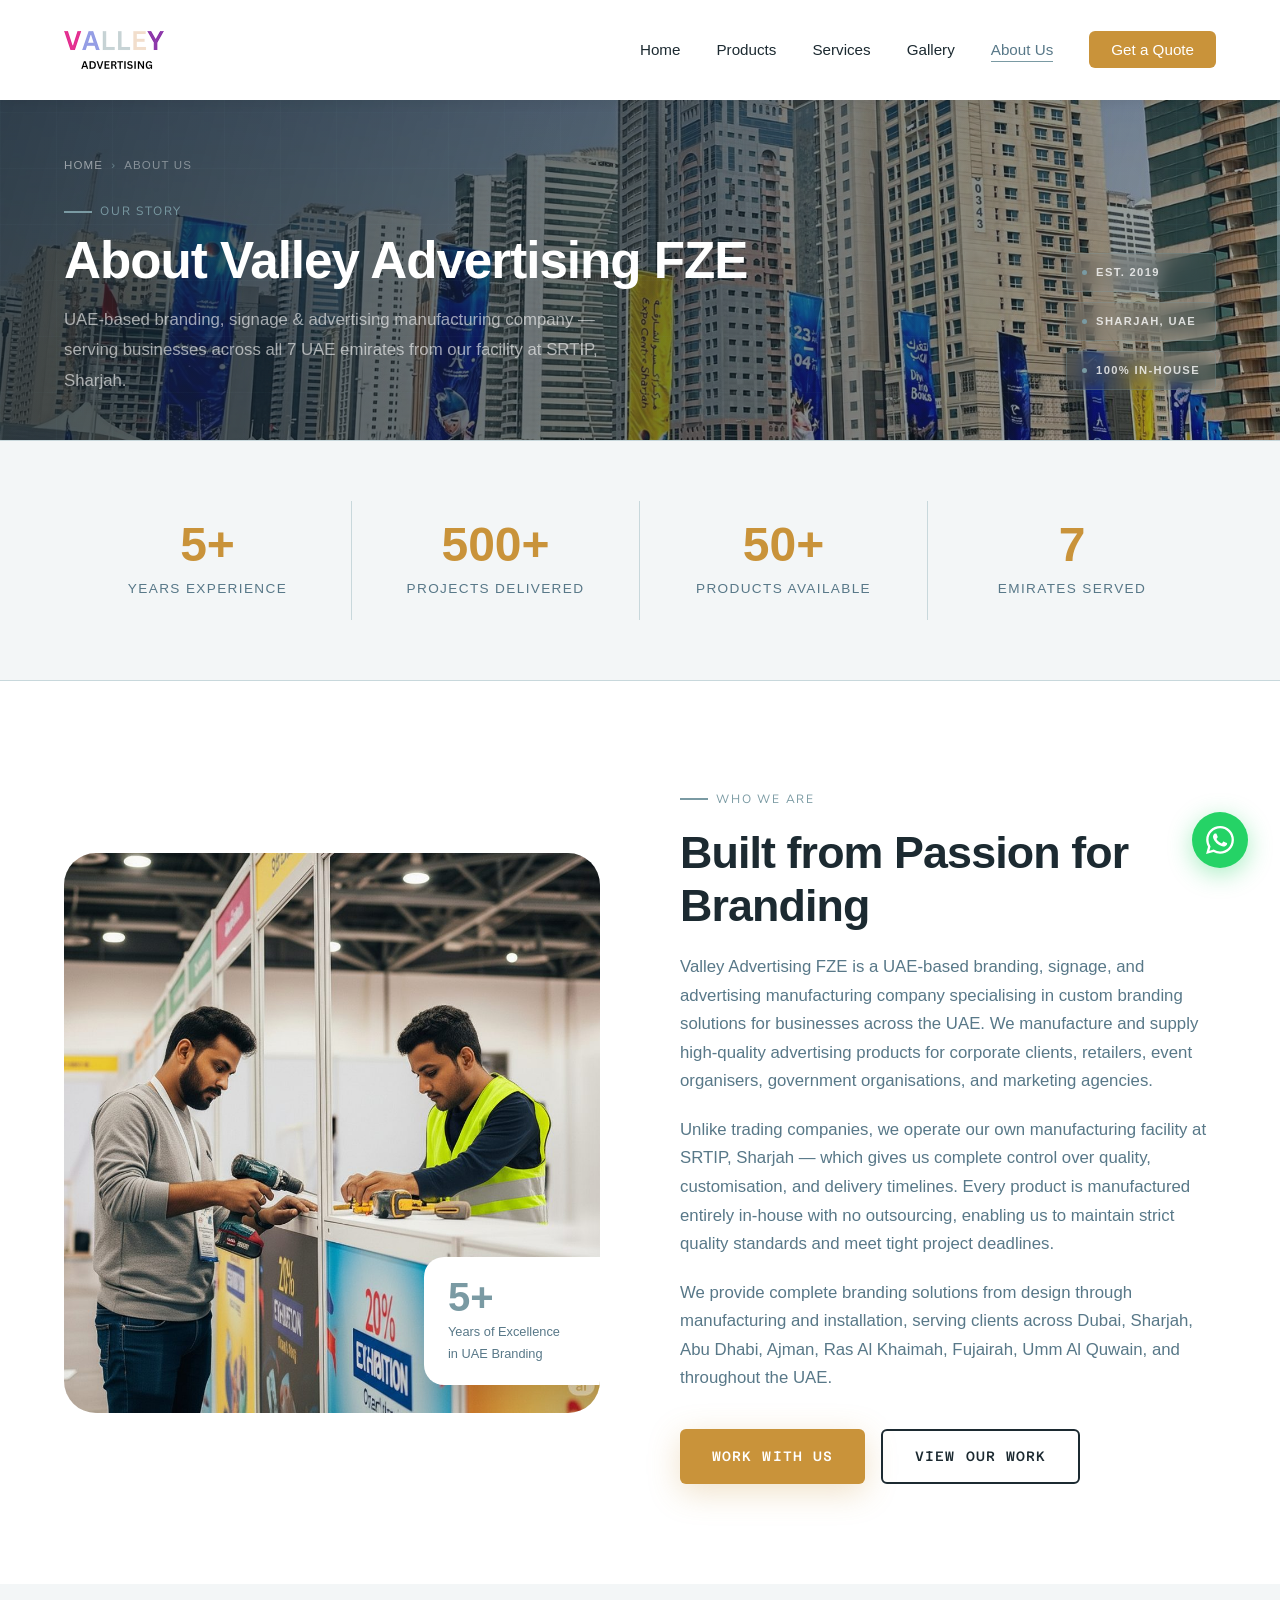
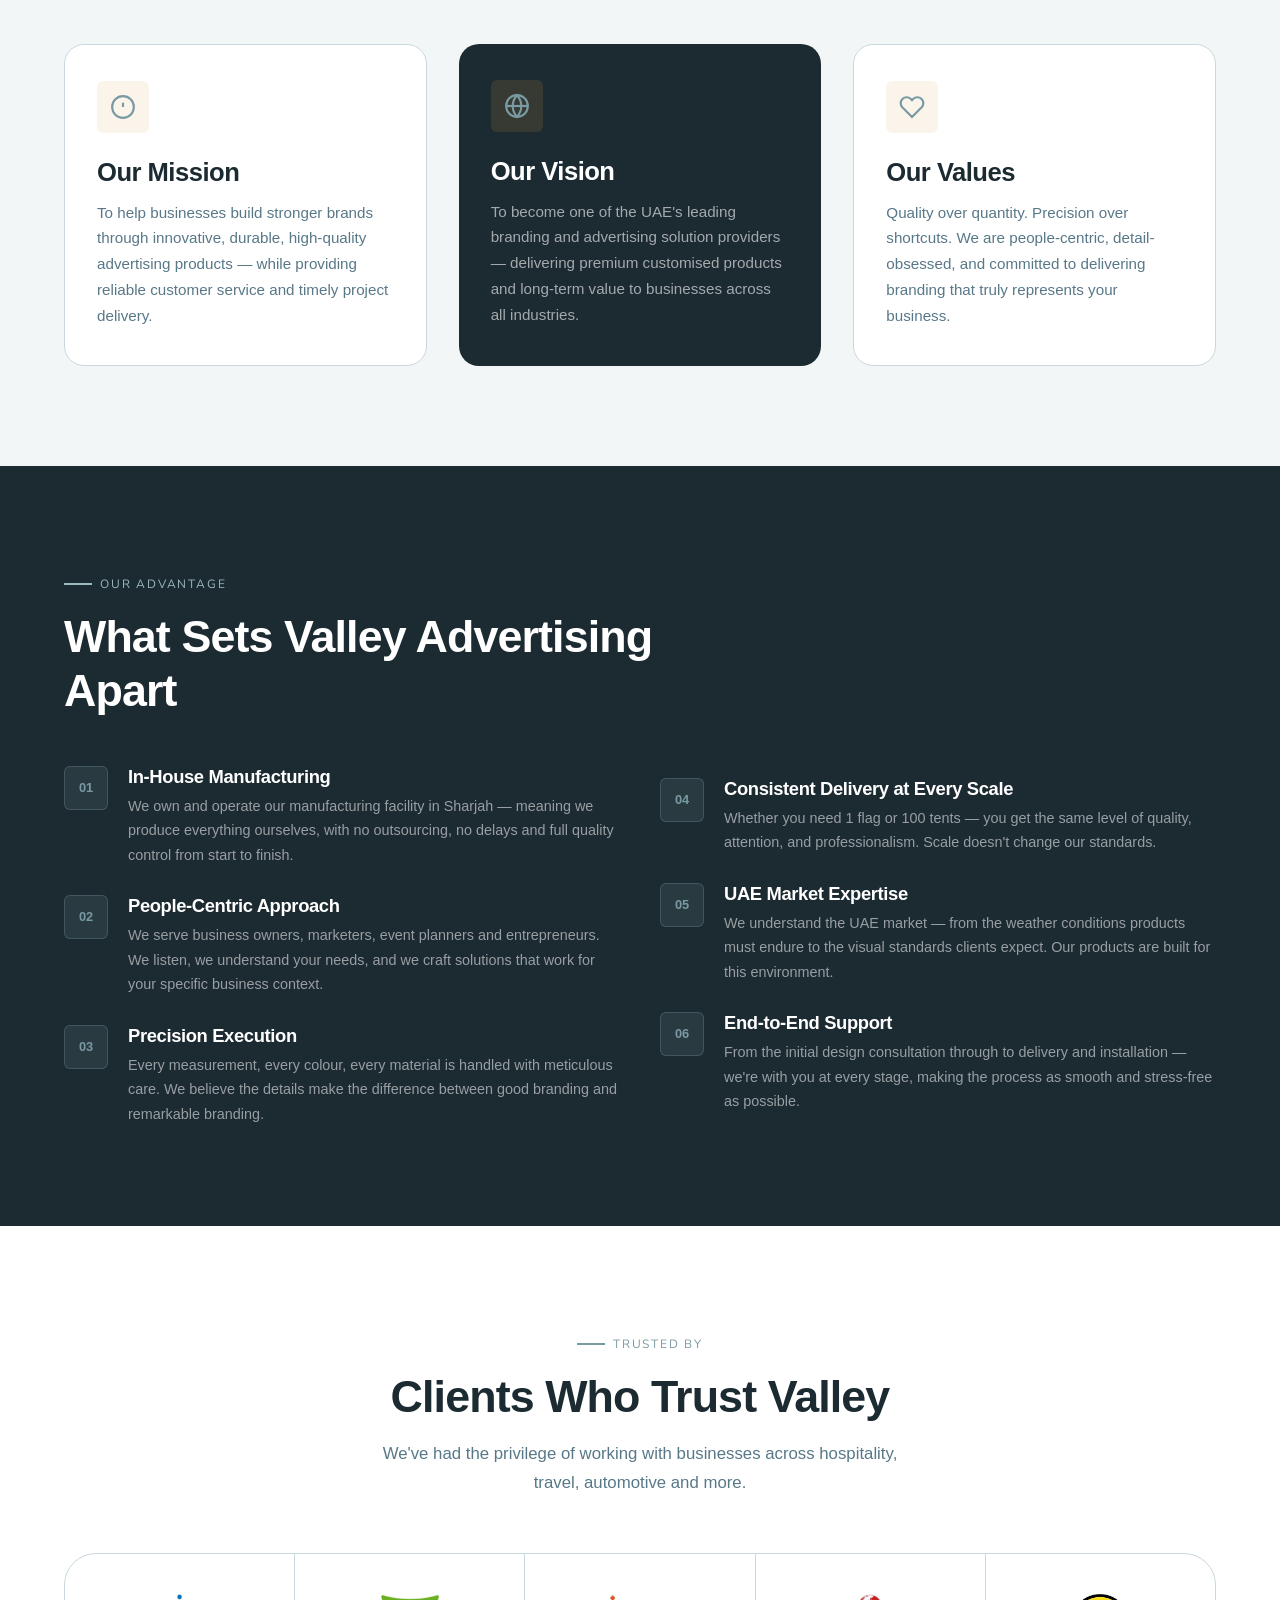
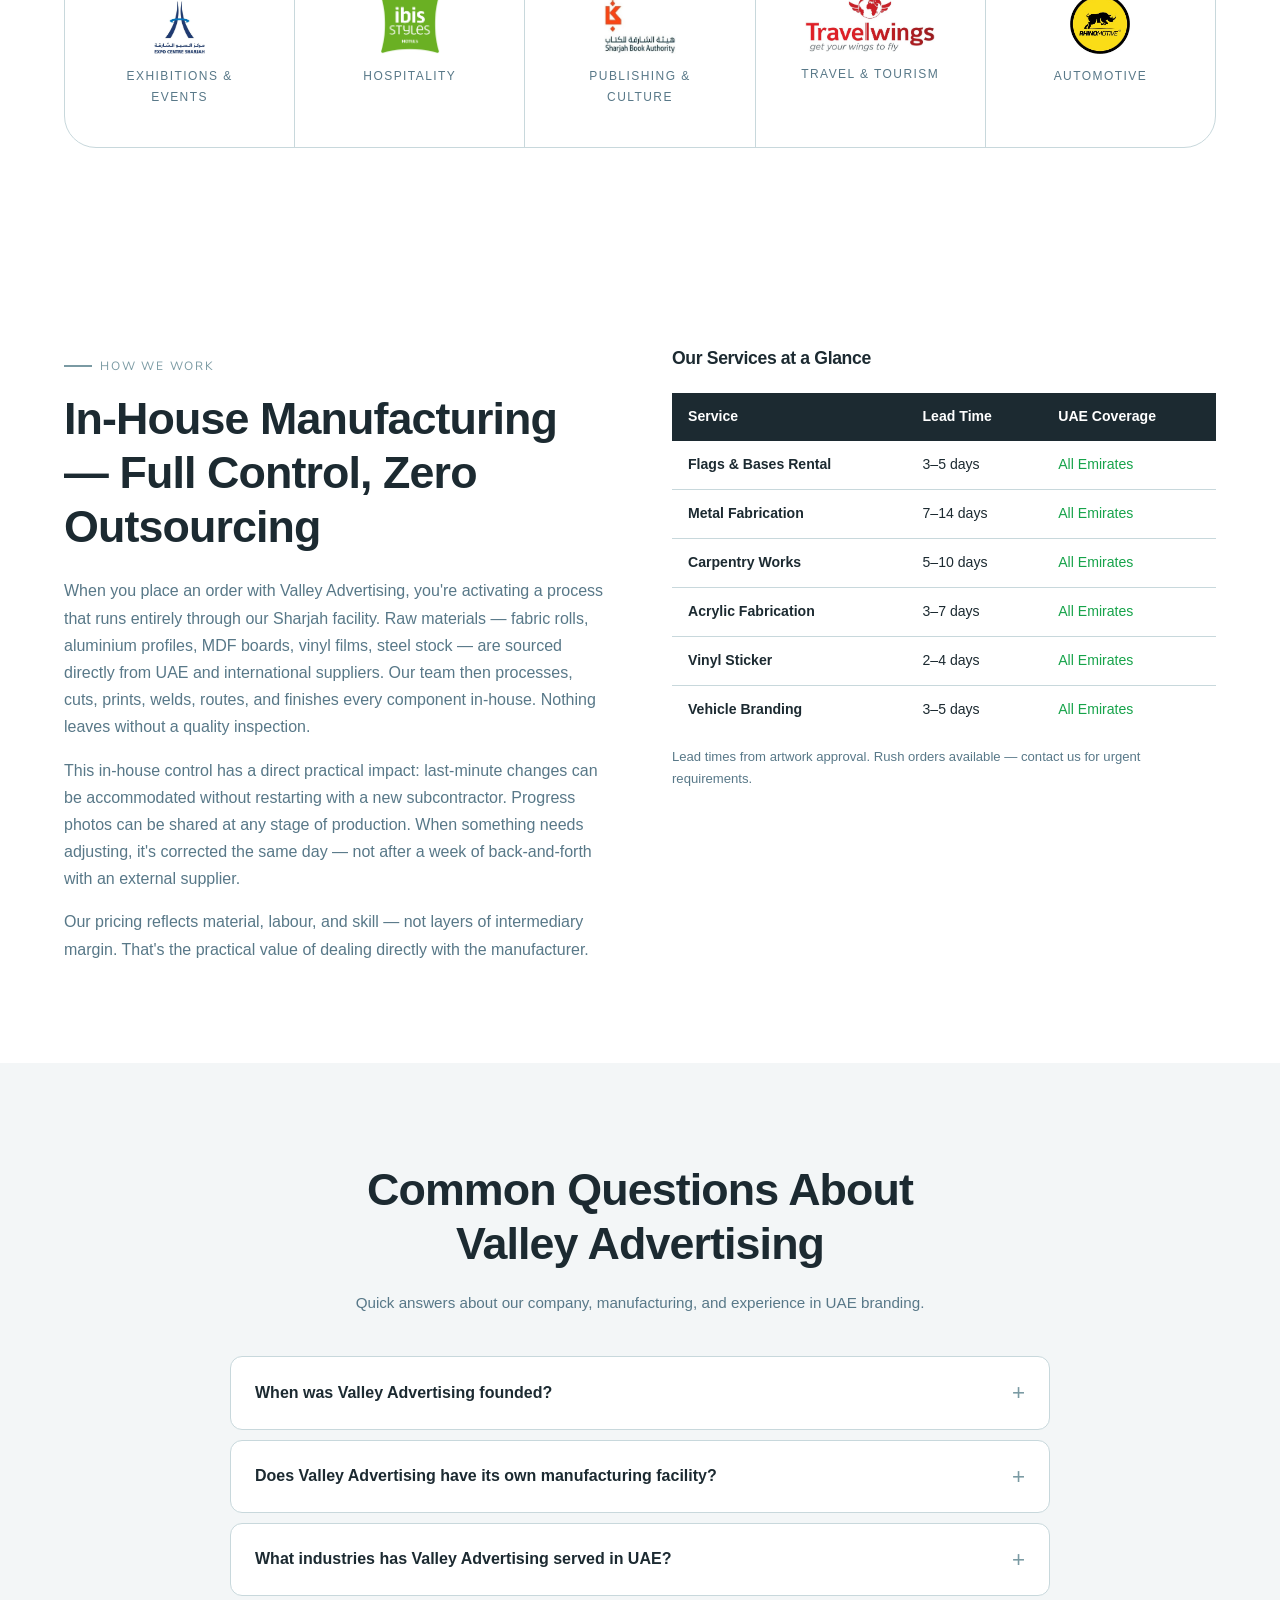
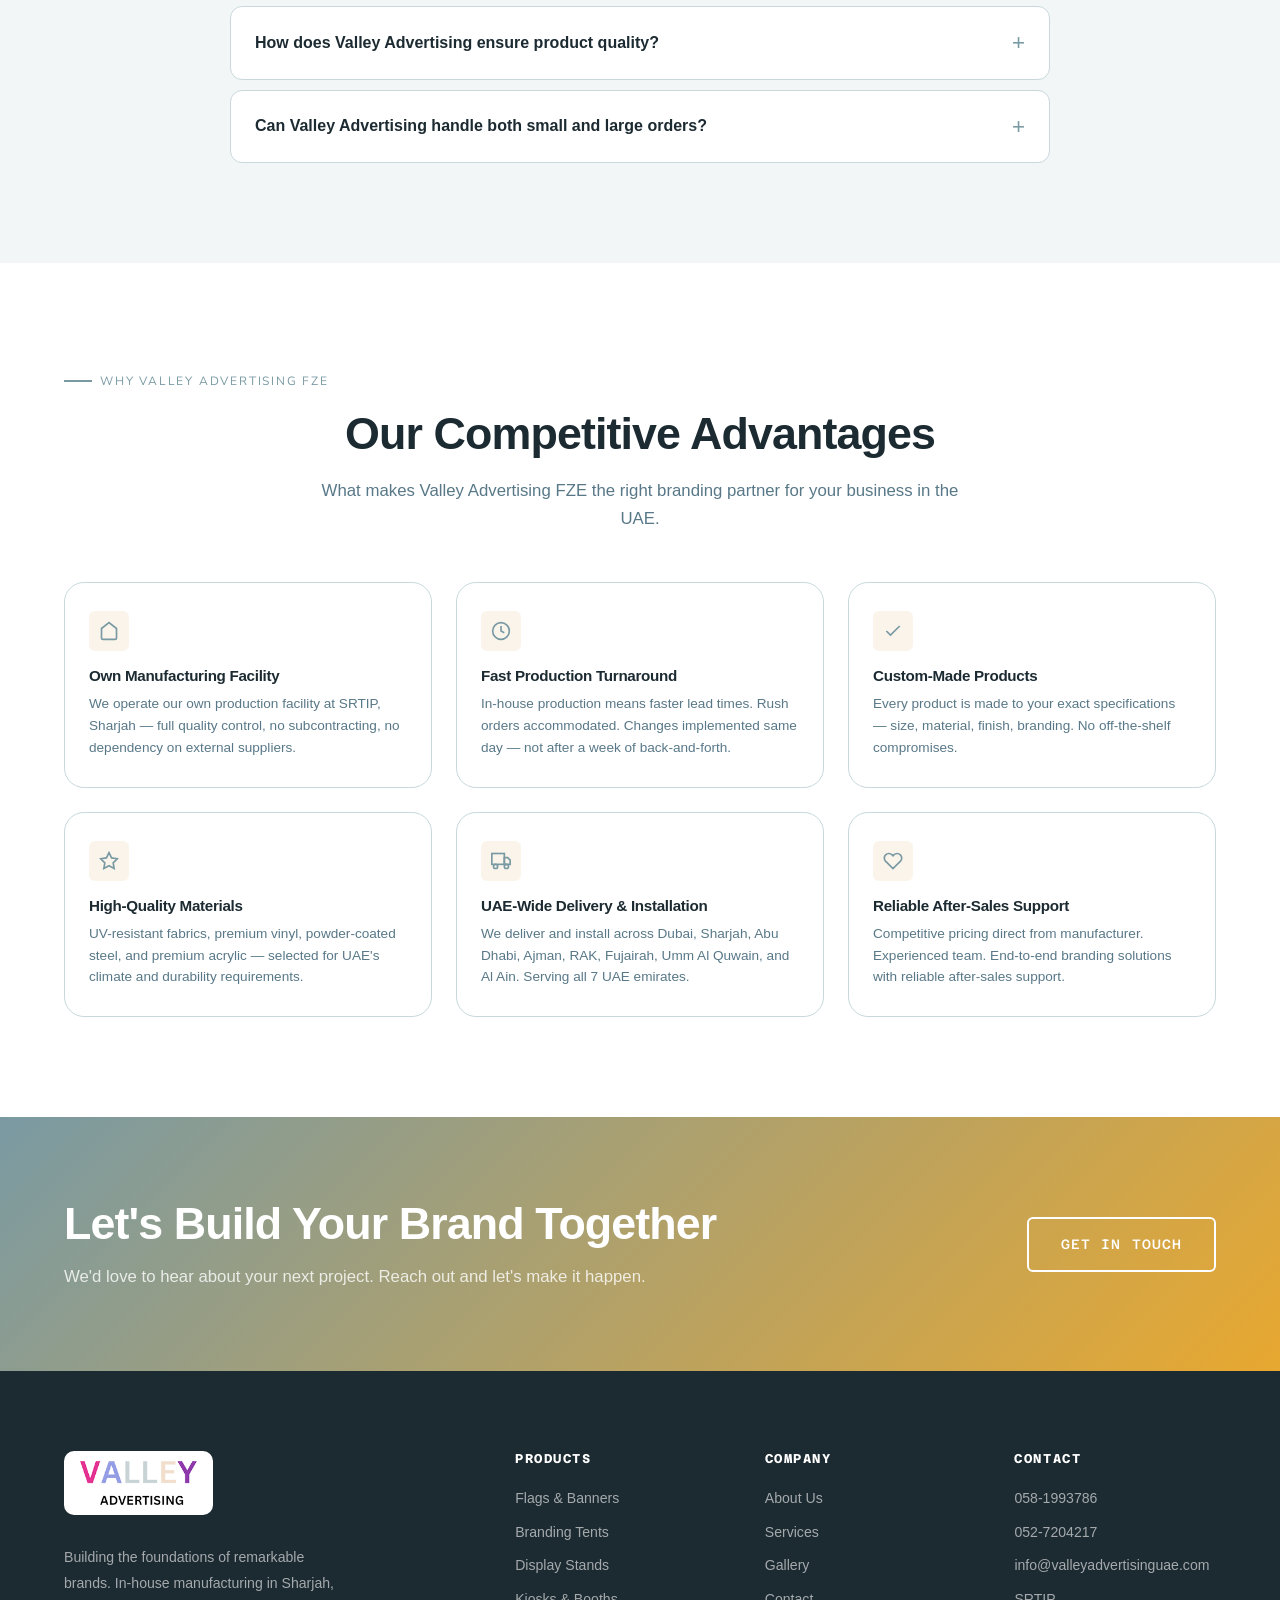
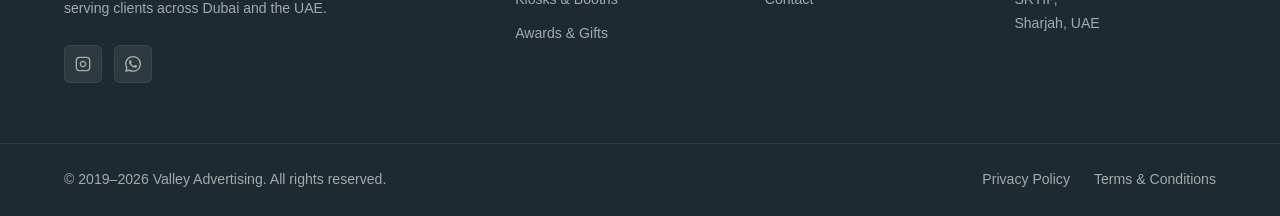
==== commit 14a87432: "Fix footer logo, replace Reebok tent photo, tighten mobile hero Co-Authored-By: Claude Sonnet 5.5 <n" ====
--- a/about.html
+++ b/about.html
@@ -6,9 +6,9 @@
   <title>About Valley Advertising FZE | Sharjah UAE Manufacturer</title>
   <meta name="description" content="Valley Advertising FZE — UAE-based custom branding manufacturer at SRTIP, Sharjah. 500+ projects, in-house production. Flags, tents, signage, kiosks &amp; more.">
   <meta name="robots" content="index, follow">
-  <link rel="canonical" href="https://www.valleyadvertisinguae.com/about.html">
+  <link rel="canonical" href="https://www.valleyadvertisinguae.com/about">
   <meta property="og:type" content="website">
-  <meta property="og:url" content="https://www.valleyadvertisinguae.com/about.html">
+  <meta property="og:url" content="https://www.valleyadvertisinguae.com/about">
   <meta property="og:title" content="About Valley Advertising FZE | Branding Manufacturer Sharjah UAE">
   <meta property="og:description" content="Valley Advertising FZE — custom branding manufacturer at SRTIP, Sharjah UAE. Flags, tents, signage, kiosks, vehicle branding &amp; more. Serving all UAE emirates.">
   <meta property="og:image" content="https://www.valleyadvertisinguae.com/assets/images/site/about-worker-installing-banners.jpg">
@@ -39,8 +39,8 @@
       },
       {
         "@type": "AboutPage",
-        "@id": "https://www.valleyadvertisinguae.com/about.html",
-        "url": "https://www.valleyadvertisinguae.com/about.html",
+        "@id": "https://www.valleyadvertisinguae.com/about",
+        "url": "https://www.valleyadvertisinguae.com/about",
         "name": "About Valley Advertising",
         "description": "Learn about Valley Advertising FZE — UAE-based custom branding manufacturer at SRTIP, Sharjah. 500+ projects delivered, serving corporate clients, retailers, event organisers, and government organisations across all UAE emirates.",
         "keywords": "about Valley Advertising FZE, branding manufacturer Sharjah, advertising company UAE, custom flags tents kiosks UAE, in-house manufacturing SRTIP",
@@ -50,7 +50,7 @@
           "@type": "BreadcrumbList",
           "itemListElement": [
             {"@type": "ListItem", "position": 1, "name": "Home", "item": "https://www.valleyadvertisinguae.com/"},
-            {"@type": "ListItem", "position": 2, "name": "About Us", "item": "https://www.valleyadvertisinguae.com/about.html"}
+            {"@type": "ListItem", "position": 2, "name": "About Us", "item": "https://www.valleyadvertisinguae.com/about"}
           ]
         }
       },
@@ -74,16 +74,16 @@
 
 <nav class="navbar scrolled" id="navbar">
   <div class="container">
-    <a href="index.html" class="nav-logo" aria-label="Valley Advertising">
+    <a href="./" class="nav-logo" aria-label="Valley Advertising">
       <img src="assets/images/logo/logo.webp" alt="Valley Advertising" class="nav-logo-img">
     </a>
     <ul class="nav-links">
-      <li><a href="index.html">Home</a></li>
-      <li><a href="products.html">Products</a></li>
-      <li><a href="services.html">Services</a></li>
-      <li><a href="gallery.html">Gallery</a></li>
-      <li><a href="about.html" class="active">About Us</a></li>
-      <li><a href="contact.html" class="nav-cta">Get a Quote</a></li>
+      <li><a href="./">Home</a></li>
+      <li><a href="products">Products</a></li>
+      <li><a href="services">Services</a></li>
+      <li><a href="gallery">Gallery</a></li>
+      <li><a href="about" class="active">About Us</a></li>
+      <li><a href="contact" class="nav-cta">Get a Quote</a></li>
     </ul>
     <button class="nav-toggle" id="navToggle" aria-label="Toggle menu" aria-expanded="false">
       <span></span><span></span><span></span>
@@ -91,12 +91,12 @@
   </div>
 </nav>
 <nav class="nav-mobile" id="navMobile">
-  <a href="index.html">Home</a>
-  <a href="products.html">Products</a>
-  <a href="services.html">Services</a>
-  <a href="gallery.html">Gallery</a>
-  <a href="about.html">About Us</a>
-  <a href="contact.html" class="nav-cta">Get a Quote</a>
+  <a href="./">Home</a>
+  <a href="products">Products</a>
+  <a href="services">Services</a>
+  <a href="gallery">Gallery</a>
+  <a href="about">About Us</a>
+  <a href="contact" class="nav-cta">Get a Quote</a>
 </nav>
 
 <!-- Page Hero -->
@@ -105,7 +105,7 @@
     <div class="page-hero-inner">
       <div class="page-hero-text">
         <div class="breadcrumb">
-          <a href="index.html">Home</a>
+          <a href="./">Home</a>
           <span class="sep">›</span>
           <span>About Us</span>
         </div>
@@ -167,8 +167,8 @@
         <p style="color:var(--c-text-muted); font-size:1.05rem; margin-bottom:20px">Unlike trading companies, we operate our own manufacturing facility at SRTIP, Sharjah — which gives us complete control over quality, customisation, and delivery timelines. Every product is manufactured entirely in-house with no outsourcing, enabling us to maintain strict quality standards and meet tight project deadlines.</p>
         <p style="color:var(--c-text-muted); font-size:1.05rem; margin-bottom:36px">We provide complete branding solutions from design through manufacturing and installation, serving clients across Dubai, Sharjah, Abu Dhabi, Ajman, Ras Al Khaimah, Fujairah, Umm Al Quwain, and throughout the UAE.</p>
         <div style="display:flex; gap:16px; flex-wrap:wrap">
-          <a href="contact.html" class="btn btn-primary">Work With Us</a>
-          <a href="gallery.html" class="btn btn-outline-dark">View Our Work</a>
+          <a href="contact" class="btn btn-primary">Work With Us</a>
+          <a href="gallery" class="btn btn-outline-dark">View Our Work</a>
         </div>
       </div>
     </div>
@@ -443,7 +443,7 @@
       <h2>Let's Build Your Brand Together</h2>
       <p>We'd love to hear about your next project. Reach out and let's make it happen.</p>
     </div>
-    <a href="contact.html" class="btn btn-outline">Get in Touch</a>
+    <a href="contact" class="btn btn-outline">Get in Touch</a>
   </div>
 </div>
 
@@ -453,8 +453,7 @@
     <div class="container">
       <div class="footer-grid">
         <div class="footer-brand">
-          <span class="logo-name">VALLEY</span>
-          <span class="logo-tag">Advertising · UAE</span>
+          <a href="./" class="footer-logo" aria-label="Valley Advertising"><img src="assets/images/logo/logo.webp" alt="Valley Advertising" width="200" height="75"></a>
           <p>Building the foundations of remarkable brands. In-house manufacturing in Sharjah, serving clients across Dubai and the UAE.</p>
           <div class="footer-social">
             <a href="https://www.instagram.com/valleyadvertising" class="social-link" target="_blank" rel="noopener" aria-label="Instagram">
@@ -468,20 +467,20 @@
         <div class="footer-col">
           <h5>Products</h5>
           <ul>
-            <li><a href="products.html#flags">Flags & Banners</a></li>
-            <li><a href="products.html#tents">Branding Tents</a></li>
-            <li><a href="products.html#stands">Display Stands</a></li>
-            <li><a href="products.html#kiosks">Kiosks & Booths</a></li>
-            <li><a href="products.html#awards">Awards & Gifts</a></li>
+            <li><a href="products#flags">Flags & Banners</a></li>
+            <li><a href="products#tents">Branding Tents</a></li>
+            <li><a href="products#stands">Display Stands</a></li>
+            <li><a href="products#kiosks">Kiosks & Booths</a></li>
+            <li><a href="products#awards">Awards & Gifts</a></li>
           </ul>
         </div>
         <div class="footer-col">
           <h5>Company</h5>
           <ul>
-            <li><a href="about.html">About Us</a></li>
-            <li><a href="services.html">Services</a></li>
-            <li><a href="gallery.html">Gallery</a></li>
-            <li><a href="contact.html">Contact</a></li>
+            <li><a href="about">About Us</a></li>
+            <li><a href="services">Services</a></li>
+            <li><a href="gallery">Gallery</a></li>
+            <li><a href="contact">Contact</a></li>
           </ul>
         </div>
         <div class="footer-col">
@@ -499,7 +498,7 @@
   <div class="container">
     <div class="footer-bottom">
       <span>&copy; 2019&ndash;2026 Valley Advertising. All rights reserved.</span>
-      <div style="display:flex; gap:24px"><a href="privacy.html">Privacy Policy</a><a href="terms.html">Terms &amp; Conditions</a></div>
+      <div style="display:flex; gap:24px"><a href="privacy">Privacy Policy</a><a href="terms">Terms &amp; Conditions</a></div>
     </div>
   </div>
 </footer>
--- a/assets/css/style.css
+++ b/assets/css/style.css
@@ -2288,3 +2288,27 @@
 .spec-list li { padding: 12px 0; border-top: 1px solid var(--c-border); color: var(--c-text-muted); font-size: .95rem; line-height: 1.7; }
 .spec-list li strong { display: block; color: var(--c-text); font-family: var(--font-head); font-weight: 700; margin-bottom: 2px; }
 
+
+
+/* ── Footer logo (wordmark shown at its real proportions) ── */
+.footer-logo {
+  display: inline-block;
+  background: #fff;
+  border-radius: 10px;
+  padding: 10px 16px;
+  margin-bottom: 22px;
+  line-height: 0;
+}
+.footer-logo img { display: block; height: 44px; width: auto; }
+.old-footer-logo { display: inline-block; line-height: 0; margin-bottom: 4px; }
+.old-footer-logo img { display: block; height: 52px; width: auto; }
+
+/* ── Home hero on phones: text sits high, lines close together, no empty band ── */
+@media (max-width: 768px) {
+  .old-hero { min-height: 118vw; height: auto; align-items: flex-start; }
+  .old-hero-content { padding: calc(var(--nav-h) + 28px) 0 40px; }
+  .old-hero-h1 { gap: 0; margin-bottom: 14px; line-height: 1; }
+  .old-hero-valley { line-height: .9; }
+  .old-hero-advertising { line-height: 1; margin-top: -2px; }
+  .old-hero-tagline { margin-bottom: 18px; }
+}
